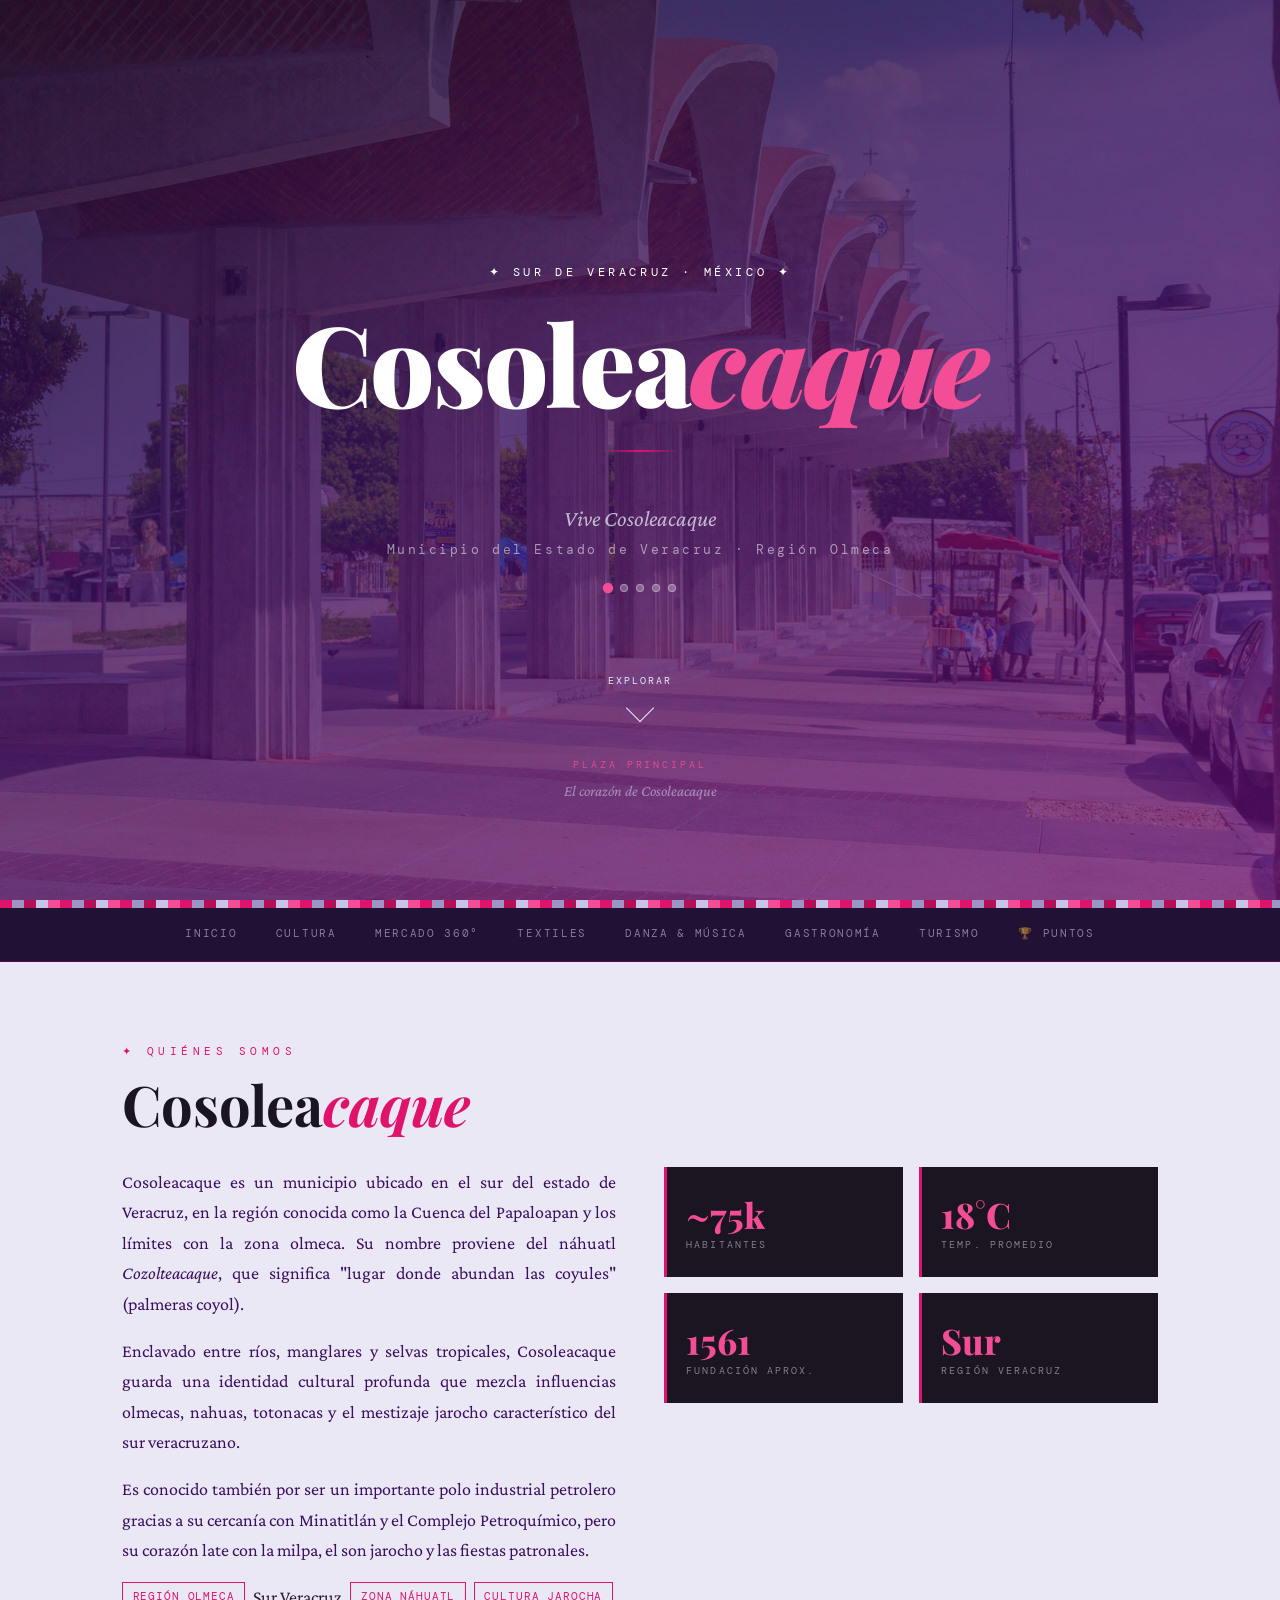
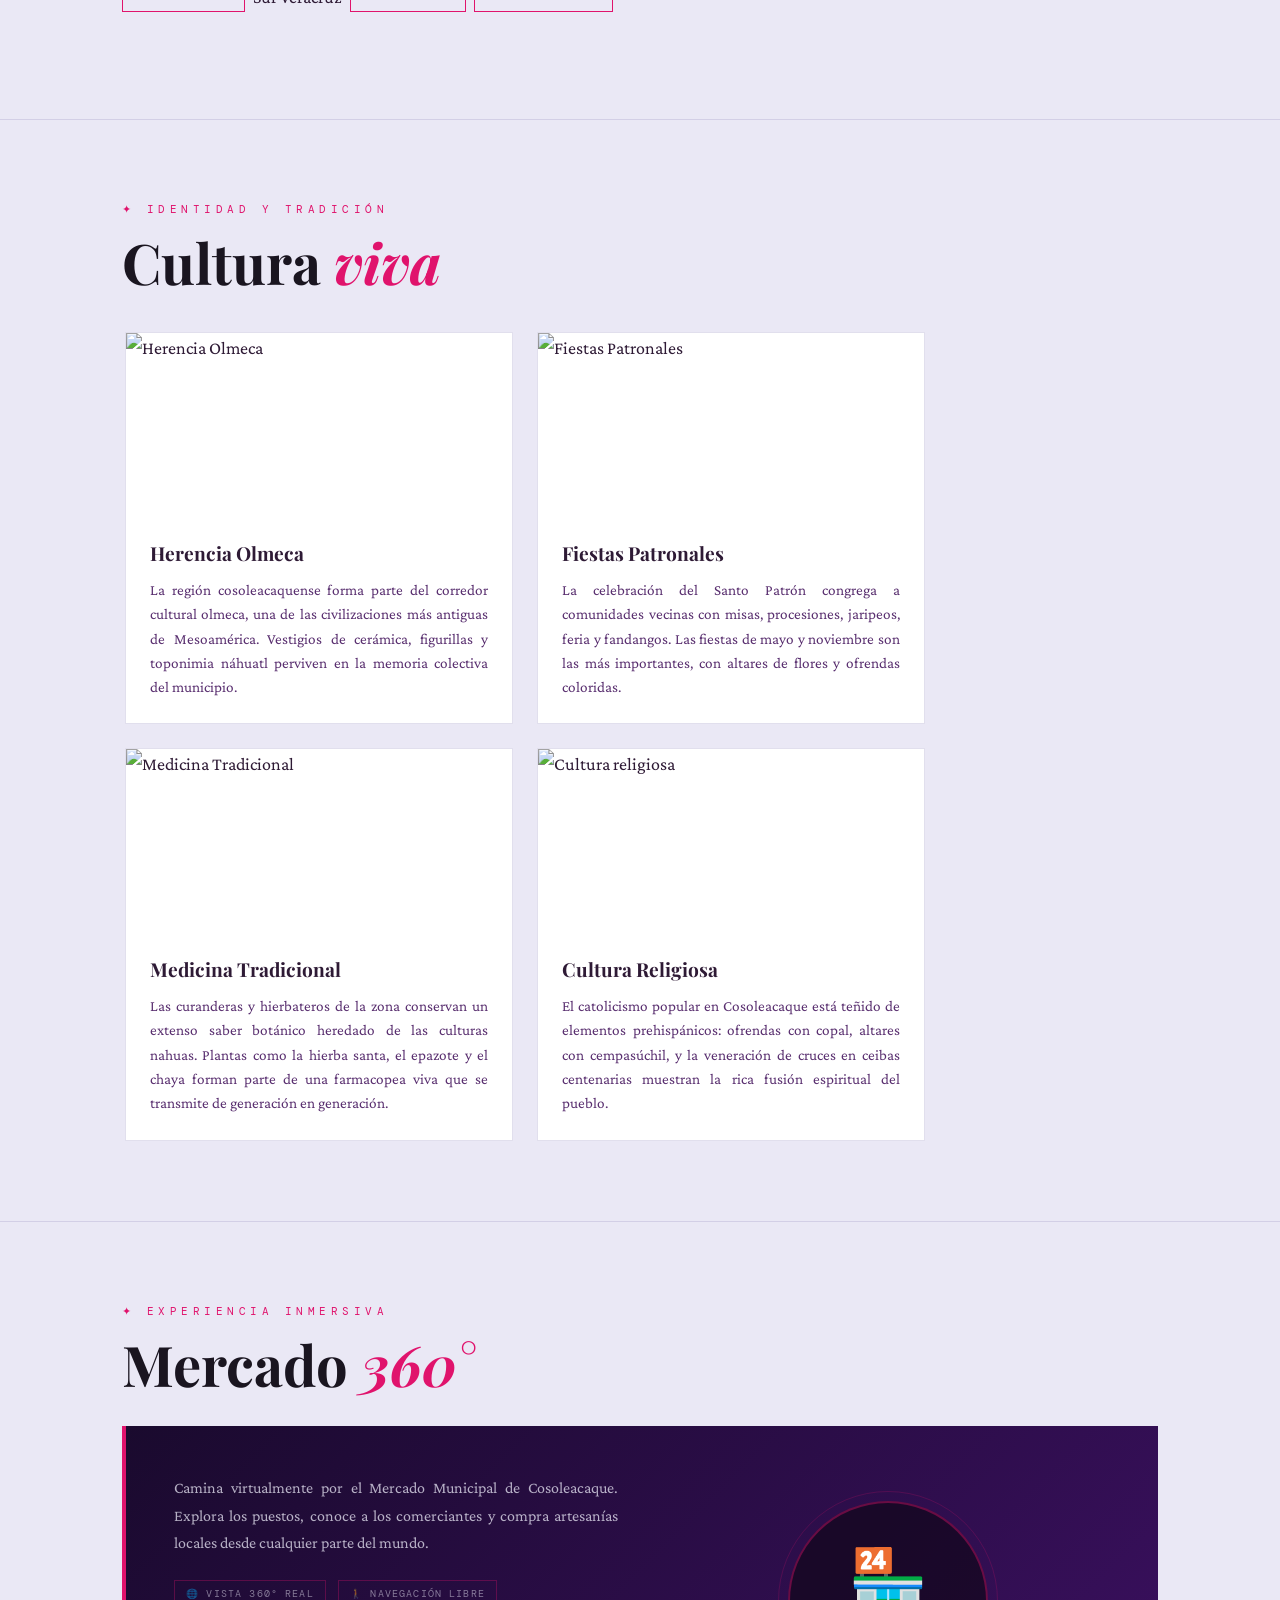
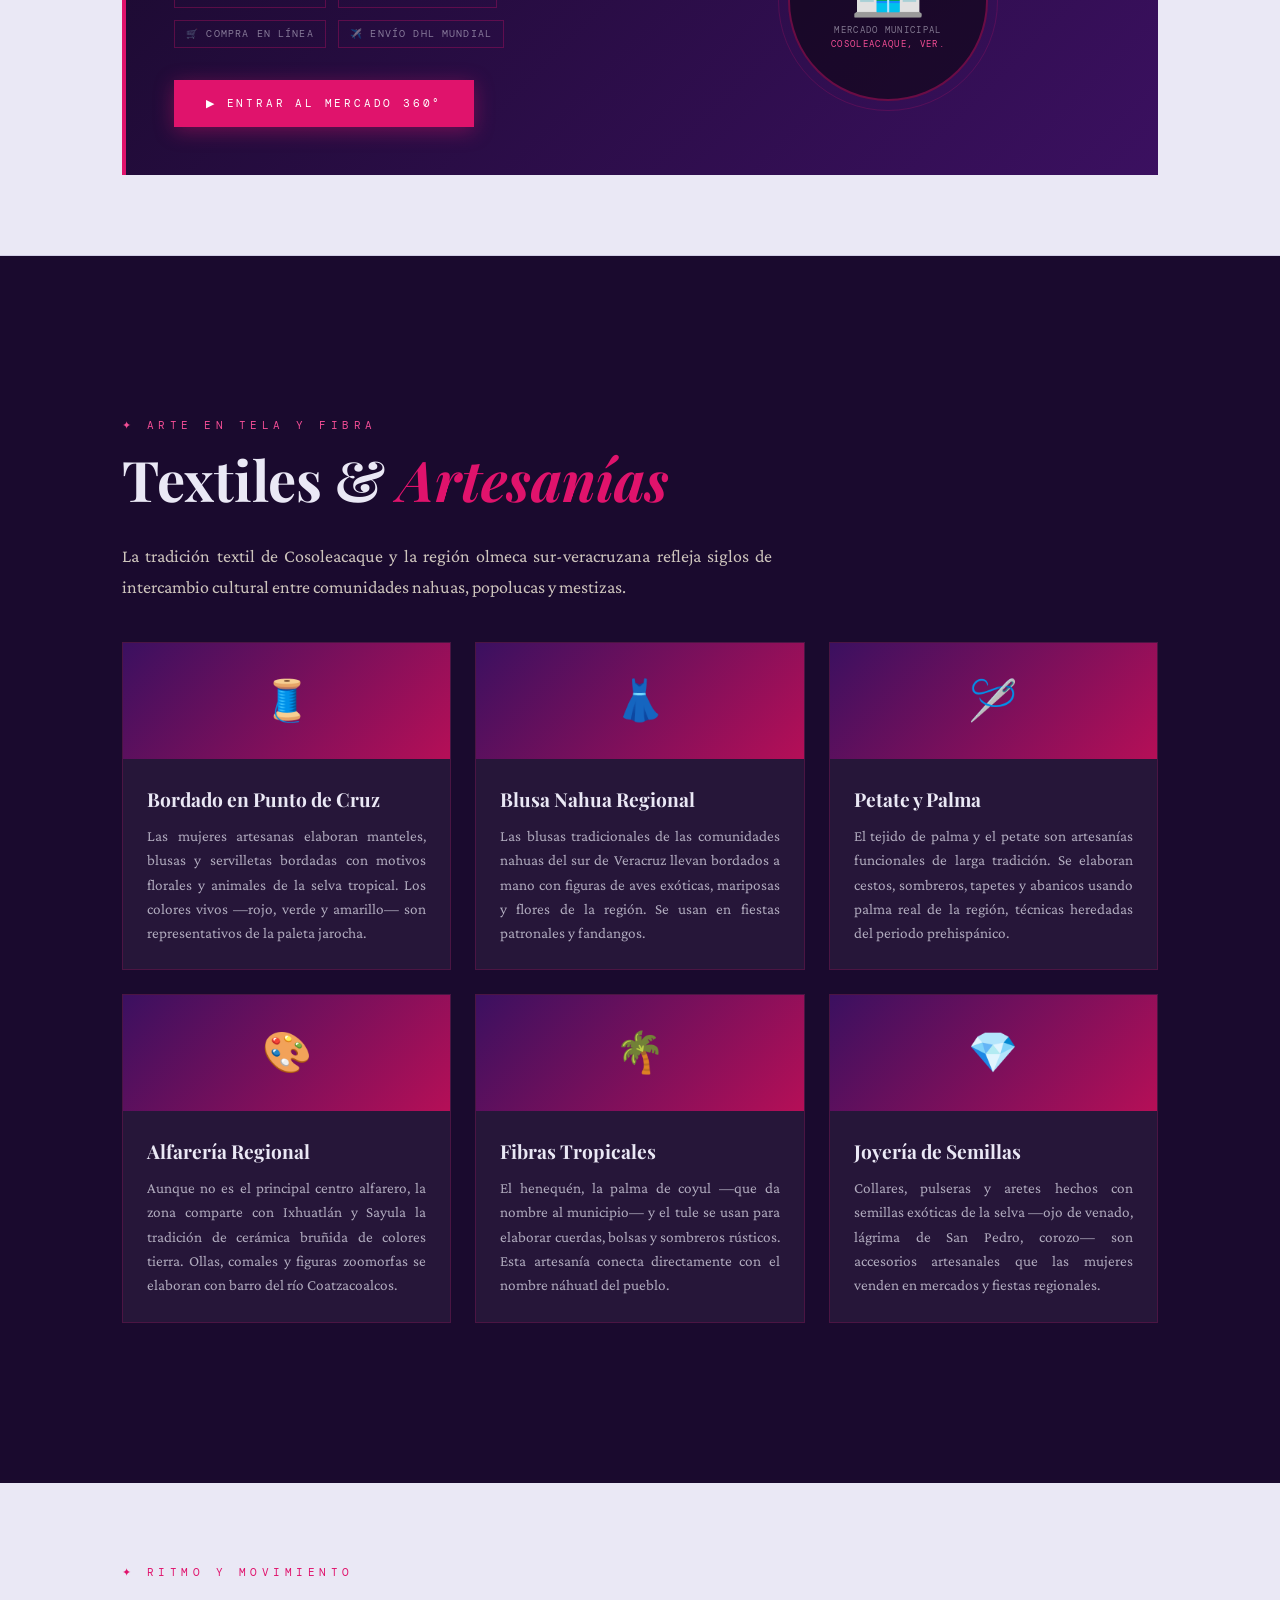
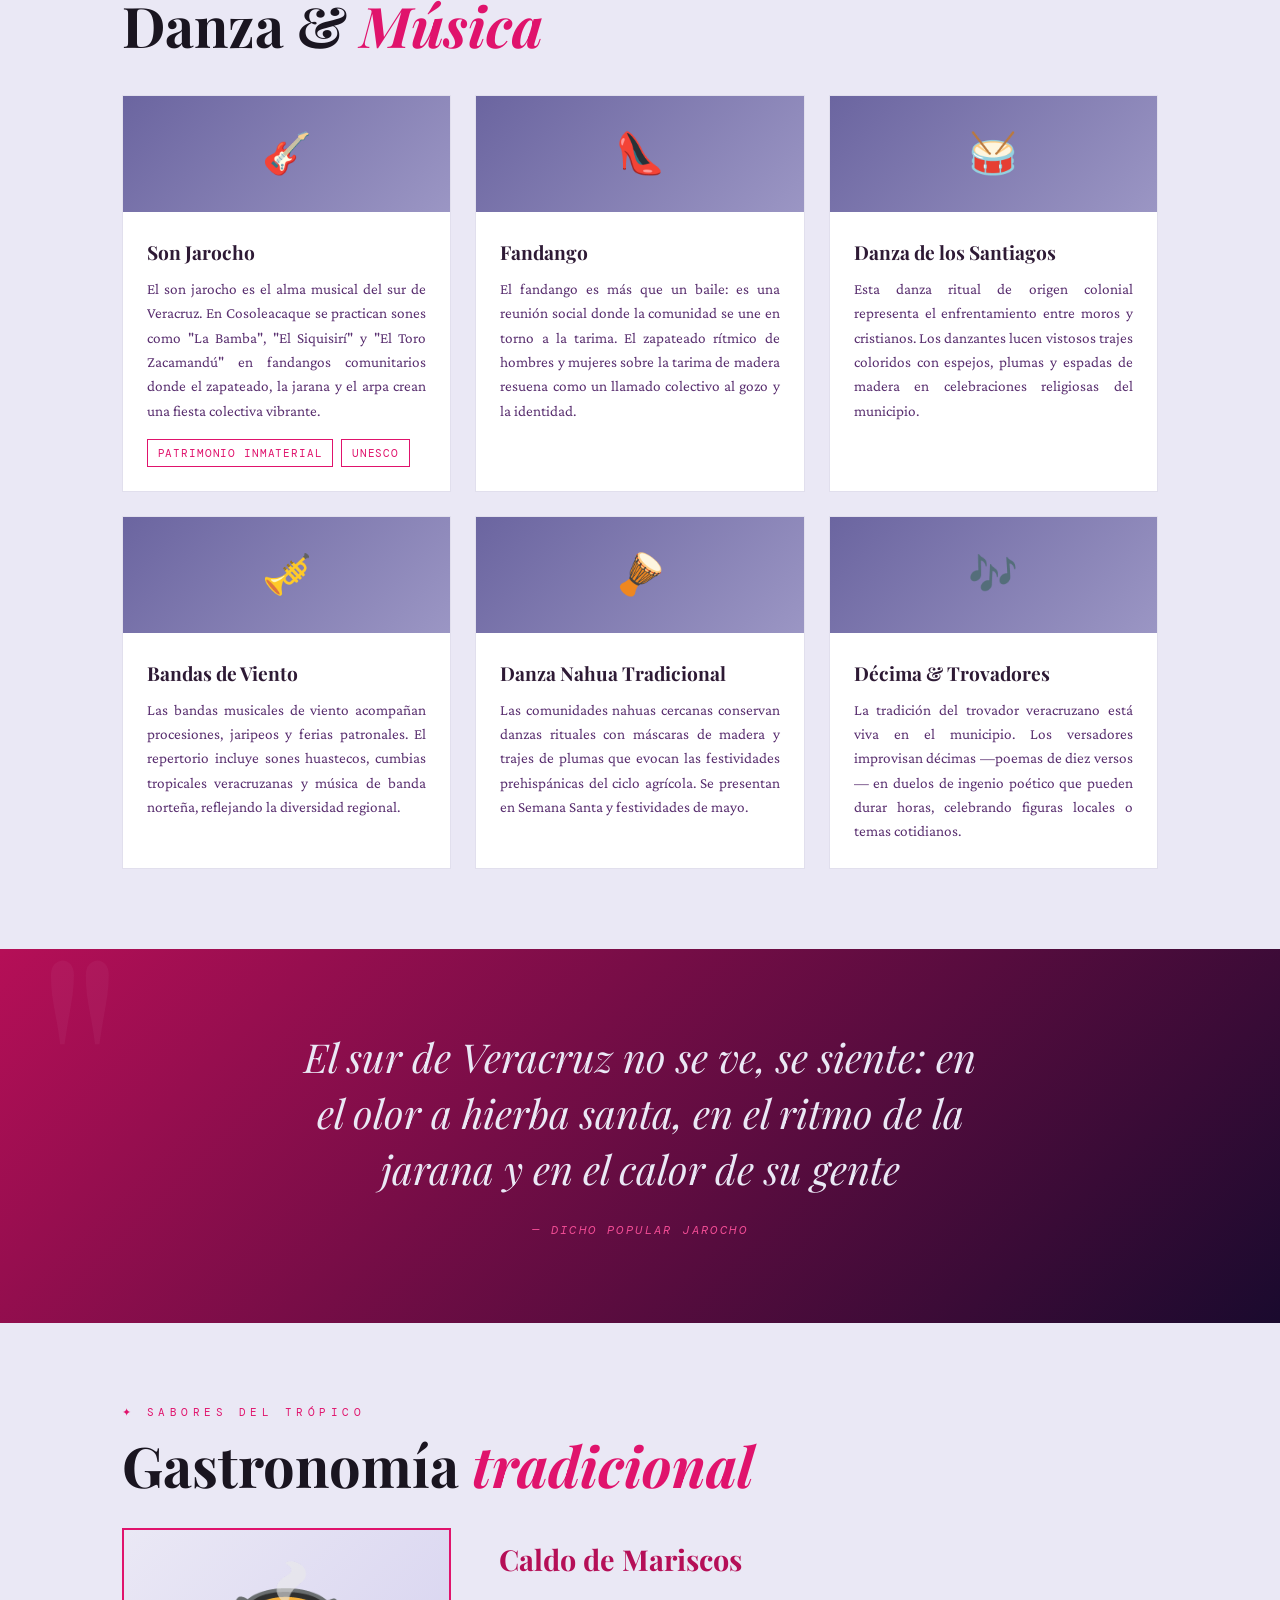
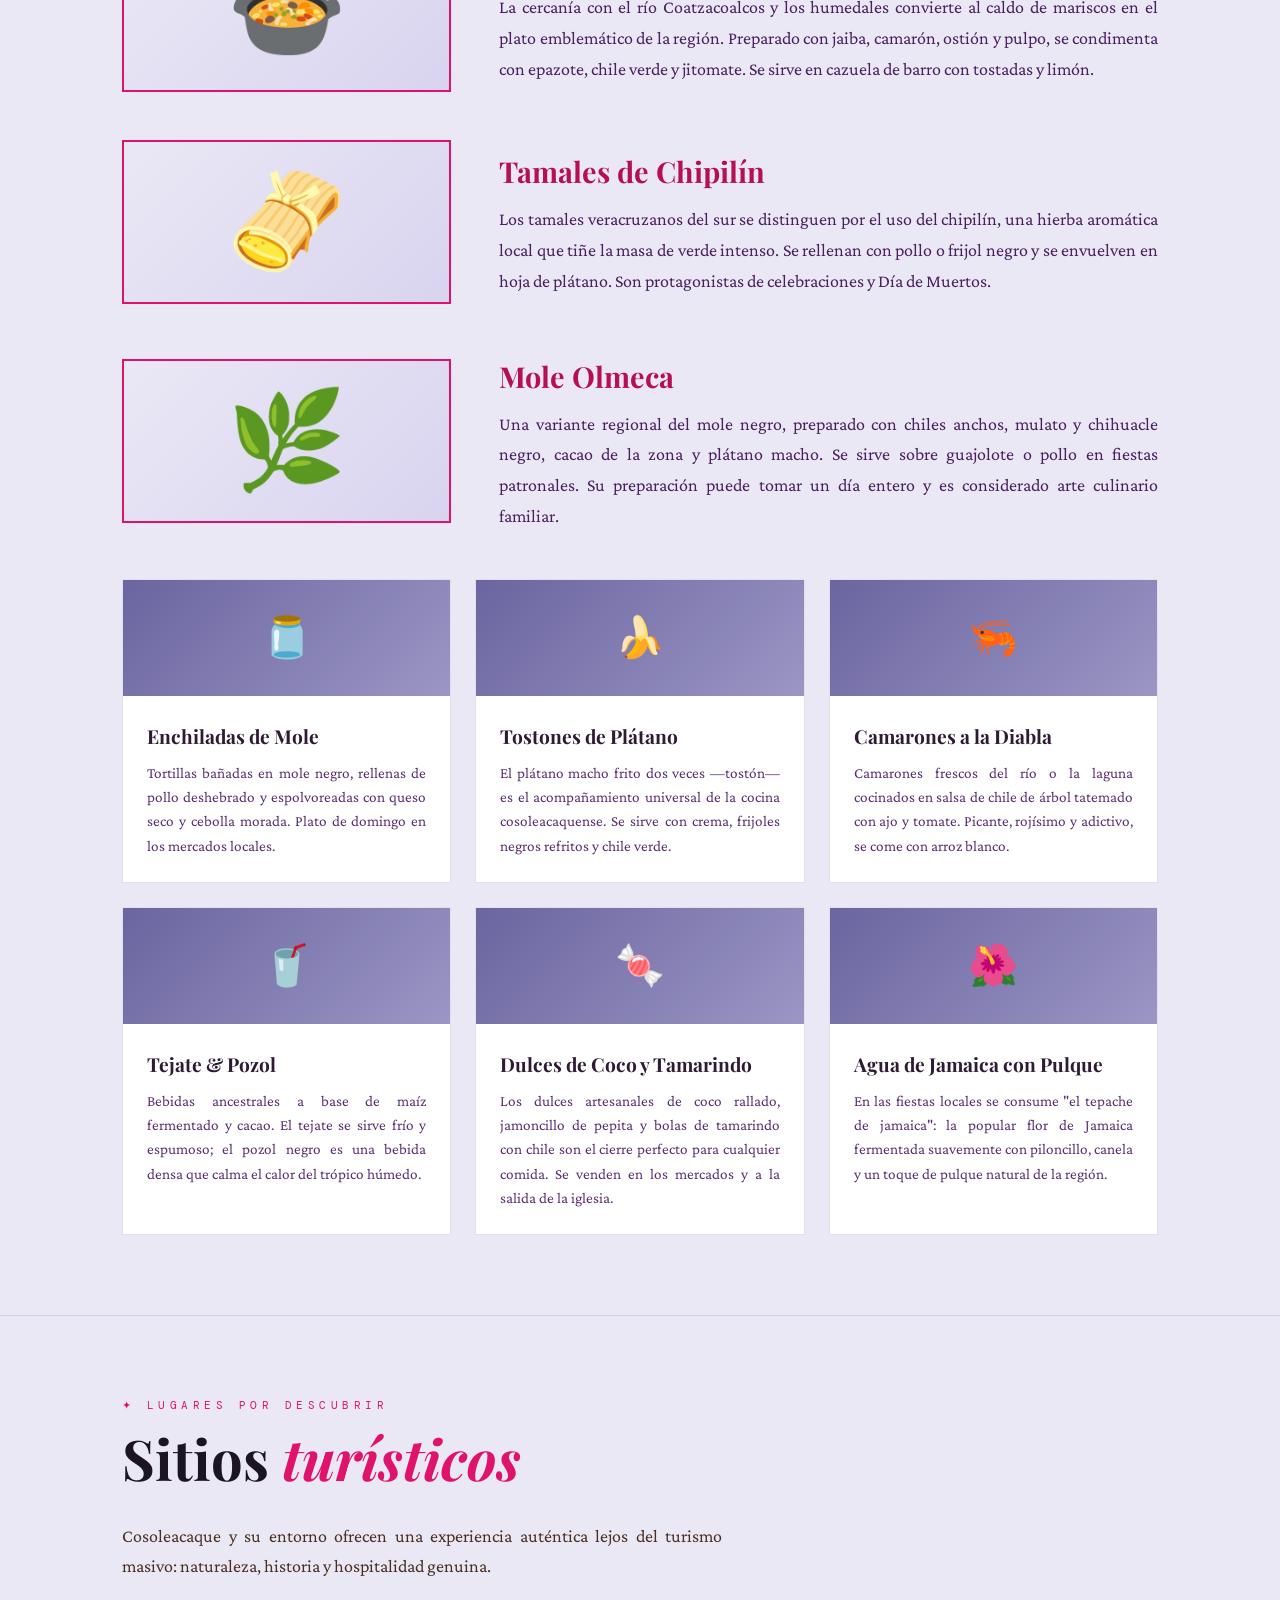
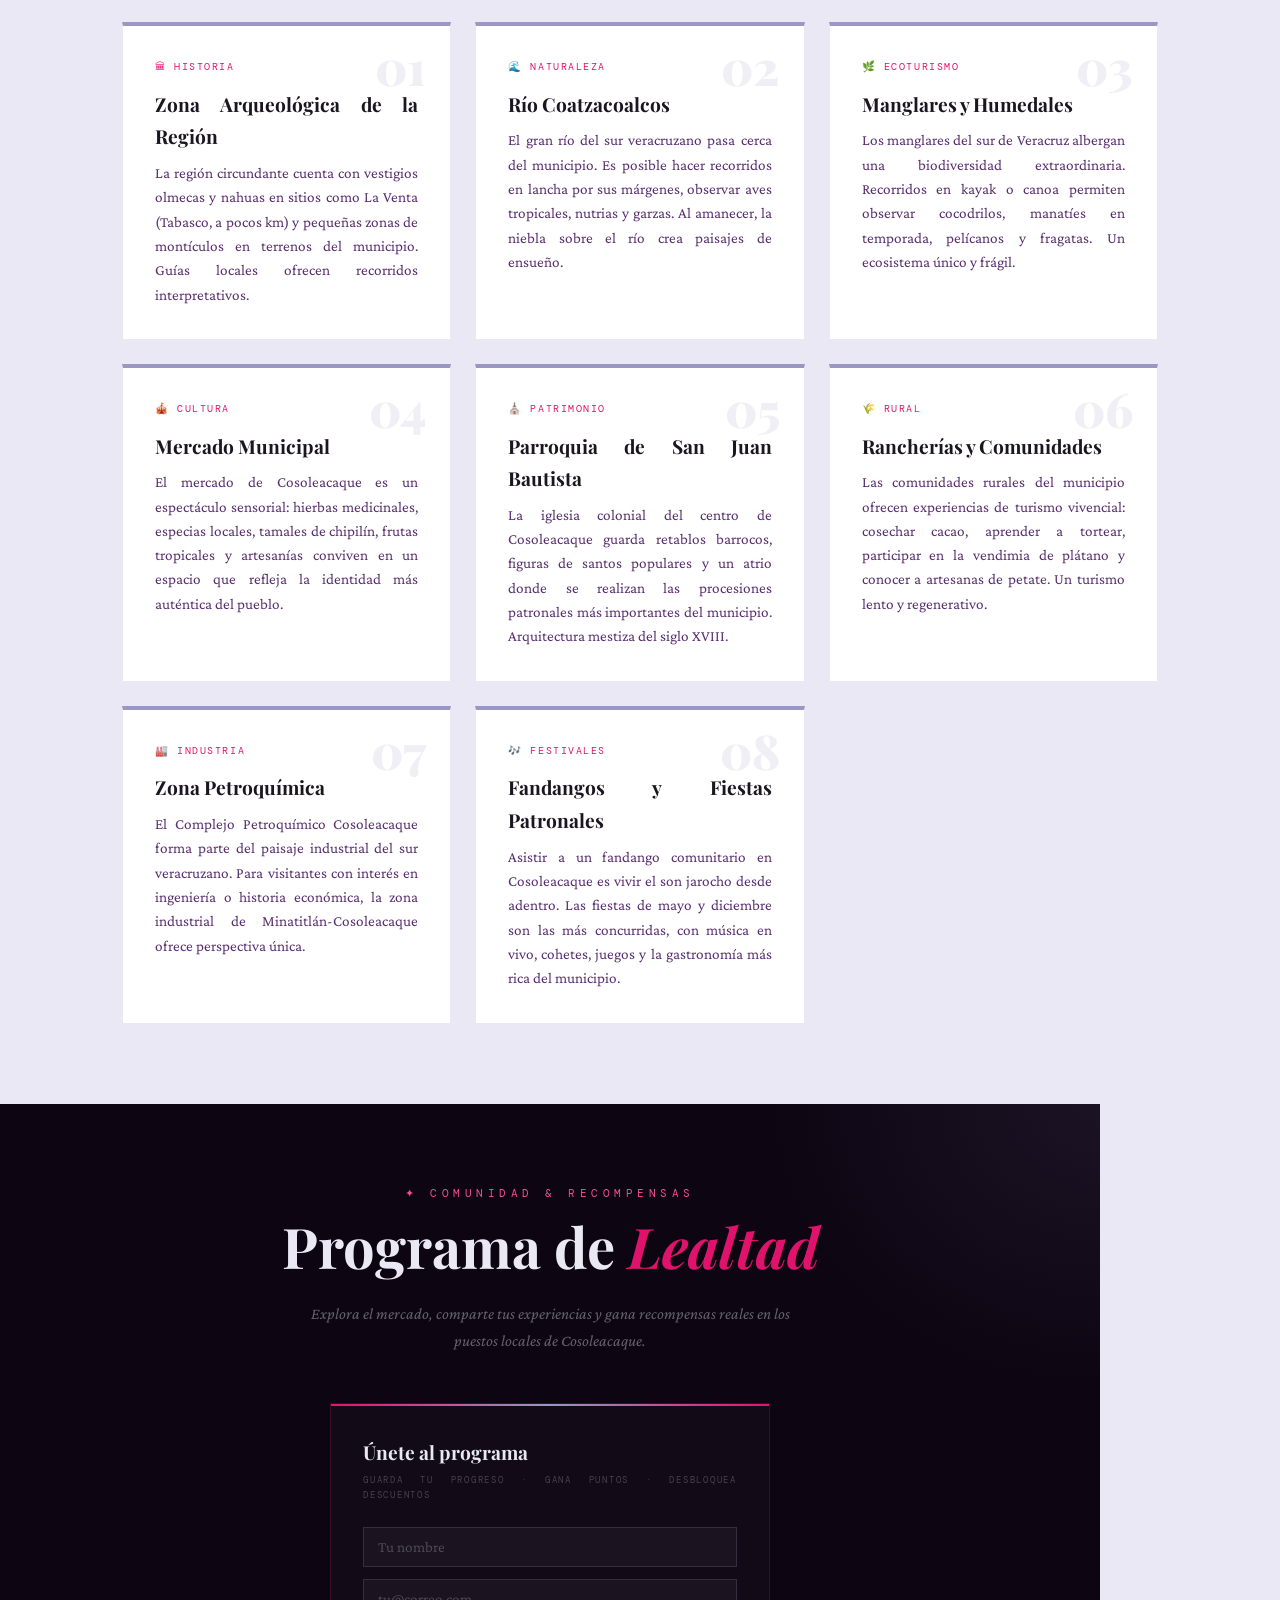
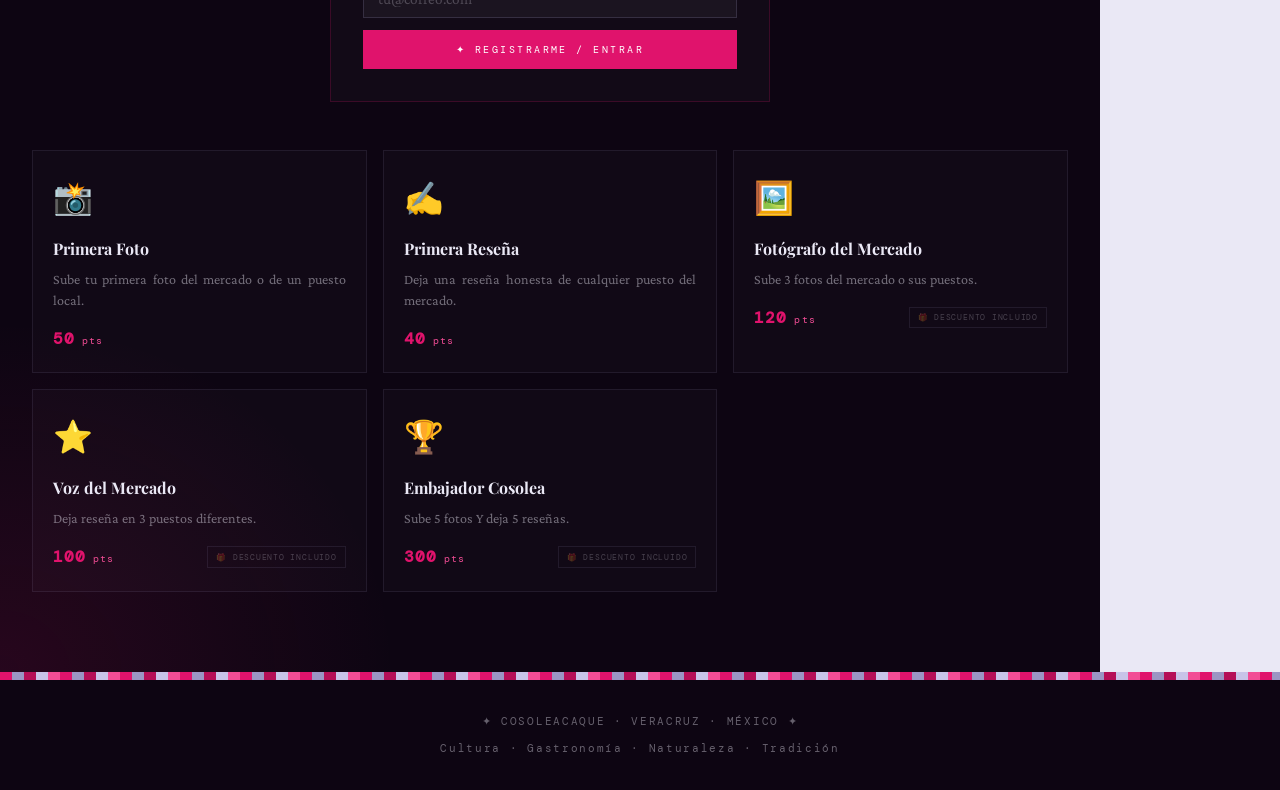
==== index.html @ 0e60b424 "Add files via upload" ====
<!DOCTYPE html>
<html lang="es">

<head>
  <meta charset="UTF-8">
  <meta name="viewport" content="width=device-width, initial-scale=1.0">
  <title>Cosoleacaque — Alma del Sur de Veracruz</title>
  <link
    href="https://fonts.googleapis.com/css2?family=Playfair+Display:ital,wght@0,400;0,700;0,900;1,400&family=Crimson+Pro:ital,wght@0,300;0,400;0,600;1,300&family=DM+Mono:wght@300;400&display=swap"
    rel="stylesheet">
  <link rel="stylesheet" href="styles2.css">
  <link rel="stylesheet" href="incentivos.css">
</head>

<body>

  <!-- ── HERO ── -->
  <div class="hero">
    <div class="hero-slides">
      <!-- Slide 1: Plaza principal Cosoleacaque -->
      <div class="hero-slide active"
        style="background-image:url('Parque.jpg')">   
      </div>
      <!-- Slide 2: Iglesia Cosoleacaque -->
      <div class="hero-slide"
        style="background-image:url('iglesia.jpg')">
      </div>
      <!-- Slide 3: choca -->
      <div class="hero-slide"
        style="background-image:url('choca.jpg')">
      </div>
      <!-- Slide 4: Mercado  -->
      <div class="hero-slide"
        style="background-image:url('mercado.webp')">
      </div>
      <!-- Slide 5: Gente del sur de Veracruz -->
      <div class="hero-slide"
        style="background-image:url('parque2.webp')">
      </div>
    </div>
    <div class="hero-overlay"></div>
    <div class="hero-pattern"></div>
    <p class="hero-badge">✦ Sur de Veracruz · México ✦</p>
    <h1><span class="hero-white">Cosolea</span><span>caque</span></h1>
    <div class="hero-divider"></div>
    <p class="hero-sub">Vive Cosoleacaque</p>
    <p class="hero-state">Municipio del Estado de Veracruz · Región Olmeca</p>
    <div class="hero-dots" id="heroDots"></div>
    <div class="scroll-hint">
      <span>Explorar</span>
      <div class="scroll-arrow"></div>
    </div>
  </div>

  <div class="textile-band"></div>

<!-- ── NAV ── -->
  <nav>
    <a href="#intro">Inicio</a>
    <a href="#cultura">Cultura</a>
    <a href="#mercado">Mercado 360°</a>
    <a href="#textiles">Textiles</a>
    <a href="#danza">Danza & Música</a>
    <a href="#gastronomia">Gastronomía</a>
    <a href="#turismo">Turismo</a>
    <a href="#incentivos">🏆 Puntos</a>
  </nav>

  <!-- ── INTRO ── -->
  <section id="intro" class="reveal">
    <p class="section-label">✦ Quiénes somos</p>
    <h2 class="section-title">Cosolea<em>caque</em></h2>
    <div class="intro-grid">
      <div class="intro-text">
        <p>Cosoleacaque es un municipio ubicado en el sur del estado de Veracruz, en la región conocida como la Cuenca
          del Papaloapan y los límites con la zona olmeca. Su nombre proviene del náhuatl <em>Cozolteacaque</em>, que
          significa "lugar donde abundan las coyules" (palmeras coyol).</p>
        <p>Enclavado entre ríos, manglares y selvas tropicales, Cosoleacaque guarda una identidad cultural profunda que
          mezcla influencias olmecas, nahuas, totonacas y el mestizaje jarocho característico del sur veracruzano.</p>
        <p>Es conocido también por ser un importante polo industrial petrolero gracias a su cercanía con Minatitlán y el
          Complejo Petroquímico, pero su corazón late con la milpa, el son jarocho y las fiestas patronales.</p>
        <div class="tags">
          <span class="tag">Región Olmeca</span
          <span class="tag">Sur Veracruz</span>
          <span class="tag">Zona Náhuatl</span>
          <span class="tag">Cultura Jarocha</span>
        </div>
      </div>
      <div class="intro-stats">
        <div class="stat-card">
          <div class="stat-num">~75k</div>
          <div class="stat-label">Habitantes</div>
        </div>
        <div class="stat-card">
          <div class="stat-num">18°C</div>
          <div class="stat-label">Temp. promedio</div>
        </div>
        <div class="stat-card">
          <div class="stat-num">1561</div>
          <div class="stat-label">Fundación aprox.</div>
        </div>
        <div class="stat-card">
          <div class="stat-num">Sur</div>
          <div class="stat-label">Región Veracruz</div>
        </div>

        <iframe
          src="https://www.google.com/maps/embed?pb=!1m18!1m12!1m3!1d8843.464022228904!2d-94.64121613400017!3d17.998934557706633!2m3!1f0!2f0!3f0!3m2!1i1024!2i768!4f13.1!3m3!1m2!1s0x85e989e426551ea7%3A0xa264266bfbd87c74!2sCosoleacaque%2C%20Ver.!5e0!3m2!1ses-419!2smx!4v1772652484831!5m2!1ses-419!2smx"
          width="400" height="250" style="border:0;" allowfullscreen="" loading="lazy"
          referrerpolicy="no-referrer-when-downgrade"></iframe>

      </div>
    </div>
  </section>

  <hr class="sec-divider">
  <!-- ── CULTURA ── -->
  <section id="cultura" class="reveal">
    <p class="section-label">✦ Identidad y tradición</p>
    <h2 class="section-title">Cultura <em>viva</em></h2>

    <div class="cards-grid cards-2col">

      <div class="card">
        <img src="https://cdn.milenio.com/uploads/media/2020/01/26/cabezas-olmecas-shutterstock_0_26_798_497.jpg"
          alt="Herencia Olmeca" class="card-img">
        <div class="card-body">
          <div class="card-title">Herencia Olmeca</div>
          <div class="card-text">La región cosoleacaquense forma parte del corredor cultural olmeca, una de las
            civilizaciones más antiguas de Mesoamérica. Vestigios de cerámica, figurillas y toponimia náhuatl perviven
            en la memoria colectiva del municipio.</div>
        </div>
      </div>

      <div class="card">
        <img
          src="https://www.dondehayferia.com/sites/default/files/styles/600xywebp/public/imagenes_eventos/feria-cosoleacaque-2025-19052025191144-dondehayferia.webp?itok=FDzv2ZOa"
          alt="Fiestas Patronales" class="card-img">
        <div class="card-body">
          <div class="card-title">Fiestas Patronales</div>
          <div class="card-text">La celebración del Santo Patrón congrega a comunidades vecinas con misas, procesiones,
            jaripeos, feria y fandangos. Las fiestas de mayo y noviembre son las más importantes, con altares de flores
            y ofrendas coloridas.</div>
        </div>
      </div>

      <div class="card">
        <img src="https://www.gaceta.unam.mx/wp-content/uploads/2020/07/medicin002.jpg" alt="Medicina Tradicional"
          class="card-img">
        <div class="card-body">
          <div class="card-title">Medicina Tradicional</div>
          <div class="card-text">Las curanderas y hierbateros de la zona conservan un extenso saber botánico heredado de
            las culturas nahuas. Plantas como la hierba santa, el epazote y el chaya forman parte de una farmacopea viva
            que se transmite de generación en generación.</div>
        </div>
      </div>
      <div class="card">
        <img src="https://encrypted-tbn0.gstatic.com/images?q=tbn:ANd9GcQcQrhcL7EMraaYEOxRBNPL1jScOVsIfn1C9g&s"
          alt="Cultura religiosa" class="card-img">
        <div class="card-body">
          <div class="card-title">Cultura Religiosa</div>
          <div class="card-text">El catolicismo popular en Cosoleacaque está teñido de elementos prehispánicos: ofrendas
            con copal, altares con cempasúchil, y la veneración de cruces en ceibas centenarias muestran la rica fusión
            espiritual del pueblo.</div>
        </div>
      </div>
    </div>
    </div>
  </section>

  <hr class="sec-divider">

  <!-- ── MERCADO 360° ── -->
  <section id="mercado" class="reveal">
    <p class="section-label">✦ Experiencia inmersiva</p>
    <h2 class="section-title">Mercado <em>360°</em></h2>
    <div class="mercado-banner">
      <div class="mercado-banner-text">
        <p>Camina virtualmente por el Mercado Municipal de Cosoleacaque. Explora los puestos, conoce a los comerciantes
          y compra artesanías locales desde cualquier parte del mundo.</p>
        <div class="mercado-feats">
          <span>🌐 Vista 360° real</span>
          <span>🚶 Navegación libre</span>
          <span>🛒 Compra en línea</span>
          <span>✈️ Envío DHL mundial</span>
        </div>
        <a href="mercado360.html" class="mercado-btn">▶ Entrar al Mercado 360°</a>
      </div>
      <div class="mercado-preview">
        <div class="mercado-preview-inner">
          <div class="mp-icon">🏪</div>
          <div class="mp-label">Mercado Municipal<br><em>Cosoleacaque, Ver.</em></div>
          <div class="mp-pulse"></div>
        </div>
      </div>
    </div>
  </section>

  <hr class="sec-divider">

  <!-- ── TEXTILES ── -->
  <div class="dark-section" id="textiles">
    <section class="reveal">
      <p class="section-label">✦ Arte en tela y fibra</p>
      <h2 class="section-title">Textiles & <em>Artesanías</em></h2>
      <p style="color:rgba(250,243,224,0.8); max-width:650px; margin-bottom:2rem;">La tradición textil de Cosoleacaque y
        la región olmeca sur-veracruzana refleja siglos de intercambio cultural entre comunidades nahuas, popolucas y
        mestizas.</p>
      <div class="cards-grid">
        <div class="card">
          <span class="card-icon">🧵</span>
          <div class="card-body">
            <div class="card-title">Bordado en Punto de Cruz</div>
            <div class="card-text">Las mujeres artesanas elaboran manteles, blusas y servilletas bordadas con motivos
              florales y animales de la selva tropical. Los colores vivos —rojo, verde y amarillo— son representativos
              de la paleta jarocha.</div>
          </div>
        </div>
        <div class="card">
          <span class="card-icon">👗</span>
          <div class="card-body">
            <div class="card-title">Blusa Nahua Regional</div>
            <div class="card-text">Las blusas tradicionales de las comunidades nahuas del sur de Veracruz llevan
              bordados a mano con figuras de aves exóticas, mariposas y flores de la región. Se usan en fiestas
              patronales y fandangos.</div>
          </div>
        </div>
        <div class="card">
          <span class="card-icon">🪡</span>
          <div class="card-body">
            <div class="card-title">Petate y Palma</div>
            <div class="card-text">El tejido de palma y el petate son artesanías funcionales de larga tradición. Se
              elaboran cestos, sombreros, tapetes y abanicos usando palma real de la región, técnicas heredadas del
              periodo prehispánico.</div>
          </div>
        </div>
        <div class="card">
          <span class="card-icon">🎨</span>
          <div class="card-body">
            <div class="card-title">Alfarería Regional</div>
            <div class="card-text">Aunque no es el principal centro alfarero, la zona comparte con Ixhuatlán y Sayula la
              tradición de cerámica bruñida de colores tierra. Ollas, comales y figuras zoomorfas se elaboran con barro
              del río Coatzacoalcos.</div>
          </div>
        </div>
        <div class="card">
          <span class="card-icon">🌴</span>
          <div class="card-body">
            <div class="card-title">Fibras Tropicales</div>
            <div class="card-text">El henequén, la palma de coyul —que da nombre al municipio— y el tule se usan para
              elaborar cuerdas, bolsas y sombreros rústicos. Esta artesanía conecta directamente con el nombre náhuatl
              del pueblo.</div>
          </div>
        </div>
        <div class="card">
          <span class="card-icon">💎</span>
          <div class="card-body">
            <div class="card-title">Joyería de Semillas</div>
            <div class="card-text">Collares, pulseras y aretes hechos con semillas exóticas de la selva —ojo de venado,
              lágrima de San Pedro, corozo— son accesorios artesanales que las mujeres venden en mercados y fiestas
              regionales.</div>
          </div>
        </div>
      </div>
    </section>
  </div>

  <!-- ── DANZA Y MÚSICA ── -->
  <section id="danza" class="reveal">
    <p class="section-label">✦ Ritmo y movimiento</p>
    <h2 class="section-title">Danza & <em>Música</em></h2>
    <div class="cards-grid">
      <div class="card">
        <span class="card-icon">🎸</span>
        <div class="card-body">
          <div class="card-title">Son Jarocho</div>
          <div class="card-text">El son jarocho es el alma musical del sur de Veracruz. En Cosoleacaque se practican
            sones como "La Bamba", "El Siquisirí" y "El Toro Zacamandú" en fandangos comunitarios donde el zapateado, la
            jarana y el arpa crean una fiesta colectiva vibrante.</div>
          <div class="tags">
            <span class="tag">Patrimonio Inmaterial</span>
            <span class="tag">UNESCO</span>
          </div>
        </div>
      </div>
      <div class="card">
        <span class="card-icon">👠</span>
        <div class="card-body">
          <div class="card-title">Fandango</div>
          <div class="card-text">El fandango es más que un baile: es una reunión social donde la comunidad se une en
            torno a la tarima. El zapateado rítmico de hombres y mujeres sobre la tarima de madera resuena como un
            llamado colectivo al gozo y la identidad.</div>
        </div>
      </div>
      <div class="card">
        <span class="card-icon">🥁</span>
        <div class="card-body">
          <div class="card-title">Danza de los Santiagos</div>
          <div class="card-text">Esta danza ritual de origen colonial representa el enfrentamiento entre moros y
            cristianos. Los danzantes lucen vistosos trajes coloridos con espejos, plumas y espadas de madera en
            celebraciones religiosas del municipio.</div>
        </div>
      </div>
      <div class="card">
        <span class="card-icon">🎺</span>
        <div class="card-body">
          <div class="card-title">Bandas de Viento</div>
          <div class="card-text">Las bandas musicales de viento acompañan procesiones, jaripeos y ferias patronales. El
            repertorio incluye sones huastecos, cumbias tropicales veracruzanas y música de banda norteña, reflejando la
            diversidad regional.</div>
        </div>
      </div>
      <div class="card">
        <span class="card-icon">🪘</span>
        <div class="card-body">
          <div class="card-title">Danza Nahua Tradicional</div>
          <div class="card-text">Las comunidades nahuas cercanas conservan danzas rituales con máscaras de madera y
            trajes de plumas que evocan las festividades prehispánicas del ciclo agrícola. Se presentan en Semana Santa
            y festividades de mayo.</div>
        </div>
      </div>
      <div class="card">
        <span class="card-icon">🎶</span>
        <div class="card-body">
          <div class="card-title">Décima & Trovadores</div>
          <div class="card-text">La tradición del trovador veracruzano está viva en el municipio. Los versadores
            improvisan décimas —poemas de diez versos— en duelos de ingenio poético que pueden durar horas, celebrando
            figuras locales o temas cotidianos.</div>
        </div>
      </div>
    </div>
  </section>

  <!-- ── QUOTE ── -->
  <div class="big-quote">
    <blockquote>El sur de Veracruz no se ve, se siente: en el olor a hierba santa, en el ritmo de la jarana y en el
      calor de su gente</blockquote>
    <cite>— Dicho popular jarocho</cite>
  </div>

  <!-- ── GASTRONOMÍA ── -->
  <section id="gastronomia" class="reveal">
    <p class="section-label">✦ Sabores del trópico</p>
    <h2 class="section-title">Gastronomía <em>tradicional</em></h2>

    <div class="gastro-feature">
      <div class="gastro-emoji">🍲</div>
      <div>
        <div class="gastro-name">Caldo de Mariscos</div>
        <p class="gastro-desc">La cercanía con el río Coatzacoalcos y los humedales convierte al caldo de mariscos en el
          plato emblemático de la región. Preparado con jaiba, camarón, ostión y pulpo, se condimenta con epazote, chile
          verde y jitomate. Se sirve en cazuela de barro con tostadas y limón.</p>
      </div>
    </div>

    <div class="gastro-feature">
      <div class="gastro-emoji">🫔</div>
      <div>
        <div class="gastro-name">Tamales de Chipilín</div>
        <p class="gastro-desc">Los tamales veracruzanos del sur se distinguen por el uso del chipilín, una hierba
          aromática local que tiñe la masa de verde intenso. Se rellenan con pollo o frijol negro y se envuelven en hoja
          de plátano. Son protagonistas de celebraciones y Día de Muertos.</p>
      </div>
    </div>

    <div class="gastro-feature">
      <div class="gastro-emoji">🌿</div>
      <div>
        <div class="gastro-name">Mole Olmeca</div>
        <p class="gastro-desc">Una variante regional del mole negro, preparado con chiles anchos, mulato y chihuacle
          negro, cacao de la zona y plátano macho. Se sirve sobre guajolote o pollo en fiestas patronales. Su
          preparación puede tomar un día entero y es considerado arte culinario familiar.</p>
      </div>
    </div>

    <div class="cards-grid" style="margin-top:1rem;">
      <div class="card">
        <span class="card-icon">🫙</span>
        <div class="card-body">
          <div class="card-title">Enchiladas de Mole</div>
          <div class="card-text">Tortillas bañadas en mole negro, rellenas de pollo deshebrado y espolvoreadas con queso
            seco y cebolla morada. Plato de domingo en los mercados locales.</div>
        </div>
      </div>
      <div class="card">
        <span class="card-icon">🍌</span>
        <div class="card-body">
          <div class="card-title">Tostones de Plátano</div>
          <div class="card-text">El plátano macho frito dos veces —tostón— es el acompañamiento universal de la cocina
            cosoleacaquense. Se sirve con crema, frijoles negros refritos y chile verde.</div>
        </div>
      </div>
      <div class="card">
        <span class="card-icon">🦐</span>
        <div class="card-body">
          <div class="card-title">Camarones a la Diabla</div>
          <div class="card-text">Camarones frescos del río o la laguna cocinados en salsa de chile de árbol tatemado con
            ajo y tomate. Picante, rojísimo y adictivo, se come con arroz blanco.</div>
        </div>
      </div>
      <div class="card">
        <span class="card-icon">🥤</span>
        <div class="card-body">
          <div class="card-title">Tejate & Pozol</div>
          <div class="card-text">Bebidas ancestrales a base de maíz fermentado y cacao. El tejate se sirve frío y
            espumoso; el pozol negro es una bebida densa que calma el calor del trópico húmedo.</div>
        </div>
      </div>
      <div class="card">
        <span class="card-icon">🍬</span>
        <div class="card-body">
          <div class="card-title">Dulces de Coco y Tamarindo</div>
          <div class="card-text">Los dulces artesanales de coco rallado, jamoncillo de pepita y bolas de tamarindo con
            chile son el cierre perfecto para cualquier comida. Se venden en los mercados y a la salida de la iglesia.
          </div>
        </div>
      </div>
      <div class="card">
        <span class="card-icon">🌺</span>
        <div class="card-body">
          <div class="card-title">Agua de Jamaica con Pulque</div>
          <div class="card-text">En las fiestas locales se consume "el tepache de jamaica": la popular flor de Jamaica
            fermentada suavemente con piloncillo, canela y un toque de pulque natural de la región.</div>
        </div>
      </div>
    </div>
  </section>

  <hr class="sec-divider">

  <!-- ── TURISMO ── -->
  <section id="turismo" class="reveal">
    <p class="section-label">✦ Lugares por descubrir</p>
    <h2 class="section-title">Sitios <em>turísticos</em></h2>
    <p style="max-width:600px; color:#4a3020; margin-bottom:0.5rem;">Cosoleacaque y su entorno ofrecen una experiencia
      auténtica lejos del turismo masivo: naturaleza, historia y hospitalidad genuina.</p>

    <div class="turismo-list">
      <div class="lugar">
        <div class="lugar-num">01</div>
        <span class="lugar-tag">🏛 Historia</span>
        <div class="lugar-title">Zona Arqueológica de la Región</div>
        <p class="lugar-desc">La región circundante cuenta con vestigios olmecas y nahuas en sitios como La Venta
          (Tabasco, a pocos km) y pequeñas zonas de montículos en terrenos del municipio. Guías locales ofrecen
          recorridos interpretativos.</p>
      </div>
      <div class="lugar">
        <div class="lugar-num">02</div>
        <span class="lugar-tag">🌊 Naturaleza</span>
        <div class="lugar-title">Río Coatzacoalcos</div>
        <p class="lugar-desc">El gran río del sur veracruzano pasa cerca del municipio. Es posible hacer recorridos en
          lancha por sus márgenes, observar aves tropicales, nutrias y garzas. Al amanecer, la niebla sobre el río crea
          paisajes de ensueño.</p>
      </div>
      <div class="lugar">
        <div class="lugar-num">03</div>
        <span class="lugar-tag">🌿 Ecoturismo</span>
        <div class="lugar-title">Manglares y Humedales</div>
        <p class="lugar-desc">Los manglares del sur de Veracruz albergan una biodiversidad extraordinaria. Recorridos en
          kayak o canoa permiten observar cocodrilos, manatíes en temporada, pelícanos y fragatas. Un ecosistema único y
          frágil.</p>
      </div>
      <div class="lugar">
        <div class="lugar-num">04</div>
        <span class="lugar-tag">🎪 Cultura</span>
        <div class="lugar-title">Mercado Municipal</div>
        <p class="lugar-desc">El mercado de Cosoleacaque es un espectáculo sensorial: hierbas medicinales, especias
          locales, tamales de chipilín, frutas tropicales y artesanías conviven en un espacio que refleja la identidad
          más auténtica del pueblo.</p>
      </div>
      <div class="lugar">
        <div class="lugar-num">05</div>
        <span class="lugar-tag">⛪ Patrimonio</span>
        <div class="lugar-title">Parroquia de San Juan Bautista</div>
        <p class="lugar-desc">La iglesia colonial del centro de Cosoleacaque guarda retablos barrocos, figuras de santos
          populares y un atrio donde se realizan las procesiones patronales más importantes del municipio. Arquitectura
          mestiza del siglo XVIII.</p>
      </div>
      <div class="lugar">
        <div class="lugar-num">06</div>
        <span class="lugar-tag">🌾 Rural</span>
        <div class="lugar-title">Rancherías y Comunidades</div>
        <p class="lugar-desc">Las comunidades rurales del municipio ofrecen experiencias de turismo vivencial: cosechar
          cacao, aprender a tortear, participar en la vendimia de plátano y conocer a artesanas de petate. Un turismo
          lento y regenerativo.</p>
      </div>
      <div class="lugar">
        <div class="lugar-num">07</div>
        <span class="lugar-tag">🏭 Industria</span>
        <div class="lugar-title">Zona Petroquímica</div>
        <p class="lugar-desc">El Complejo Petroquímico Cosoleacaque forma parte del paisaje industrial del sur
          veracruzano. Para visitantes con interés en ingeniería o historia económica, la zona industrial de
          Minatitlán-Cosoleacaque ofrece perspectiva única.</p>
      </div>
      <div class="lugar">
        <div class="lugar-num">08</div>
        <span class="lugar-tag">🎶 Festivales</span>
        <div class="lugar-title">Fandangos y Fiestas Patronales</div>
        <p class="lugar-desc">Asistir a un fandango comunitario en Cosoleacaque es vivir el son jarocho desde adentro.
          Las fiestas de mayo y diciembre son las más concurridas, con música en vivo, cohetes, juegos y la gastronomía
          más rica del municipio.</p>
      </div>
    </div>
  </section>

  <div class="textile-band"></div>

  <!-- ── FOOTER ── -->
  <footer>
    <p>✦ COSOLEACAQUE · VERACRUZ · MÉXICO ✦</p>
    <p style="margin-top:0.5rem;">Cultura · Gastronomía · Naturaleza · Tradición</p>
  </footer>

  <script src="main.js"></script>
  <script src="incentivos.js"></script>
</body>

</html>
---- styles2.css ----
/* ── VARIABLES — Paleta Ayuntamiento Cosoleacaque 2026/2029 ── */
:root {
  --magenta: #E0136C;
  /* Rosa principal del escudo */
  --magenta-dark: #B50F57;
  /* Rosa oscuro para hovers */
  --magenta-light: #F24D95;
  /* Rosa claro para acentos */
  --lavanda: #EAE8F5;
  /* Fondo lila claro */
  --lavanda-mid: #C8C4E8;
  /* Lavanda media */
  --lila: #9B96C4;
  /* Morado decorativo */
  --lila-dark: #6B65A0;
  /* Morado oscuro */
  --blanco: #FFFFFF;
  --humo: #1A1520;
  /* Negro con tono violeta */
  --text: #2E1A35;
  /* Texto principal oscuro morado */

  /* Aliases para compatibilidad con el HTML existente */
  --tierra: #B50F57;
  --jade: #6B65A0;
  --jade-light: #9B96C4;
  --oro: #E0136C;
  --oro-light: #F24D95;
  --crema: #EAE8F5;
  --arcilla: #B50F57;
  --turquesa: #7B75B8;
  --rojo-mex: #E0136C;
}

*,
*::before,
*::after {
  box-sizing: border-box;
  margin: 0;
  padding: 0;
}

html {
  scroll-behavior: smooth;
  overflow-x: hidden;
}

body {
  background-color: var(--lavanda);
  color: var(--text);
  font-family: 'Crimson Pro', Georgia, serif;
  font-size: 18px;
  line-height: 1.7;
  overflow-x: hidden;
  text-align: justify;
}

/* ── HERO ── */
.hero {
  min-height: 100vh;
  background: linear-gradient(160deg, #1A0A2E 0%, #3B1060 40%, #6B1080 100%);
  display: flex;
  flex-direction: column;
  justify-content: center;
  align-items: center;
  text-align: center;
  position: relative;
  overflow: hidden;
  padding: 2rem;
}

.hero::before {
  content: '';
  position: absolute;
  inset: 0;
  background:
    radial-gradient(ellipse 60% 40% at 20% 80%, rgba(224, 19, 108, 0.2) 0%, transparent 60%),
    radial-gradient(ellipse 50% 60% at 80% 20%, rgba(155, 150, 196, 0.25) 0%, transparent 60%);
}

.hero-pattern {
  position: absolute;
  inset: 0;
  opacity: 0.05;
  background-image: repeating-linear-gradient(45deg,
      var(--magenta) 0px, var(--magenta) 1px,
      transparent 1px, transparent 20px),
    repeating-linear-gradient(-45deg,
      var(--magenta) 0px, var(--magenta) 1px,
      transparent 1px, transparent 20px);
}

.hero-badge {
  font-family: 'DM Mono', monospace;
  font-size: 0.75rem;
  letter-spacing: 0.3em;
  color: var(--blanco);
  text-transform: uppercase;
  margin-bottom: 1.5rem;
  opacity: 0;
  animation: fadeUp 0.8s ease 0.3s forwards;
}

.hero h1 {
  font-family: 'Playfair Display', serif;
  font-size: clamp(3rem, 10vw, 7rem);
  font-weight: 900;
  color: #FFFFFF;
  line-height: 1;
  letter-spacing: -0.02em;
  opacity: 0;
  animation: fadeUp 0.9s ease 0.5s forwards;
}

.hero h1 span {
  color: var(--magenta-light);
  font-style: italic;
}

.hero-white {
  color: #FFFFFF !important;
  font-style: normal !important;
}

.hero-sub {
  font-family: 'Crimson Pro', serif;
  font-size: clamp(1rem, 3vw, 1.4rem);
  font-style: italic;
  color: rgba(234, 232, 245, 0.75);
  margin-top: 1rem;
  max-width: 500px;
  opacity: 0;
  animation: fadeUp 1s ease 0.7s forwards;
}

.hero-divider {
  width: 80px;
  height: 2px;
  background: linear-gradient(90deg, transparent, var(--magenta), transparent);
  margin: 2rem auto;
  opacity: 0;
  animation: fadeUp 1s ease 0.9s forwards;
}

.hero-state {
  font-family: 'DM Mono', monospace;
  font-size: 0.8rem;
  letter-spacing: 0.2em;
  color: rgba(234, 232, 245, 0.60);
  opacity: 0;
  animation: fadeUp 1s ease 1.1s forwards;
}

.scroll-hint {
  position: absolute;
  bottom: -5rem;
  left: 0;
  right: 0;
  margin: 0 auto;
  width: fit-content;
  display: flex;
  flex-direction: column;
  align-items: center;
  gap: 0.5rem;
  opacity: 0;
  animation: fadeUp 1s ease 1.5s forwards;
  z-index: 3;
  text-align: center;
}

.scroll-hint span {
  font-family: 'DM Mono', monospace;
  font-size: 0.65rem;
  letter-spacing: 0.2em;
  color: rgba(234, 232, 245, 1);
  text-transform: uppercase;
}

.scroll-arrow {
  width: 20px;
  height: 20px;
  border-right: 1px solid rgba(234, 232, 245, 1);
  border-bottom: 1px solid rgba(234, 232, 245, 1);
  transform: rotate(45deg);
  animation: bounce 1.5s ease infinite;
}

/* ── NAV ── */
nav {
  position: sticky;
  top: 0;
  z-index: 100;
  background: rgba(26, 10, 46, 0.97);
  backdrop-filter: blur(10px);
  border-bottom: 1px solid rgba(224, 19, 108, 0.25);
  padding: 0 2rem;
  display: flex;
  justify-content: center;
  gap: 0;
  overflow-x: auto;
}

nav a {
  font-family: 'DM Mono', monospace;
  font-size: 0.7rem;
  letter-spacing: 0.15em;
  text-transform: uppercase;
  color: rgba(234, 232, 245, 0.5);
  text-decoration: none;
  padding: 1rem 1.2rem;
  border-bottom: 2px solid transparent;
  white-space: nowrap;
  transition: all 0.3s ease;
}

nav a:hover {
  color: var(--magenta-light);
  border-bottom-color: var(--magenta);
}

/* ── SECTIONS ── */
section {
  padding: 5rem 2rem;
  max-width: 1100px;
  margin: 0 auto;
}

.section-label {
  font-family: 'DM Mono', monospace;
  font-size: 0.7rem;
  letter-spacing: 0.4em;
  text-transform: uppercase;
  color: var(--magenta);
  margin-bottom: 0.75rem;
}

.section-title {
  font-family: 'Playfair Display', serif;
  font-size: clamp(2rem, 5vw, 3.5rem);
  font-weight: 700;
  line-height: 1.1;
  color: var(--humo);
  margin-bottom: 2rem;
}

.section-title em {
  font-style: italic;
  color: var(--magenta);
}

/* ── DIVIDER ── */
.sec-divider {
  border: none;
  border-top: 1px solid rgba(155, 150, 196, 0.3);
  margin: 0;
}

/* ── INTRO ── */
.intro-grid {
  display: grid;
  grid-template-columns: 1fr 1fr;
  gap: 3rem;
  align-items: start;
}

@media(max-width:600px) {
  .intro-grid {
    grid-template-columns: 1fr;
  }
}

.intro-text p {
  margin-bottom: 1rem;
  color: #3B1060;
}

.intro-stats {
  display: grid;
  grid-template-columns: 1fr 1fr;
  grid-template-rows: auto auto auto;
  gap: 1rem;
  align-items: stretch;
}

.intro-stats .stat-card {
  width: 100%;
}

.intro-stats iframe {
  grid-column: 1 / -1;
  width: 100%;
  height: 220px;
  display: block;
  border: 0;
}

.stat-card {
  background: var(--humo);
  color: var(--lavanda);
  padding: 1.5rem 1.5rem 1.5rem 1.2rem;
  border-left: 3px solid var(--magenta);
  display: flex;
  flex-direction: column;
  justify-content: flex-end;
  min-height: 110px;
  text-align: left;
}

.stat-num {
  font-family: 'Playfair Display', serif;
  font-size: 2.2rem;
  font-weight: 800;
  color: var(--magenta-light);
  line-height: 1;
  text-align: left;
}

.stat-label {
  font-family: 'DM Mono', monospace;
  font-size: 0.65rem;
  letter-spacing: 0.2em;
  text-transform: uppercase;
  color: rgba(234, 232, 245, 0.5);
  margin-top: 0.4rem;
  text-align: left;
  word-break: break-word;
  line-height: 1.4;
}

/* ── DARK SECTION ── */
.dark-section {
  background: #1A0A2E;
  padding: 5rem 0;
}

.dark-section section {
  color: var(--lavanda);
}

.dark-section .section-title {
  color: var(--lavanda);
}

.dark-section .section-label {
  color: var(--magenta-light);
}

/* ── CARDS ── */
.cards-grid {
  display: grid;
  grid-template-columns: repeat(auto-fill, minmax(280px, 1fr));
  gap: 1.5rem;
  margin-top: 2.5rem;
}

.card {
  border: 1px solid rgba(155, 150, 196, 0.3);
  background: white;
  transition: transform 0.3s ease, box-shadow 0.3s ease;
  overflow: hidden;
}

.cards-2col {
  grid-template-columns: repeat(2, minmax(0, 1fr));
  max-width: 800px;
  margin-left: 3px;
  margin-right: auto;
}

.card:hover {
  transform: translateY(-4px);
  box-shadow: 0 12px 40px rgba(224, 19, 108, 0.12);
}

.card-icon {
  font-size: 2.5rem;
  background: linear-gradient(135deg, var(--lila-dark), var(--lila));
  padding: 1.5rem;
  display: block;
  text-align: center;
}

.card-img {
  width: 100%;
  height: 180px;
  object-fit: cover;
  display: block;
}

.dark-section .card {
  background: rgba(255, 255, 255, 0.05);
  border-color: rgba(224, 19, 108, 0.2);
}

.dark-section .card-icon {
  background: linear-gradient(135deg, #3B1060, var(--magenta-dark));
}

.card-body {
  padding: 1.5rem;
}

.card-title {
  font-family: 'Playfair Display', serif;
  font-size: 1.2rem;
  font-weight: 700;
  margin-bottom: 0.5rem;
  color: var(--text);
}

.card-text {
  font-size: 0.95rem;
  line-height: 1.6;
  color: #5a3070;
}

.dark-section .card-text {
  color: rgba(234, 232, 245, 0.7);
}

.dark-section .card-title {
  color: var(--lavanda);
}

/* ── GASTRONOMÍA ── */
.gastro-feature {
  display: grid;
  grid-template-columns: 1fr 2fr;
  gap: 3rem;
  margin-bottom: 3rem;
  align-items: center;
}

@media(max-width:700px) {
  .gastro-feature {
    grid-template-columns: 1fr;
  }
}

.gastro-emoji {
  font-size: 6rem;
  text-align: center;
  background: linear-gradient(135deg, #EAE8F5, #D8D4F0);
  border: 2px solid var(--magenta);
  padding: 2rem;
  line-height: 1;
}

.gastro-name {
  font-family: 'Playfair Display', serif;
  font-size: 1.8rem;
  font-weight: 700;
  color: var(--magenta-dark);
  margin-bottom: 0.5rem;
}

.gastro-desc {
  color: #4a2060;
}

/* ── TURISMO ── */
.turismo-list {
  display: grid;
  grid-template-columns: repeat(auto-fill, minmax(300px, 1fr));
  gap: 1.5rem;
  margin-top: 2.5rem;
}

.lugar {
  position: relative;
  padding: 2rem;
  border: 1px solid rgba(155, 150, 196, 0.2);
  background: white;
  border-top: 4px solid var(--lila);
  transition: all 0.3s ease;
}

.lugar:hover {
  border-top-color: var(--magenta);
  box-shadow: 0 8px 30px rgba(224, 19, 108, 0.1);
}

.lugar-num {
  font-family: 'Playfair Display', serif;
  font-size: 3rem;
  font-weight: 900;
  color: rgba(155, 150, 196, 0.15);
  position: absolute;
  top: 1rem;
  right: 1.5rem;
  line-height: 1;
}

.lugar-title {
  font-family: 'Playfair Display', serif;
  font-size: 1.2rem;
  font-weight: 700;
  color: var(--humo);
  margin-bottom: 0.5rem;
}

.lugar-tag {
  font-family: 'DM Mono', monospace;
  font-size: 0.65rem;
  letter-spacing: 0.15em;
  text-transform: uppercase;
  color: var(--magenta);
  margin-bottom: 0.75rem;
  display: block;
}

.lugar-desc {
  font-size: 0.95rem;
  color: #5a3070;
  line-height: 1.6;
}

/* ── QUOTE ── */
.big-quote {
  text-align: center;
  padding: 5rem 2rem;
  background: linear-gradient(135deg, var(--magenta-dark) 0%, #1A0A2E 100%);
  position: relative;
  overflow: hidden;
}

.big-quote::before {
  content: '"';
  font-family: 'Playfair Display', serif;
  font-size: 20rem;
  color: rgba(255, 255, 255, 0.04);
  position: absolute;
  top: -3rem;
  left: 2rem;
  line-height: 1;
}

.big-quote blockquote {
  font-family: 'Playfair Display', serif;
  font-size: clamp(1.5rem, 4vw, 2.5rem);
  font-style: italic;
  color: var(--lavanda);
  max-width: 700px;
  margin: 0 auto 1rem;
  line-height: 1.4;
  position: relative;
  z-index: 1;
}

.big-quote cite {
  font-family: 'DM Mono', monospace;
  font-size: 0.75rem;
  letter-spacing: 0.2em;
  text-transform: uppercase;
  color: var(--magenta-light);
}

/* ── FOOTER ── */
footer {
  background: #0D0512;
  color: rgba(234, 232, 245, 0.4);
  text-align: center;
  padding: 2rem;
  font-family: 'DM Mono', monospace;
  font-size: 0.7rem;
  letter-spacing: 0.15em;
}

/* ── ANIMATIONS ── */
@keyframes fadeUp {
  from {
    opacity: 0;
    transform: translateY(20px);
  }

  to {
    opacity: 1;
    transform: translateY(0);
  }
}

@keyframes bounce {

  0%,
  100% {
    transform: rotate(45deg) translateY(0);
  }

  50% {
    transform: rotate(45deg) translateY(5px);
  }
}

.reveal {
  opacity: 0;
  transform: translateY(30px);
  transition: opacity 0.7s ease, transform 0.7s ease;
}

.reveal.visible {
  opacity: 1;
  transform: translateY(0);
}

/* ── TAGS ── */
.tags {
  display: flex;
  flex-wrap: wrap;
  gap: 0.5rem;
  margin-top: 1rem;
}

.tag {
  font-family: 'DM Mono', monospace;
  font-size: 0.67rem;
  letter-spacing: 0.08em;
  text-transform: uppercase;
  padding: 0.25rem 0.6rem;
  border: 1px solid var(--magenta);
  color: var(--magenta);
  background: transparent;
}

.dark-section .tag {
  border-color: var(--magenta-light);
  color: var(--magenta-light);
}

/* ── TEXTILE BAND ── */
.textile-band {
  height: 8px;
  background: repeating-linear-gradient(90deg,
      var(--magenta) 0px, var(--magenta) 12px,
      var(--lila) 12px, var(--lila) 24px,
      var(--magenta-dark) 24px, var(--magenta-dark) 36px,
      var(--lavanda-mid) 36px, var(--lavanda-mid) 48px,
      var(--magenta-light) 48px, var(--magenta-light) 60px);
}

/* ── MERCADO 360° BANNER ── */
.mercado-banner {
  display: grid;
  grid-template-columns: 1fr 1fr;
  gap: 3rem;
  align-items: center;
  margin-top: 2rem;
  background: linear-gradient(135deg, #1A0A2E, #3B1060);
  padding: 3rem;
  border-left: 4px solid var(--magenta);
}

@media(max-width: 700px) {
  .mercado-banner {
    grid-template-columns: 1fr;
  }
}

.mercado-banner-text p {
  color: rgba(234, 232, 245, 0.75);
  margin-bottom: 1.5rem;
  font-size: 1rem;
  text-align: justify;
}

.mercado-feats {
  display: flex;
  flex-wrap: wrap;
  gap: 0.75rem;
  margin-bottom: 2rem;
}

.mercado-feats span {
  font-family: 'DM Mono', monospace;
  font-size: 0.6rem;
  letter-spacing: 0.12em;
  text-transform: uppercase;
  color: rgba(234, 232, 245, 0.5);
  border: 1px solid rgba(224, 19, 108, 0.3);
  padding: 0.3rem 0.7rem;
}

.mercado-btn {
  display: inline-block;
  font-family: 'DM Mono', monospace;
  font-size: 0.7rem;
  letter-spacing: 0.25em;
  text-transform: uppercase;
  background: var(--magenta);
  color: #fff;
  text-decoration: none;
  padding: 0.9rem 2rem;
  transition: all 0.2s ease;
  box-shadow: 0 4px 20px rgba(224, 19, 108, 0.4);
}

.mercado-btn:hover {
  background: var(--magenta-dark);
  transform: translateY(-2px);
  box-shadow: 0 8px 28px rgba(224, 19, 108, 0.5);
}

.mercado-preview {
  display: flex;
  align-items: center;
  justify-content: center;
}

.mercado-preview-inner {
  position: relative;
  width: 200px;
  height: 200px;
  border-radius: 50%;
  border: 2px solid rgba(224, 19, 108, 0.4);
  display: flex;
  flex-direction: column;
  align-items: center;
  justify-content: center;
  background: rgba(13, 5, 18, 0.6);
  gap: 0.5rem;
}

.mp-icon {
  font-size: 4rem;
  line-height: 1;
}

.mp-label {
  font-family: 'DM Mono', monospace;
  font-size: 0.55rem;
  letter-spacing: 0.15em;
  text-transform: uppercase;
  color: rgba(234, 232, 245, 0.5);
  text-align: center;
  line-height: 1.6;
}

.mp-label em {
  color: var(--magenta-light);
  font-style: normal;
}

.mp-pulse {
  position: absolute;
  inset: -12px;
  border-radius: 50%;
  border: 1px solid rgba(224, 19, 108, 0.2);
  animation: mercadoPulse 2.5s ease infinite;
}

@keyframes mercadoPulse {
  0% {
    transform: scale(1);
    opacity: 0.6;
  }

  50% {
    transform: scale(1.05);
    opacity: 0.2;
  }

  100% {
    transform: scale(1);
    opacity: 0.6;
  }
}

/* ── HERO SLIDESHOW ── */
.hero-slides {
  position: absolute;
  inset: 0;
  z-index: 0;
}

.hero-slide {
  position: absolute;
  inset: 0;
  background-size: cover;
  background-position: center;
  opacity: 0;
  transition: opacity 1.2s ease;
}

.hero-slide.active {
  opacity: 1;
}

.hero-overlay {
  position: absolute;
  inset: 0;
  z-index: 1;
  background: linear-gradient(160deg, rgba(26, 10, 46, 0.82) 0%, rgba(59, 16, 96, 0.75) 40%, rgba(107, 16, 128, 0.7) 100%);
}

.hero-pattern {
  z-index: 2;
}

.hero-badge,
.hero h1,
.hero-divider,
.hero-sub,
.hero-state,
.scroll-hint {
  position: relative;
  z-index: 3;
}

.hero-white {
  color: #FFFFFF;
  font-style: normal;
}

.hero-dots {
  position: relative;
  z-index: 3;
  display: flex;
  gap: 0.5rem;
  margin-top: 1.5rem;
}

.hero-dot {
  width: 8px;
  height: 8px;
  border-radius: 50%;
  background: rgba(234, 232, 245, 0.3);
  border: 1px solid rgba(234, 232, 245, 0.4);
  cursor: pointer;
  transition: all 0.3s ease;
}

.hero-dot.active {
  background: var(--magenta-light);
  border-color: var(--magenta-light);
  transform: scale(1.3);
}
---- incentivos.css ----
/* ════ SECCIÓN INCENTIVOS ════ */
#incentivos {
  background: #0D0512;
  padding: 5rem 0;
  position: relative;
  overflow-x: auto;
  width: 100vw;
  position: relative;
  left: 50%;
  right: 50%;
  margin-left: -50vw;
  margin-right: -50vw;
}
#incentivos::before {
  content: '';
  position: absolute;
  inset: 0;
  background:
    radial-gradient(ellipse 60% 50% at 0% 100%, rgba(224,19,108,0.12) 0%, transparent 60%),
    radial-gradient(ellipse 50% 40% at 100% 0%, rgba(155,150,196,0.1) 0%, transparent 60%);
  pointer-events: none;
}

.inc-inner {
  max-width: 1100px;
  margin: 0 auto;
  padding: 0 2rem;
}

.inc-header {
  text-align: center;
  margin-bottom: 3rem;
}
.inc-header .section-label { color: #F24D95; }
.inc-header .section-title { color: #EAE8F5; }
.inc-header .section-title em { color: #E0136C; }
.inc-sub {
  font-family: 'Crimson Pro', serif;
  font-style: italic;
  font-size: 1rem;
  color: rgba(234,232,245,0.4);
  max-width: 500px;
  margin: -0.5rem auto 0;
}

/* ── LOGIN / PERFIL ── */
.inc-login-box {
  max-width: 440px;
  margin: 0 auto 3rem;
  border: 1px solid rgba(224,19,108,0.2);
  background: rgba(255,255,255,0.02);
  padding: 2rem;
  position: relative;
}
.inc-login-box::before {
  content: '';
  position: absolute;
  top: 0; left: 0; right: 0;
  height: 2px;
  background: linear-gradient(90deg, var(--mg,#E0136C), var(--lila,#9B96C4), var(--mg,#E0136C));
}
.inc-login-title {
  font-family: 'Playfair Display', serif;
  font-size: 1.2rem;
  font-weight: 700;
  color: #EAE8F5;
  margin-bottom: 0.3rem;
}
.inc-login-sub {
  font-family: 'DM Mono', monospace;
  font-size: 0.55rem;
  letter-spacing: 0.2em;
  text-transform: uppercase;
  color: rgba(234,232,245,0.25);
  margin-bottom: 1.5rem;
}
.inc-field {
  width: 100%;
  background: rgba(255,255,255,0.04);
  border: 1px solid rgba(155,150,196,0.2);
  color: #EAE8F5;
  font-family: 'Crimson Pro', serif;
  font-size: 0.95rem;
  padding: 0.65rem 0.9rem;
  margin-bottom: 0.75rem;
  outline: none;
  transition: border-color 0.2s;
}
.inc-field::placeholder { color: rgba(234,232,245,0.25); }
.inc-field:focus { border-color: rgba(224,19,108,0.5); }
.inc-btn {
  width: 100%;
  background: #E0136C;
  color: #fff;
  border: none;
  padding: 0.8rem;
  font-family: 'DM Mono', monospace;
  font-size: 0.62rem;
  letter-spacing: 0.25em;
  text-transform: uppercase;
  cursor: pointer;
  transition: background 0.2s;
}
.inc-btn:hover { background: #B50F57; }
.inc-btn-ghost {
  width: 100%;
  background: none;
  color: rgba(234,232,245,0.3);
  border: 1px solid rgba(234,232,245,0.1);
  padding: 0.55rem;
  font-family: 'DM Mono', monospace;
  font-size: 0.55rem;
  letter-spacing: 0.2em;
  text-transform: uppercase;
  cursor: pointer;
  margin-top: 0.5rem;
  transition: all 0.2s;
}
.inc-btn-ghost:hover { border-color: #E0136C; color: #F24D95; }

/* ── PERFIL CARD ── */
.inc-perfil {
  display: none;
  gap: 1.5rem;
  margin-bottom: 3rem;
}
.inc-perfil.visible { display: grid; grid-template-columns: 1fr 1fr; }
@media(max-width:640px) { .inc-perfil.visible { grid-template-columns: 1fr; } }

.perfil-card {
  background: rgba(255,255,255,0.02);
  border: 1px solid rgba(224,19,108,0.15);
  padding: 1.5rem;
  position: relative;
  overflow: hidden;
}
.perfil-card::after {
  content: '';
  position: absolute;
  bottom: 0; left: 0; right: 0;
  height: 1px;
  background: linear-gradient(90deg, transparent, rgba(224,19,108,0.3), transparent);
}
.perfil-nivel-icon {
  font-size: 2.5rem;
  line-height: 1;
  margin-bottom: 0.5rem;
}
.perfil-nombre {
  font-family: 'Playfair Display', serif;
  font-size: 1.3rem;
  font-weight: 700;
  color: #EAE8F5;
  margin-bottom: 0.15rem;
}
.perfil-nivel-label {
  font-family: 'DM Mono', monospace;
  font-size: 0.55rem;
  letter-spacing: 0.25em;
  text-transform: uppercase;
  color: #F24D95;
  margin-bottom: 1rem;
}
.perfil-pts {
  font-family: 'Playfair Display', serif;
  font-size: 2.8rem;
  font-weight: 900;
  color: #E0136C;
  line-height: 1;
}
.perfil-pts-label {
  font-family: 'DM Mono', monospace;
  font-size: 0.5rem;
  letter-spacing: 0.2em;
  text-transform: uppercase;
  color: rgba(234,232,245,0.25);
  margin-bottom: 1rem;
}
.perfil-barra-wrap {
  margin-top: 0.5rem;
}
.perfil-barra-label {
  display: flex;
  justify-content: space-between;
  font-family: 'DM Mono', monospace;
  font-size: 0.5rem;
  letter-spacing: 0.1em;
  color: rgba(234,232,245,0.3);
  margin-bottom: 0.4rem;
}
.perfil-barra {
  height: 4px;
  background: rgba(155,150,196,0.15);
  position: relative;
}
.perfil-barra-fill {
  height: 100%;
  background: linear-gradient(90deg, #E0136C, #F24D95);
  transition: width 0.8s cubic-bezier(.16,1,.3,1);
}
.perfil-stats {
  display: grid;
  grid-template-columns: 1fr 1fr;
  gap: 0.75rem;
  margin-top: 1.2rem;
}
.pstat {
  text-align: center;
  padding: 0.75rem;
  border: 1px solid rgba(155,150,196,0.1);
}
.pstat-num {
  font-family: 'Playfair Display', serif;
  font-size: 1.6rem;
  font-weight: 700;
  color: #F24D95;
}
.pstat-label {
  font-family: 'DM Mono', monospace;
  font-size: 0.5rem;
  letter-spacing: 0.1em;
  text-transform: uppercase;
  color: rgba(234,232,245,0.25);
  margin-top: 0.2rem;
}

/* ── TABS ── */
.inc-tabs {
  display: flex;
  border-bottom: 1px solid rgba(155,150,196,0.1);
  margin-bottom: 2rem;
  gap: 0;
  overflow-x: auto;
}
.inc-tab {
  font-family: 'DM Mono', monospace;
  font-size: 0.6rem;
  letter-spacing: 0.2em;
  text-transform: uppercase;
  color: rgba(234,232,245,0.3);
  padding: 0.75rem 1.5rem;
  cursor: pointer;
  border-bottom: 2px solid transparent;
  white-space: nowrap;
  transition: all 0.2s;
  background: none;
  border-top: none;
  border-left: none;
  border-right: none;
}
.inc-tab:hover { color: rgba(234,232,245,0.6); }
.inc-tab.active { color: #F24D95; border-bottom-color: #E0136C; }

.inc-panel { display: none; }
.inc-panel.active { display: block; }

/* ── MISIONES ── */
.misiones-grid {
  display: grid;
  grid-template-columns: repeat(auto-fill, minmax(280px, 1fr));
  gap: 1rem;
}
.mision-card {
  border: 1px solid rgba(155,150,196,0.12);
  background: rgba(255,255,255,0.015);
  padding: 1.25rem;
  position: relative;
  transition: border-color 0.2s;
}
.mision-card:hover { border-color: rgba(224,19,108,0.3); }
.mision-card.completada {
  border-color: rgba(224,19,108,0.25);
  background: rgba(224,19,108,0.04);
}
.mision-card.completada::before {
  content: '✓ Completada';
  position: absolute;
  top: 0.75rem; right: 0.75rem;
  font-family: 'DM Mono', monospace;
  font-size: 0.48rem;
  letter-spacing: 0.15em;
  text-transform: uppercase;
  color: #F24D95;
  background: rgba(224,19,108,0.1);
  padding: 0.2rem 0.5rem;
  border: 1px solid rgba(224,19,108,0.2);
}
.mision-icon { font-size: 2rem; margin-bottom: 0.6rem; }
.mision-titulo {
  font-family: 'Playfair Display', serif;
  font-size: 1rem;
  font-weight: 700;
  color: #EAE8F5;
  margin-bottom: 0.4rem;
}
.mision-desc {
  font-family: 'Crimson Pro', serif;
  font-size: 0.88rem;
  color: rgba(234,232,245,0.45);
  line-height: 1.5;
  margin-bottom: 0.9rem;
}
.mision-footer {
  display: flex;
  align-items: center;
  justify-content: space-between;
  gap: 0.5rem;
}
.mision-pts {
  font-family: 'DM Mono', monospace;
  font-size: 0.65rem;
  letter-spacing: 0.1em;
  color: #F24D95;
}
.mision-pts span { font-size: 1rem; font-weight: 700; color: #E0136C; }
.mision-recompensa {
  font-family: 'DM Mono', monospace;
  font-size: 0.48rem;
  letter-spacing: 0.1em;
  text-transform: uppercase;
  color: rgba(234,232,245,0.25);
  border: 1px solid rgba(155,150,196,0.12);
  padding: 0.2rem 0.5rem;
}
.mision-accion {
  font-family: 'DM Mono', monospace;
  font-size: 0.55rem;
  letter-spacing: 0.15em;
  text-transform: uppercase;
  background: none;
  border: 1px solid rgba(224,19,108,0.35);
  color: #F24D95;
  padding: 0.4rem 0.8rem;
  cursor: pointer;
  transition: all 0.2s;
}
.mision-accion:hover { background: rgba(224,19,108,0.12); border-color: #E0136C; }
.mision-accion:disabled { opacity: 0.3; cursor: not-allowed; }
.mision-progress {
  height: 2px;
  background: rgba(155,150,196,0.12);
  margin-top: 0.75rem;
}
.mision-progress-fill {
  height: 100%;
  background: linear-gradient(90deg, #E0136C, #F24D95);
  transition: width 0.6s ease;
}

/* ── SUBIR FOTO / RESEÑA ── */
.accion-modal {
  display: none;
  position: fixed;
  inset: 0;
  z-index: 200;
  background: rgba(13,5,18,0.92);
  backdrop-filter: blur(8px);
  align-items: center;
  justify-content: center;
}
.accion-modal.open { display: flex; }
.accion-box {
  background: #0f0618;
  border: 1px solid rgba(224,19,108,0.2);
  width: 100%;
  max-width: 460px;
  margin: 1rem;
  padding: 2rem;
  position: relative;
  animation: suUp 0.3s ease;
}
@keyframes suUp { from { transform: translateY(16px); opacity: 0; } to { transform: translateY(0); opacity: 1; } }
.accion-box::before {
  content: '';
  position: absolute;
  top: 0; left: 0; right: 0;
  height: 2px;
  background: linear-gradient(90deg, #E0136C, #9B96C4);
}
.accion-close {
  position: absolute;
  top: 0.75rem; right: 0.75rem;
  background: none;
  border: none;
  color: rgba(234,232,245,0.25);
  font-size: 1rem;
  cursor: pointer;
  transition: color 0.2s;
}
.accion-close:hover { color: #F24D95; }
.accion-titulo {
  font-family: 'Playfair Display', serif;
  font-size: 1.2rem;
  font-weight: 700;
  color: #EAE8F5;
  margin-bottom: 0.25rem;
}
.accion-sub {
  font-family: 'DM Mono', monospace;
  font-size: 0.52rem;
  letter-spacing: 0.18em;
  text-transform: uppercase;
  color: rgba(234,232,245,0.25);
  margin-bottom: 1.5rem;
}
.accion-select, .accion-textarea {
  width: 100%;
  background: rgba(255,255,255,0.03);
  border: 1px solid rgba(155,150,196,0.2);
  color: #EAE8F5;
  font-family: 'Crimson Pro', serif;
  font-size: 0.95rem;
  padding: 0.65rem 0.9rem;
  margin-bottom: 0.75rem;
  outline: none;
  transition: border-color 0.2s;
}
.accion-select { cursor: pointer; }
.accion-select option { background: #0f0618; }
.accion-textarea { resize: vertical; min-height: 100px; }
.accion-select:focus, .accion-textarea:focus { border-color: rgba(224,19,108,0.5); }
.accion-stars {
  display: flex;
  gap: 0.4rem;
  margin-bottom: 0.75rem;
}
.star-btn {
  font-size: 1.5rem;
  cursor: pointer;
  background: none;
  border: none;
  opacity: 0.25;
  transition: opacity 0.15s, transform 0.15s;
}
.star-btn.active, .star-btn:hover { opacity: 1; transform: scale(1.15); }
.accion-upload-area {
  border: 1px dashed rgba(224,19,108,0.3);
  padding: 2rem;
  text-align: center;
  cursor: pointer;
  margin-bottom: 0.75rem;
  transition: border-color 0.2s, background 0.2s;
}
.accion-upload-area:hover { border-color: #E0136C; background: rgba(224,19,108,0.04); }
.accion-upload-icon { font-size: 2rem; margin-bottom: 0.5rem; }
.accion-upload-txt {
  font-family: 'DM Mono', monospace;
  font-size: 0.55rem;
  letter-spacing: 0.15em;
  text-transform: uppercase;
  color: rgba(234,232,245,0.3);
}
.accion-upload-input { display: none; }
.accion-preview {
  width: 100%;
  max-height: 160px;
  object-fit: cover;
  display: none;
  margin-bottom: 0.75rem;
  border: 1px solid rgba(224,19,108,0.2);
}

/* ── DESCUENTOS ── */
.descuentos-lista {
  display: grid;
  grid-template-columns: repeat(auto-fill, minmax(260px, 1fr));
  gap: 1rem;
}
.descuento-card {
  border: 1px solid rgba(224,19,108,0.2);
  background: rgba(224,19,108,0.04);
  padding: 1.25rem;
  position: relative;
}
.descuento-emoji { font-size: 2rem; margin-bottom: 0.6rem; }
.descuento-desc {
  font-family: 'Crimson Pro', serif;
  font-size: 0.95rem;
  color: rgba(234,232,245,0.7);
  margin-bottom: 0.75rem;
  line-height: 1.5;
}
.descuento-codigo {
  font-family: 'DM Mono', monospace;
  font-size: 0.85rem;
  letter-spacing: 0.2em;
  color: #F24D95;
  background: rgba(224,19,108,0.08);
  border: 1px solid rgba(224,19,108,0.2);
  padding: 0.4rem 0.8rem;
  display: inline-block;
  cursor: pointer;
  transition: background 0.2s;
}
.descuento-codigo:hover { background: rgba(224,19,108,0.18); }
.descuento-copy-hint {
  font-family: 'DM Mono', monospace;
  font-size: 0.45rem;
  letter-spacing: 0.1em;
  color: rgba(234,232,245,0.2);
  margin-top: 0.4rem;
}
.sin-descuentos {
  text-align: center;
  padding: 3rem 1rem;
  font-family: 'Crimson Pro', serif;
  font-style: italic;
  color: rgba(234,232,245,0.2);
  font-size: 0.95rem;
  border: 1px dashed rgba(155,150,196,0.1);
}

/* ── RANKING ── */
.ranking-lista { display: flex; flex-direction: column; gap: 0.5rem; }
.ranking-row {
  display: flex;
  align-items: center;
  gap: 1rem;
  padding: 0.85rem 1rem;
  border: 1px solid rgba(155,150,196,0.08);
  transition: border-color 0.2s;
}
.ranking-row:hover { border-color: rgba(224,19,108,0.2); }
.ranking-row.yo { border-color: rgba(224,19,108,0.35); background: rgba(224,19,108,0.04); }
.ranking-pos {
  font-family: 'Playfair Display', serif;
  font-size: 1.2rem;
  font-weight: 700;
  color: rgba(234,232,245,0.15);
  width: 2rem;
  text-align: center;
  flex-shrink: 0;
}
.ranking-pos.top { color: #FFD700; }
.ranking-nombre {
  flex: 1;
  font-family: 'Crimson Pro', serif;
  font-size: 0.95rem;
  color: #EAE8F5;
}
.ranking-nivel {
  font-family: 'DM Mono', monospace;
  font-size: 0.48rem;
  letter-spacing: 0.12em;
  text-transform: uppercase;
  color: rgba(234,232,245,0.25);
}
.ranking-pts {
  font-family: 'DM Mono', monospace;
  font-size: 0.68rem;
  letter-spacing: 0.1em;
  color: #F24D95;
  flex-shrink: 0;
}
.ranking-vacio {
  text-align: center;
  padding: 2rem;
  font-family: 'Crimson Pro', serif;
  font-style: italic;
  color: rgba(234,232,245,0.2);
}

/* ── TOAST ── */
.inc-toast {
  position: fixed;
  bottom: 5rem;
  left: 50%;
  transform: translateX(-50%) translateY(10px);
  z-index: 300;
  background: rgba(13,5,18,0.97);
  border: 1px solid #E0136C;
  border-left: 3px solid #E0136C;
  padding: 0.6rem 1.2rem;
  font-family: 'DM Mono', monospace;
  font-size: 0.6rem;
  letter-spacing: 0.1em;
  color: #EAE8F5;
  white-space: nowrap;
  opacity: 0;
  pointer-events: none;
  transition: all 0.25s;
}
.inc-toast.show { opacity: 1; transform: translateX(-50%) translateY(0); }

@media(max-width:600px) {
  .inc-inner { padding: 0 1rem; }
  .misiones-grid { grid-template-columns: 1fr; }
}
body:has(#incentivos) {
  overflow-x: hidden;
}
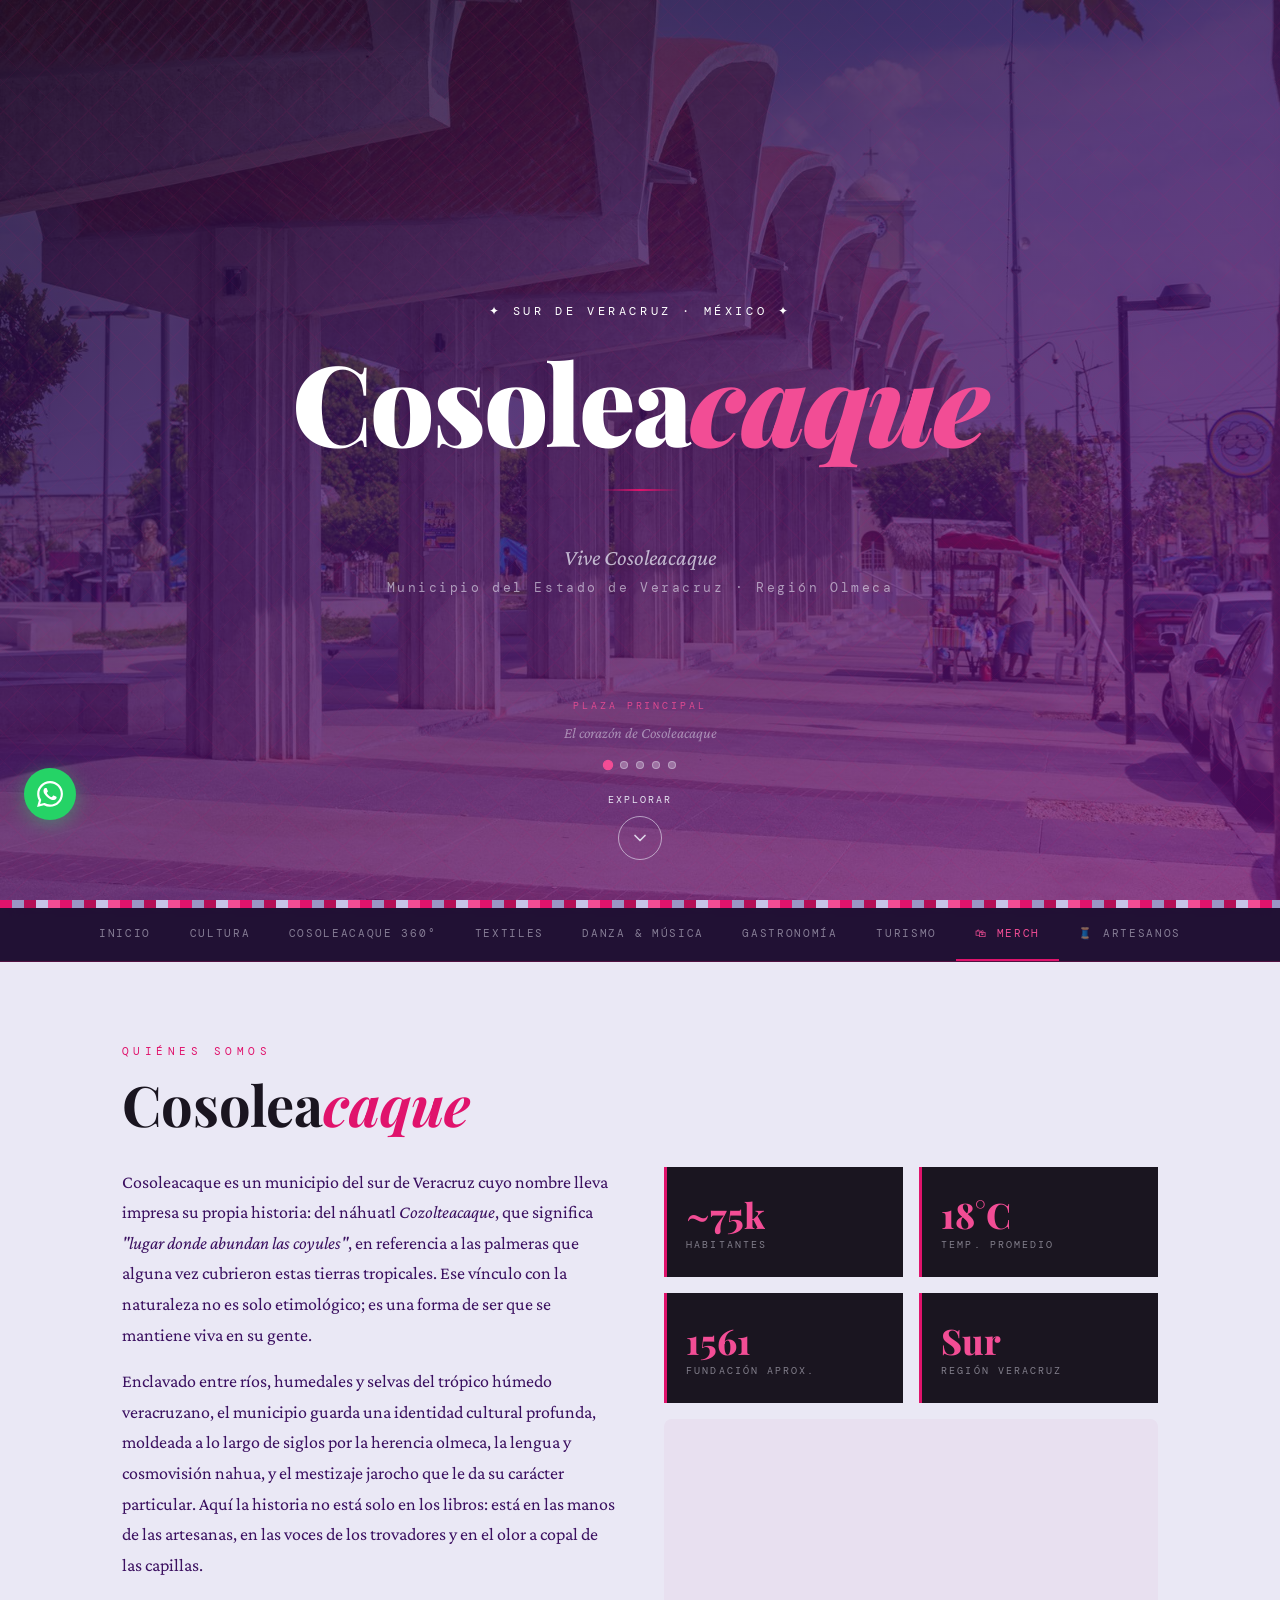
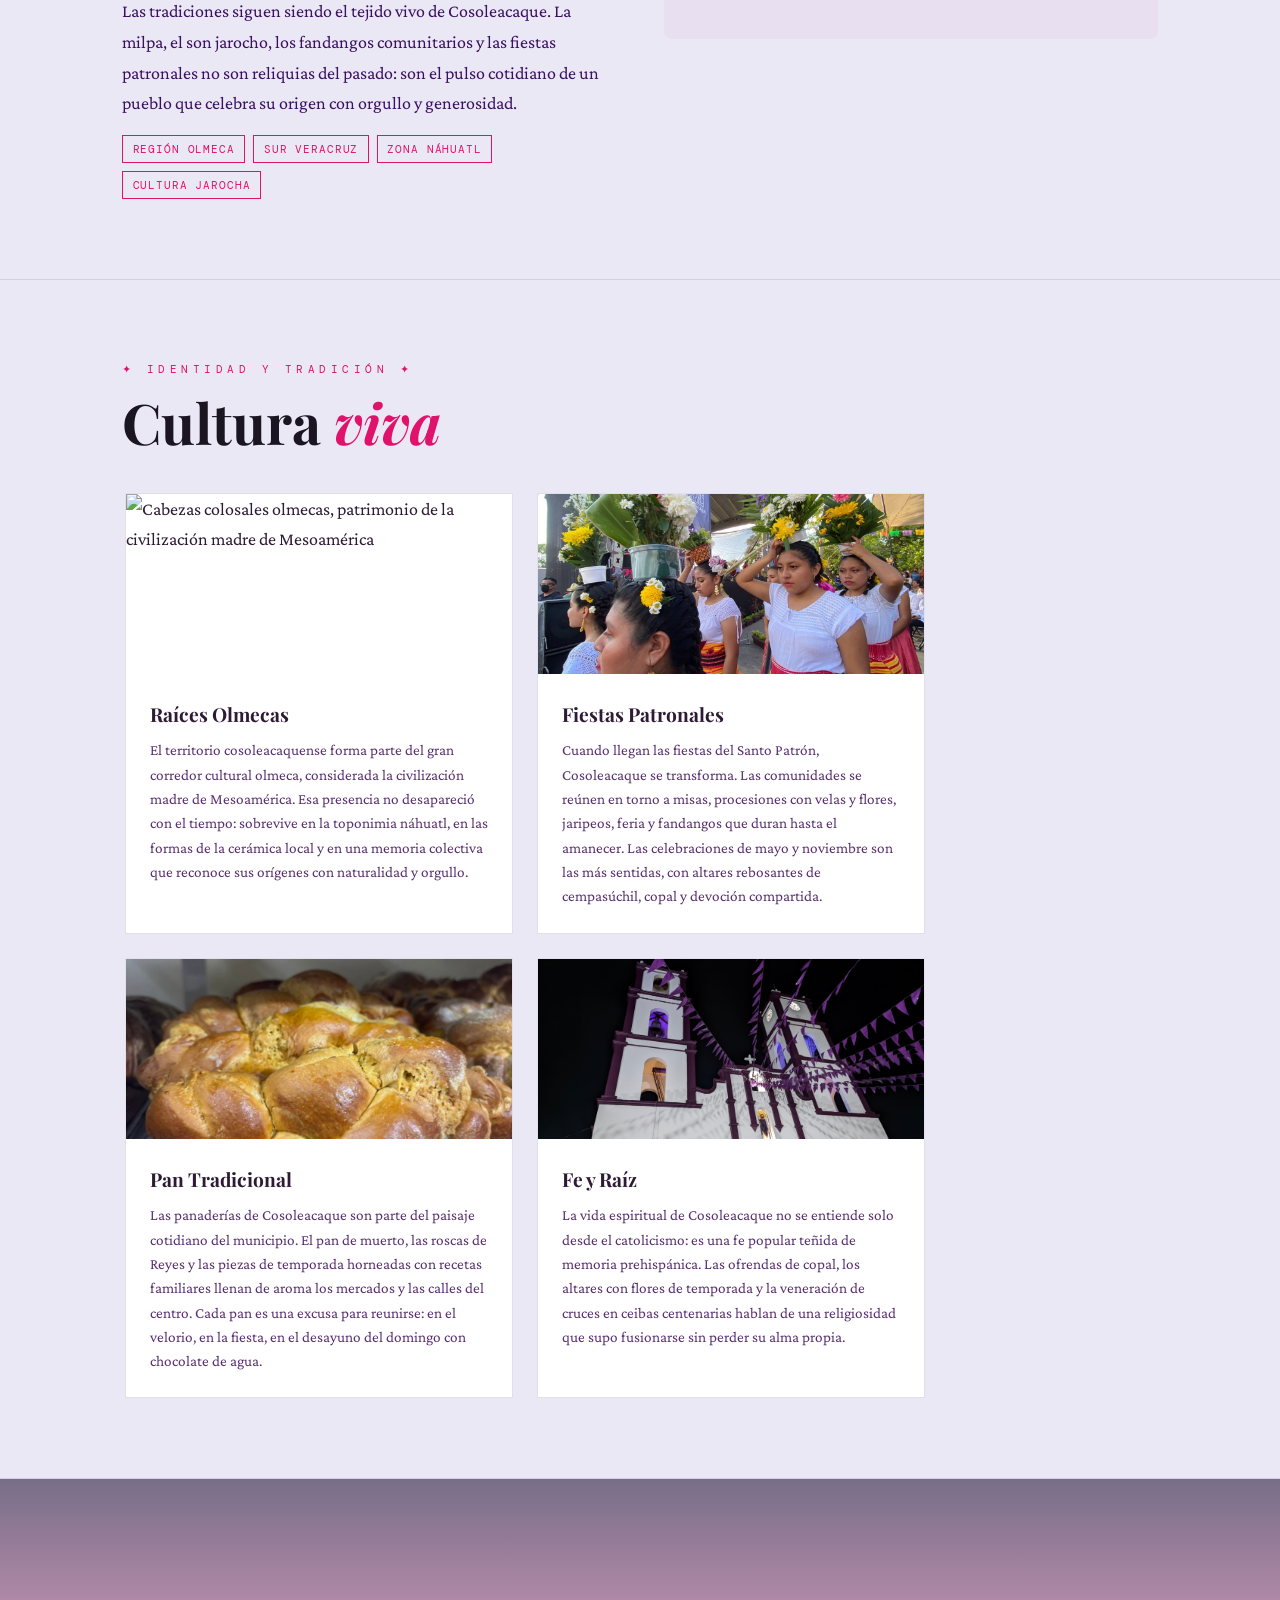
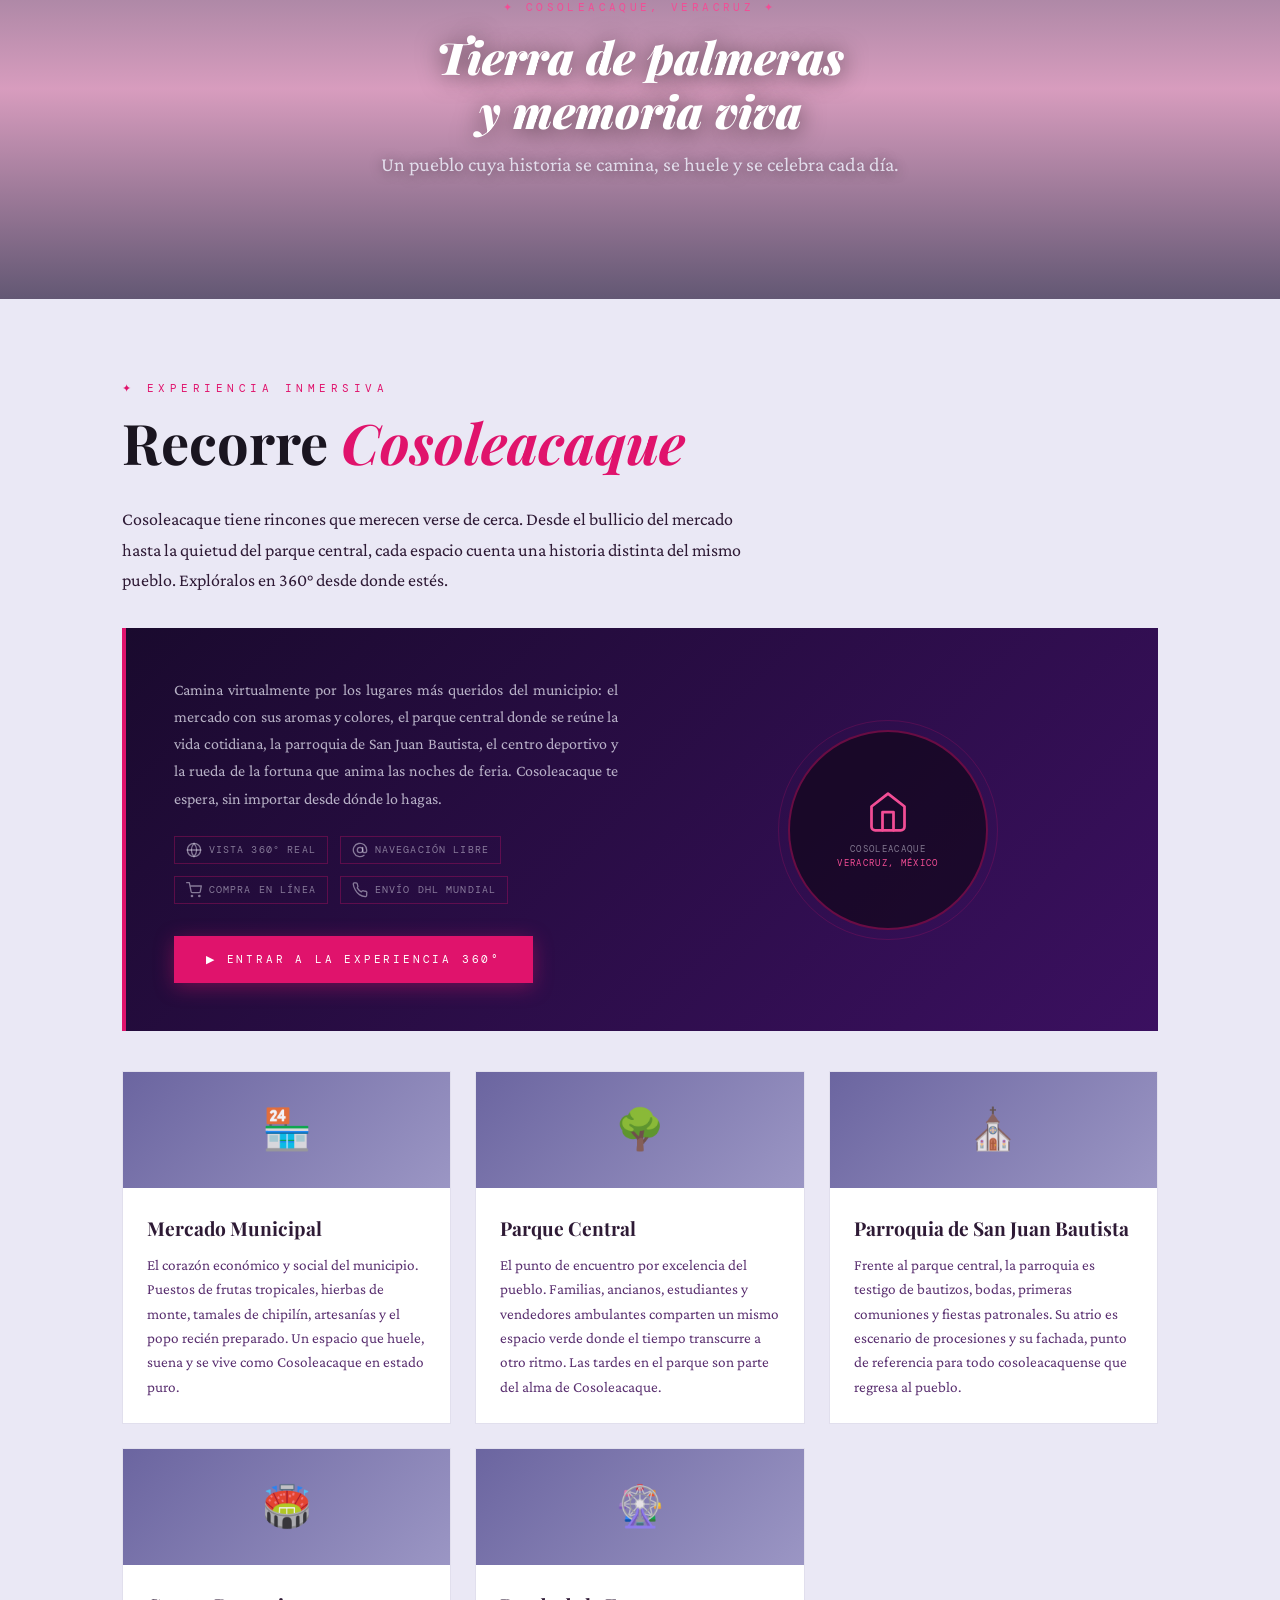
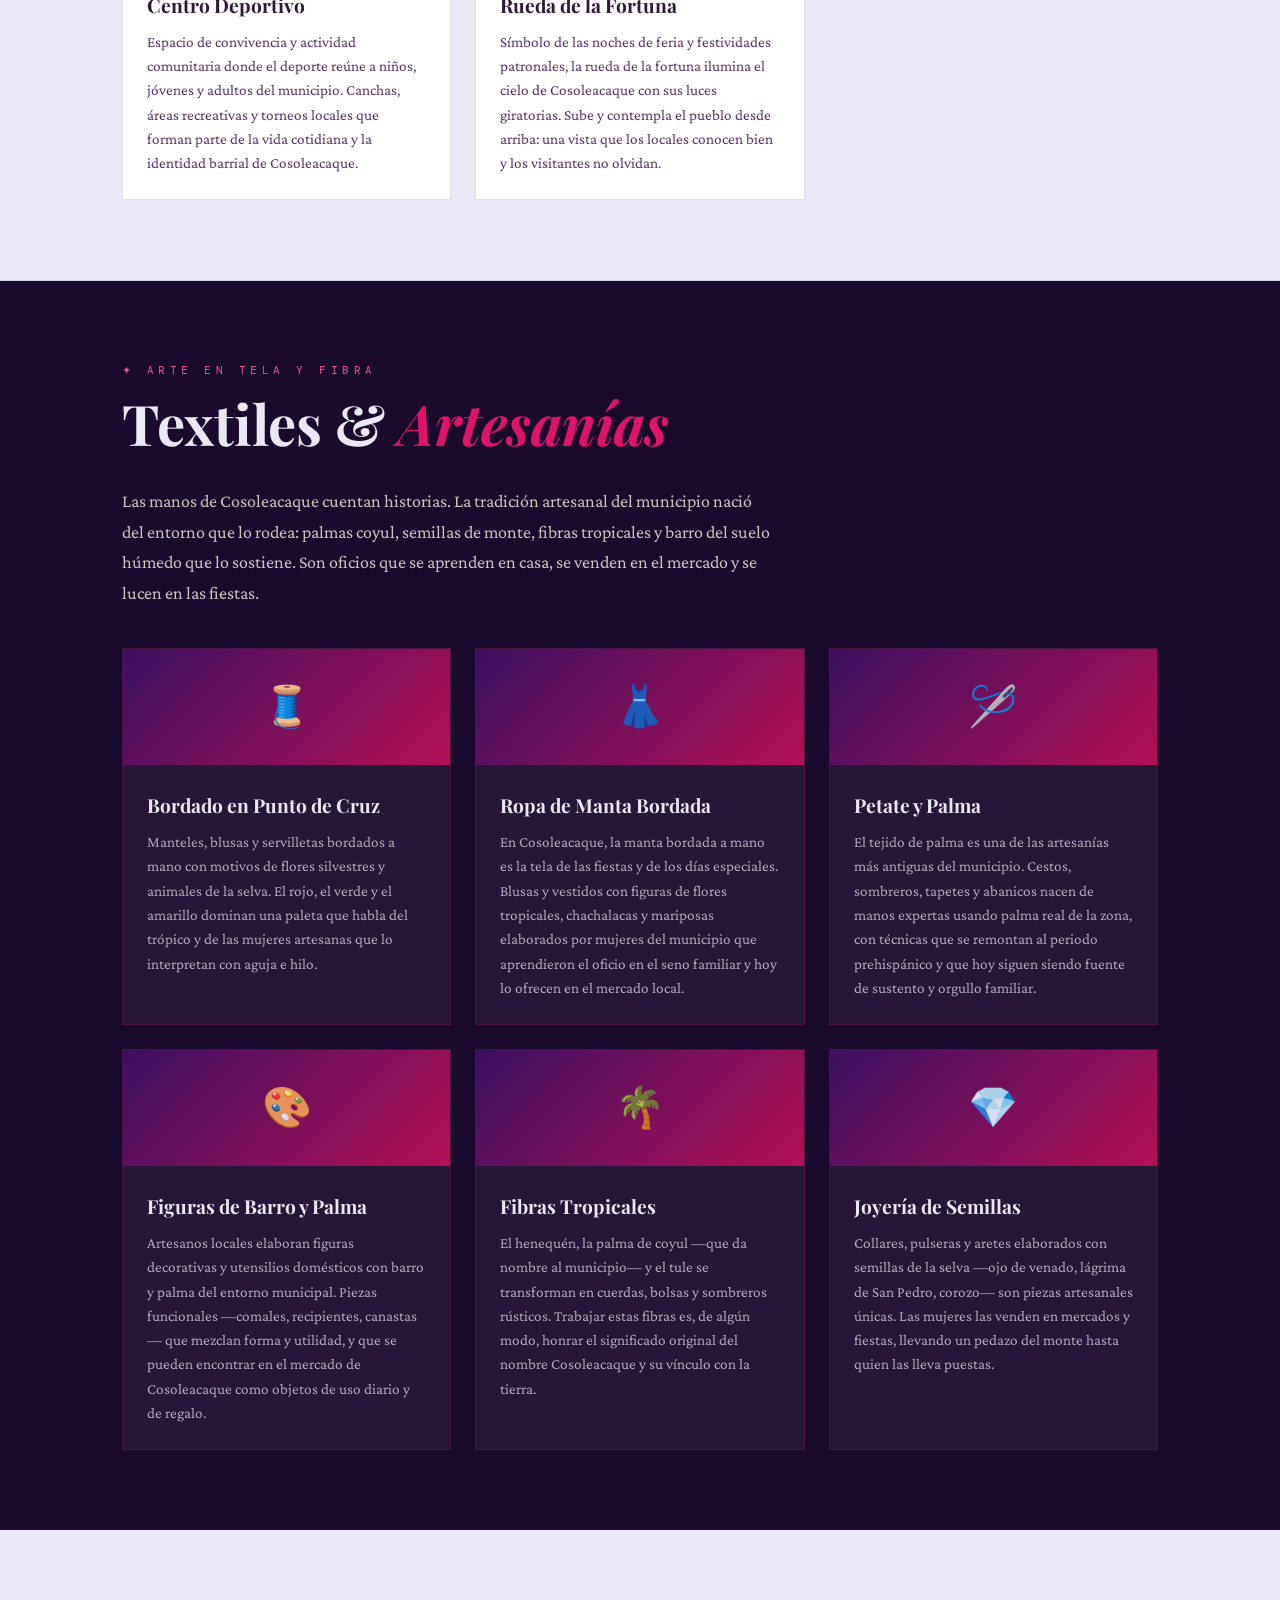
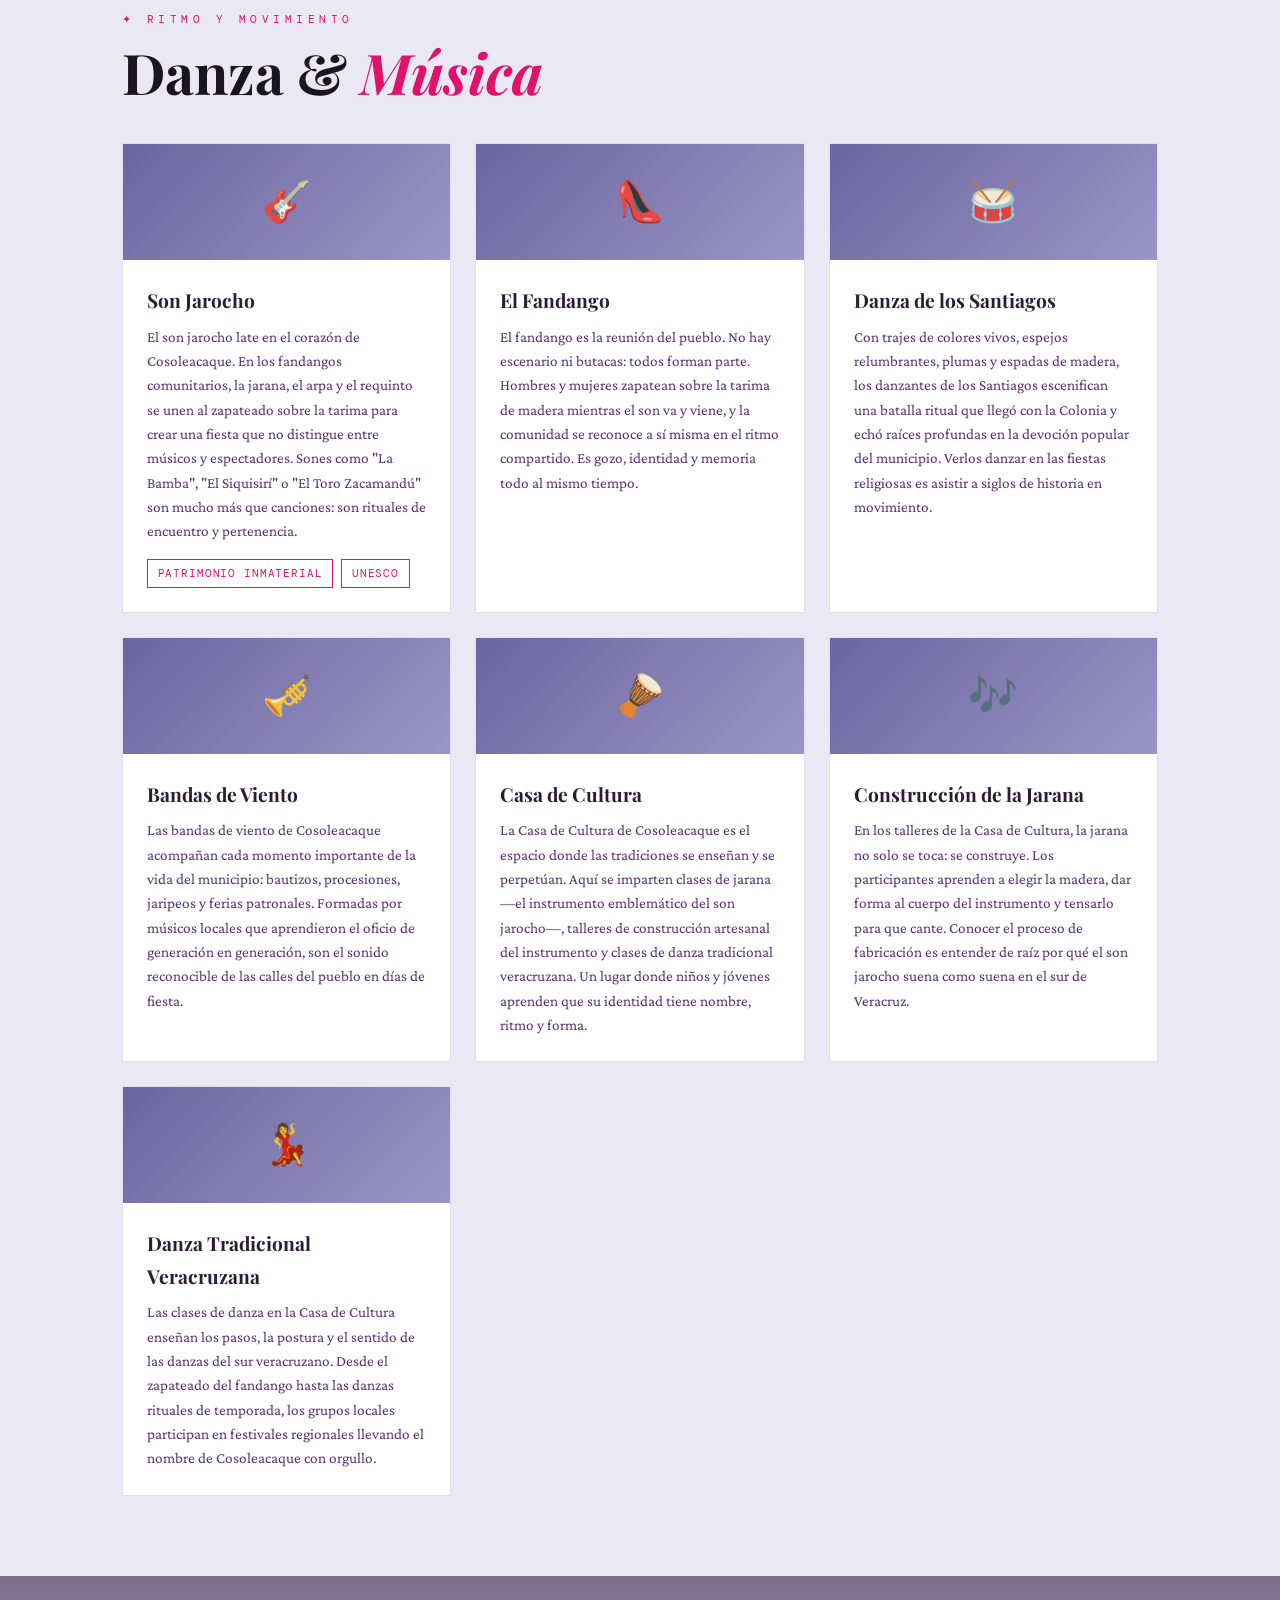
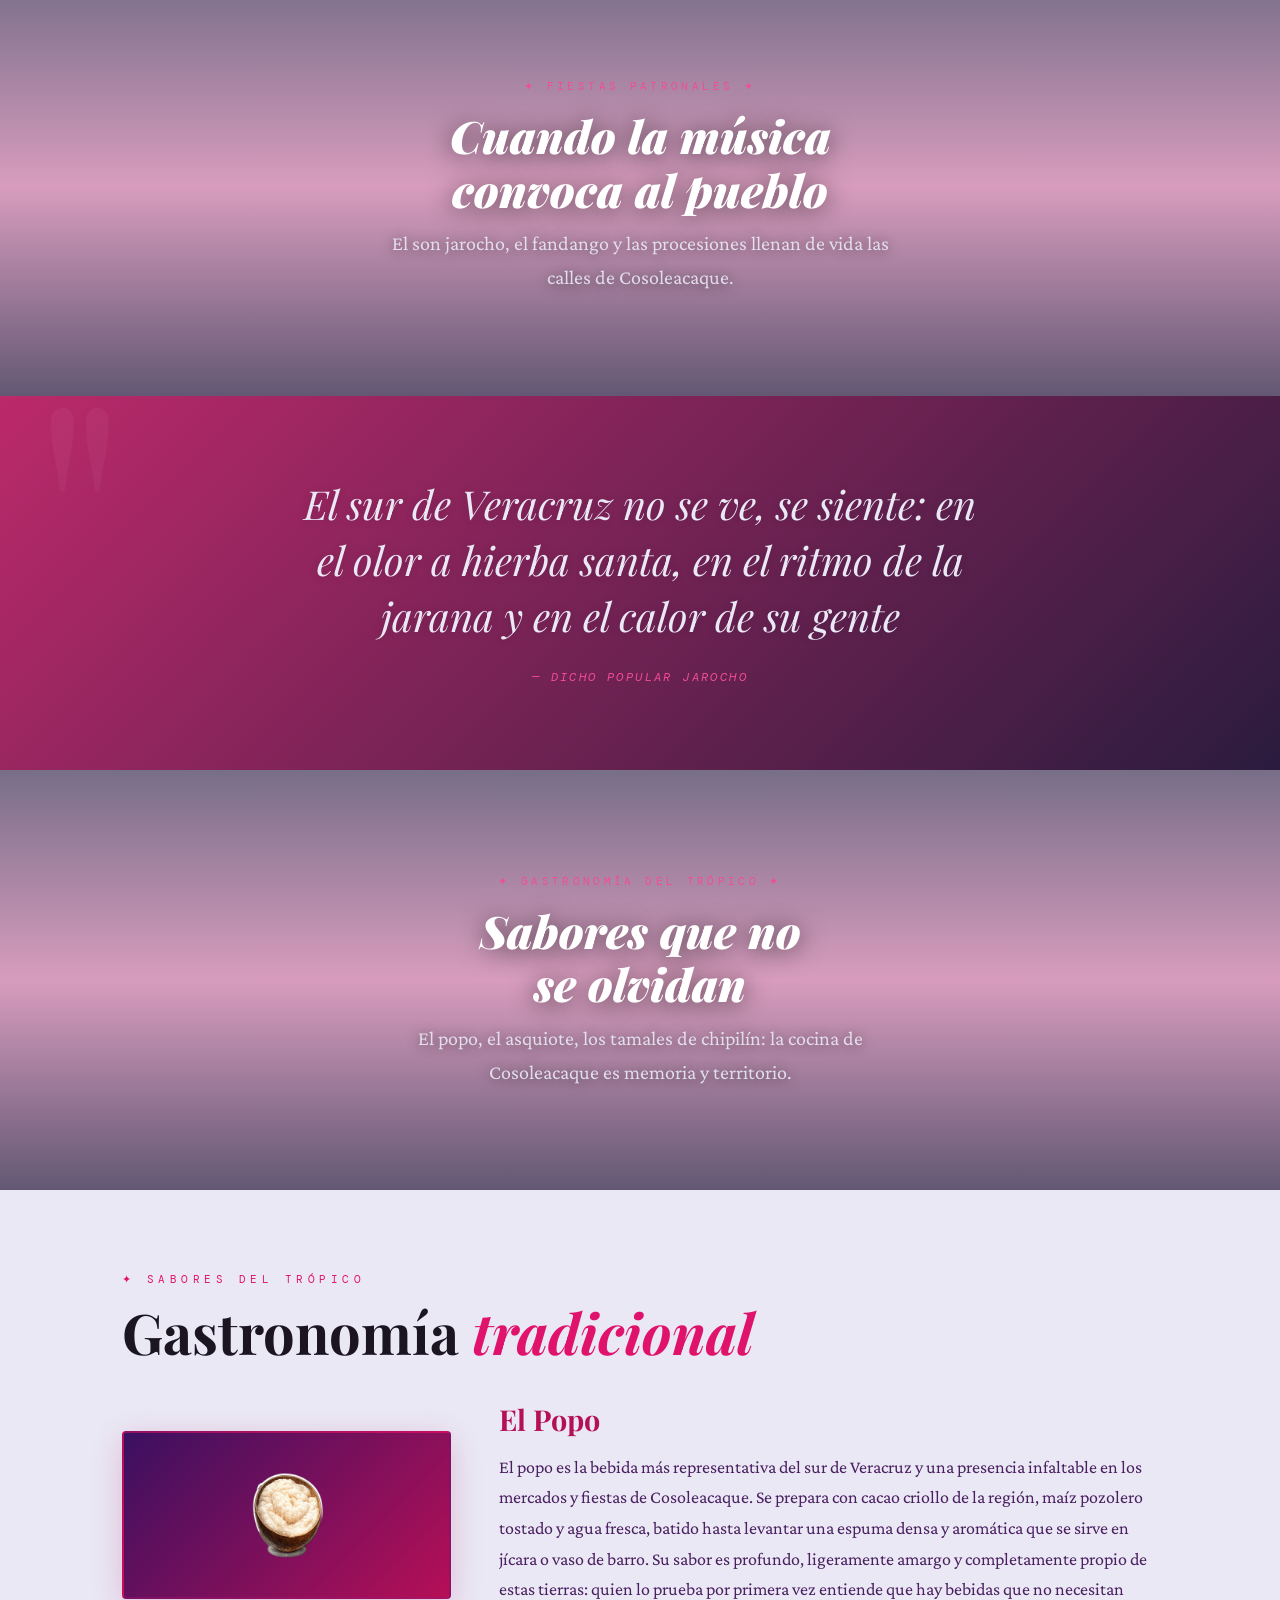
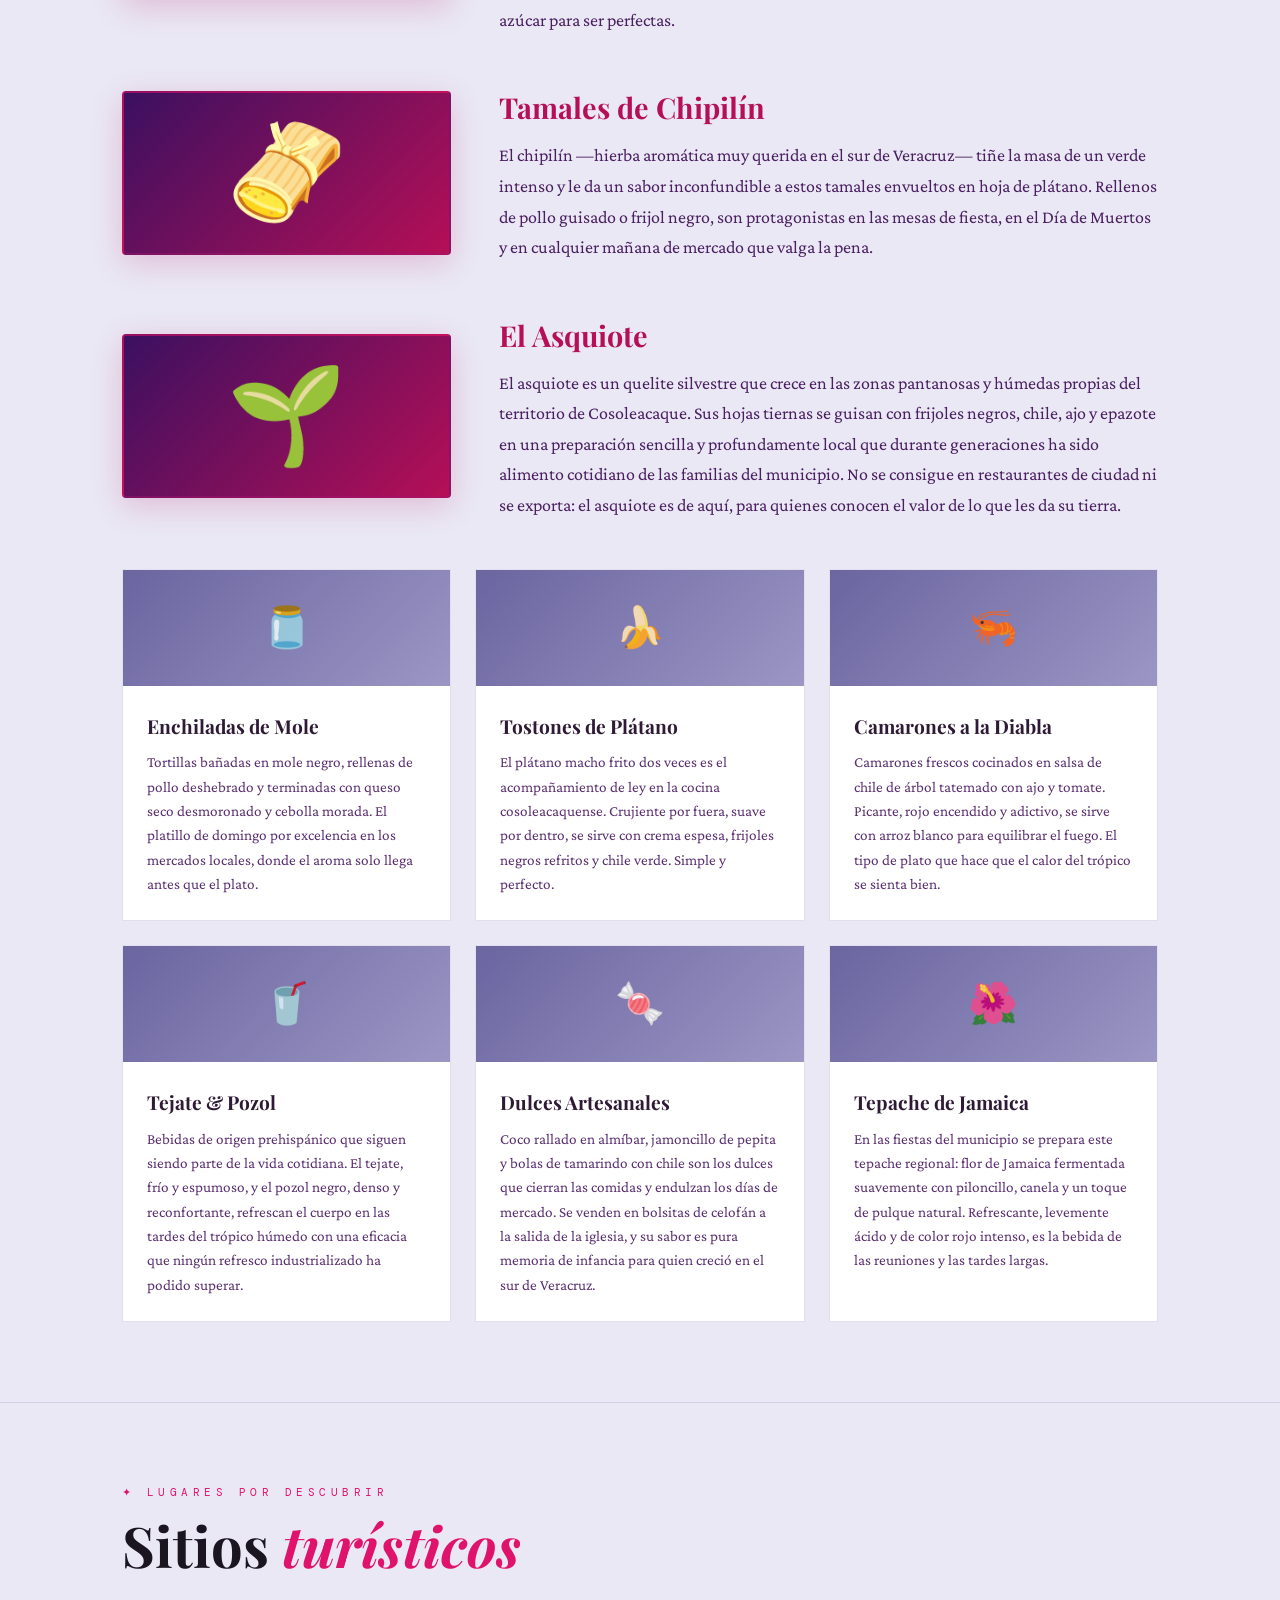
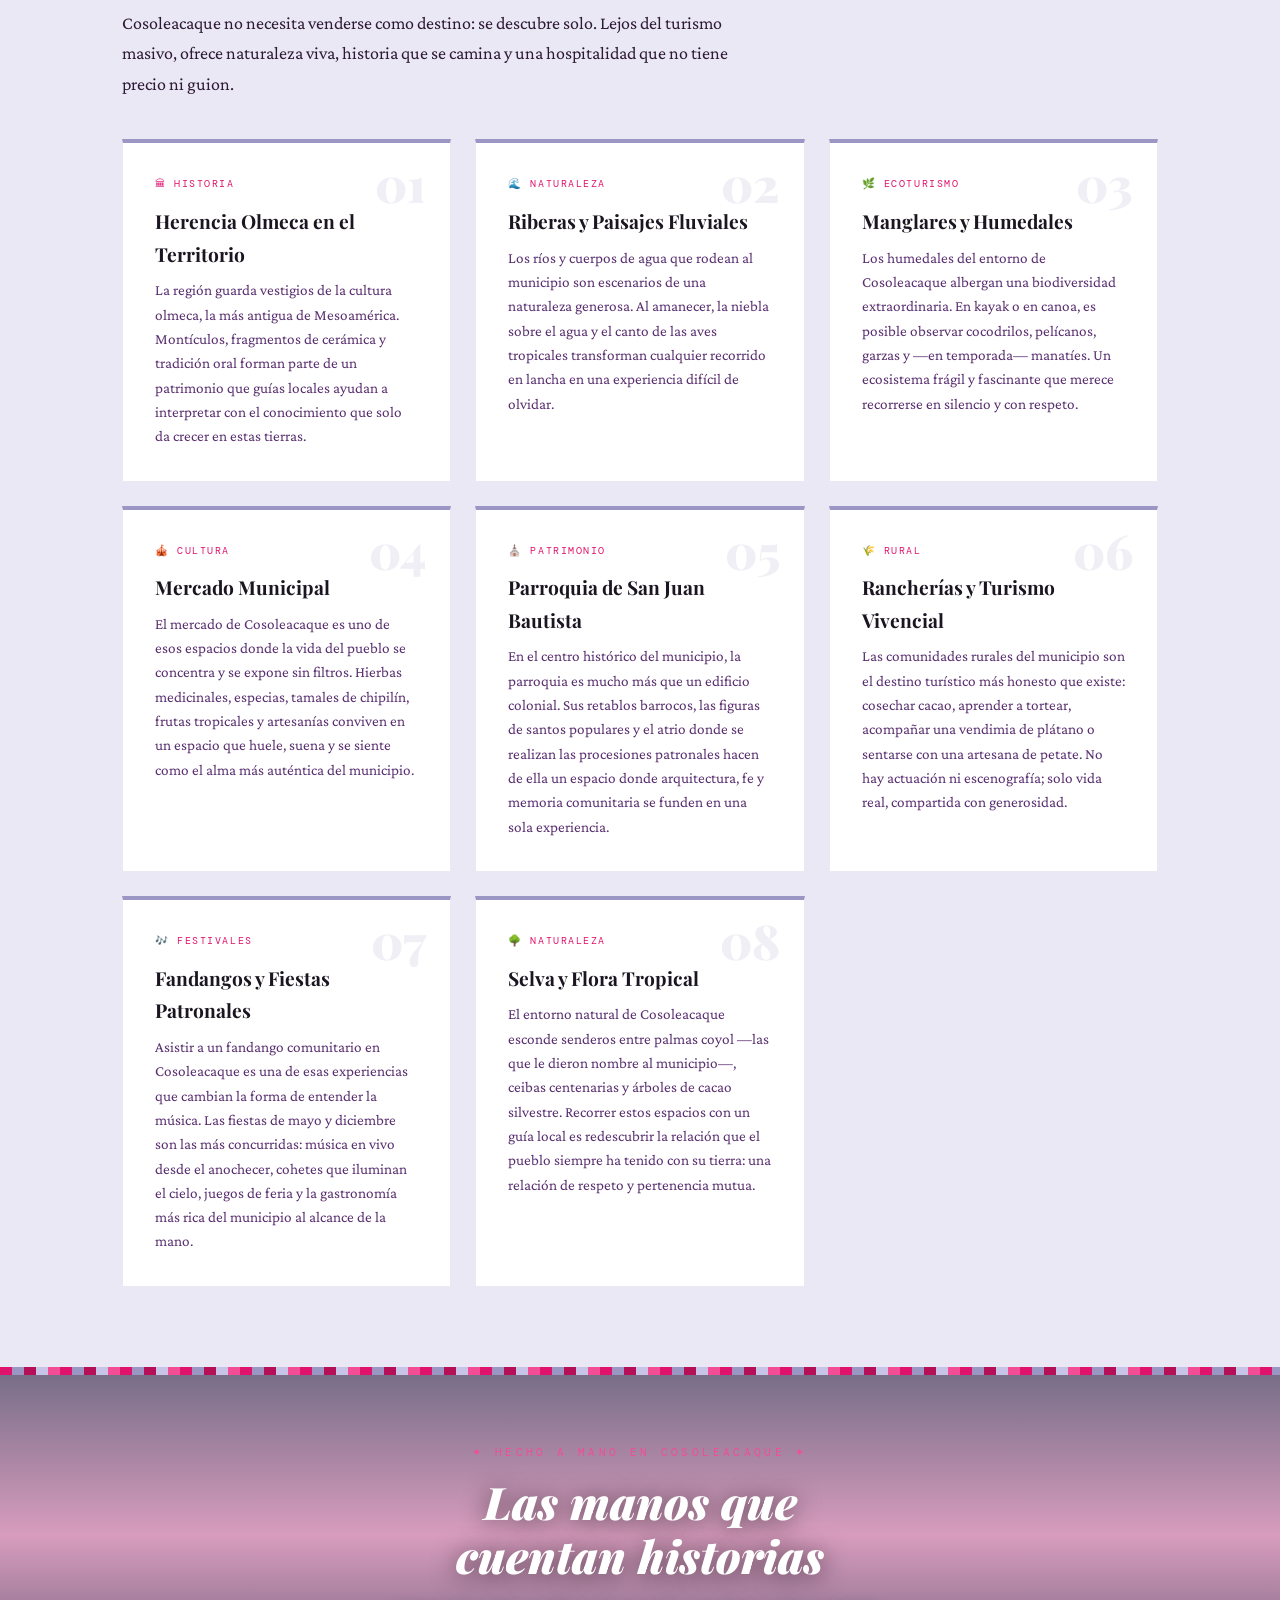
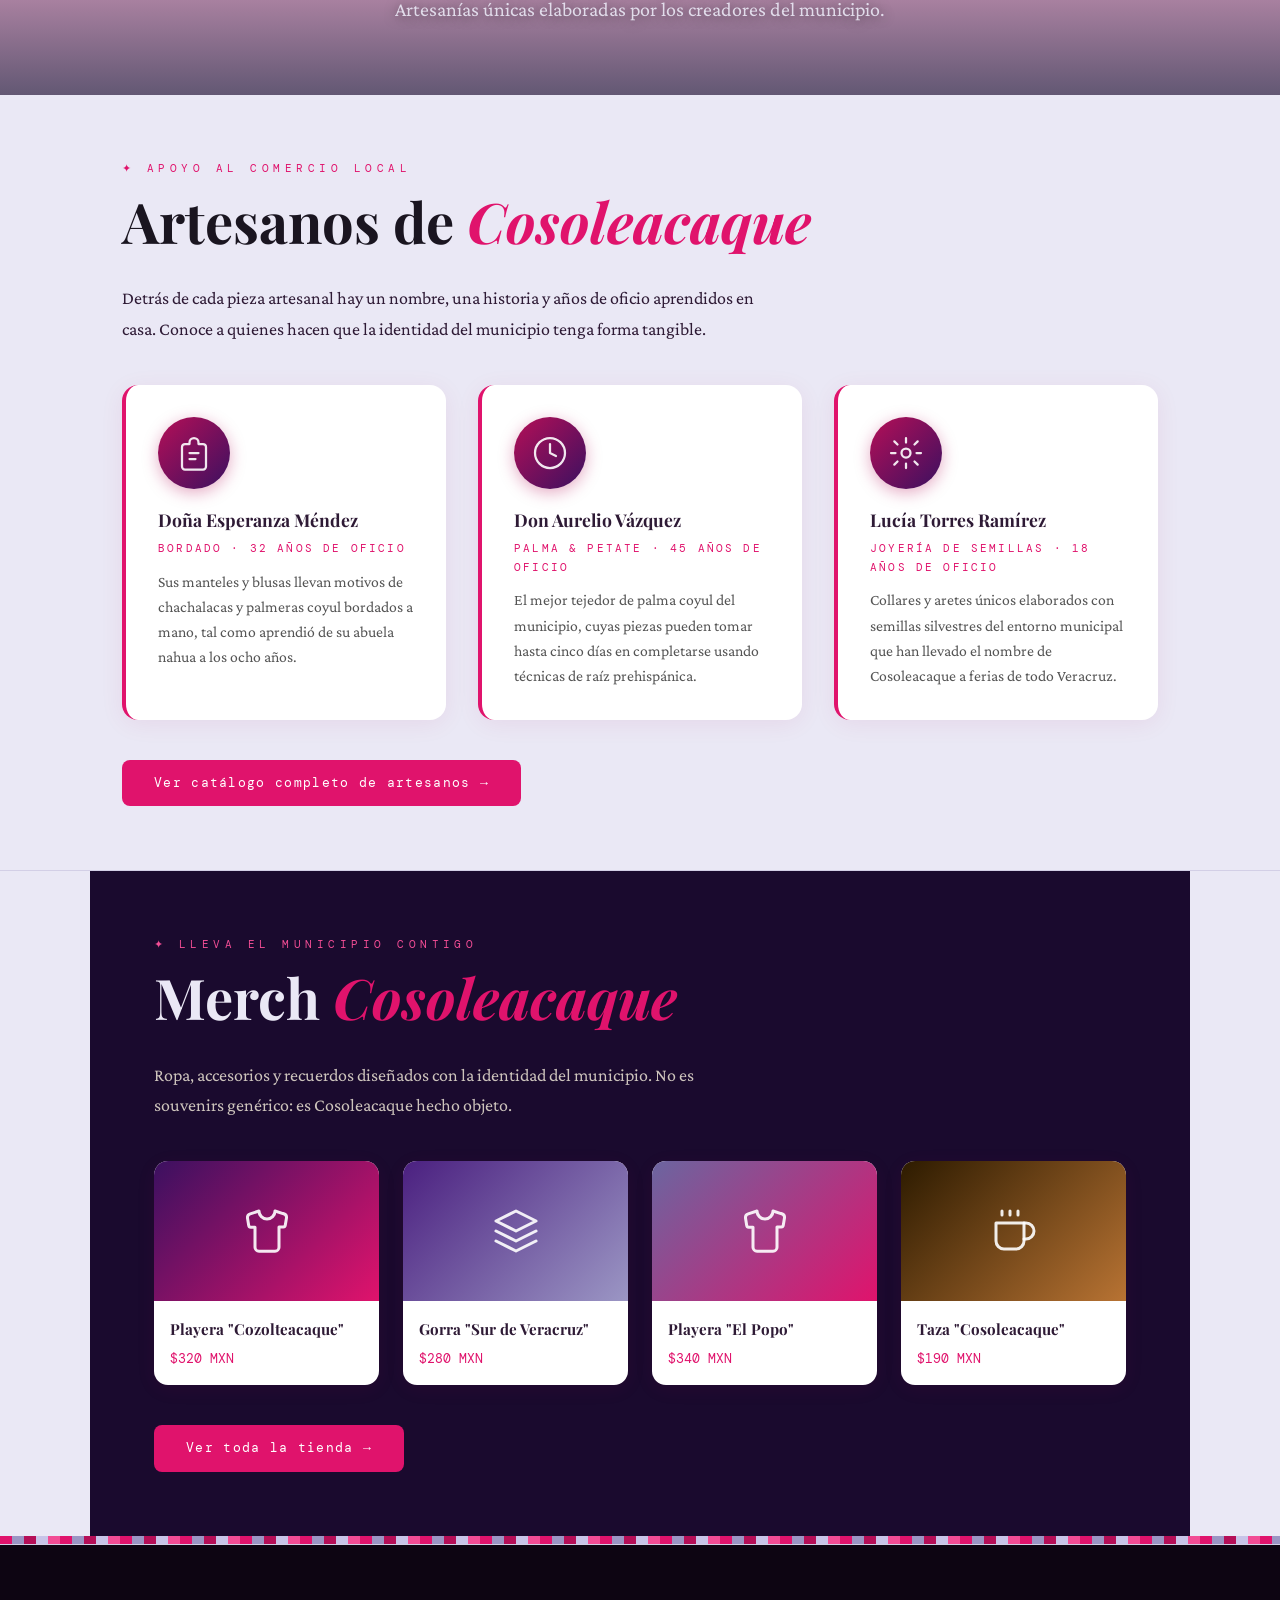
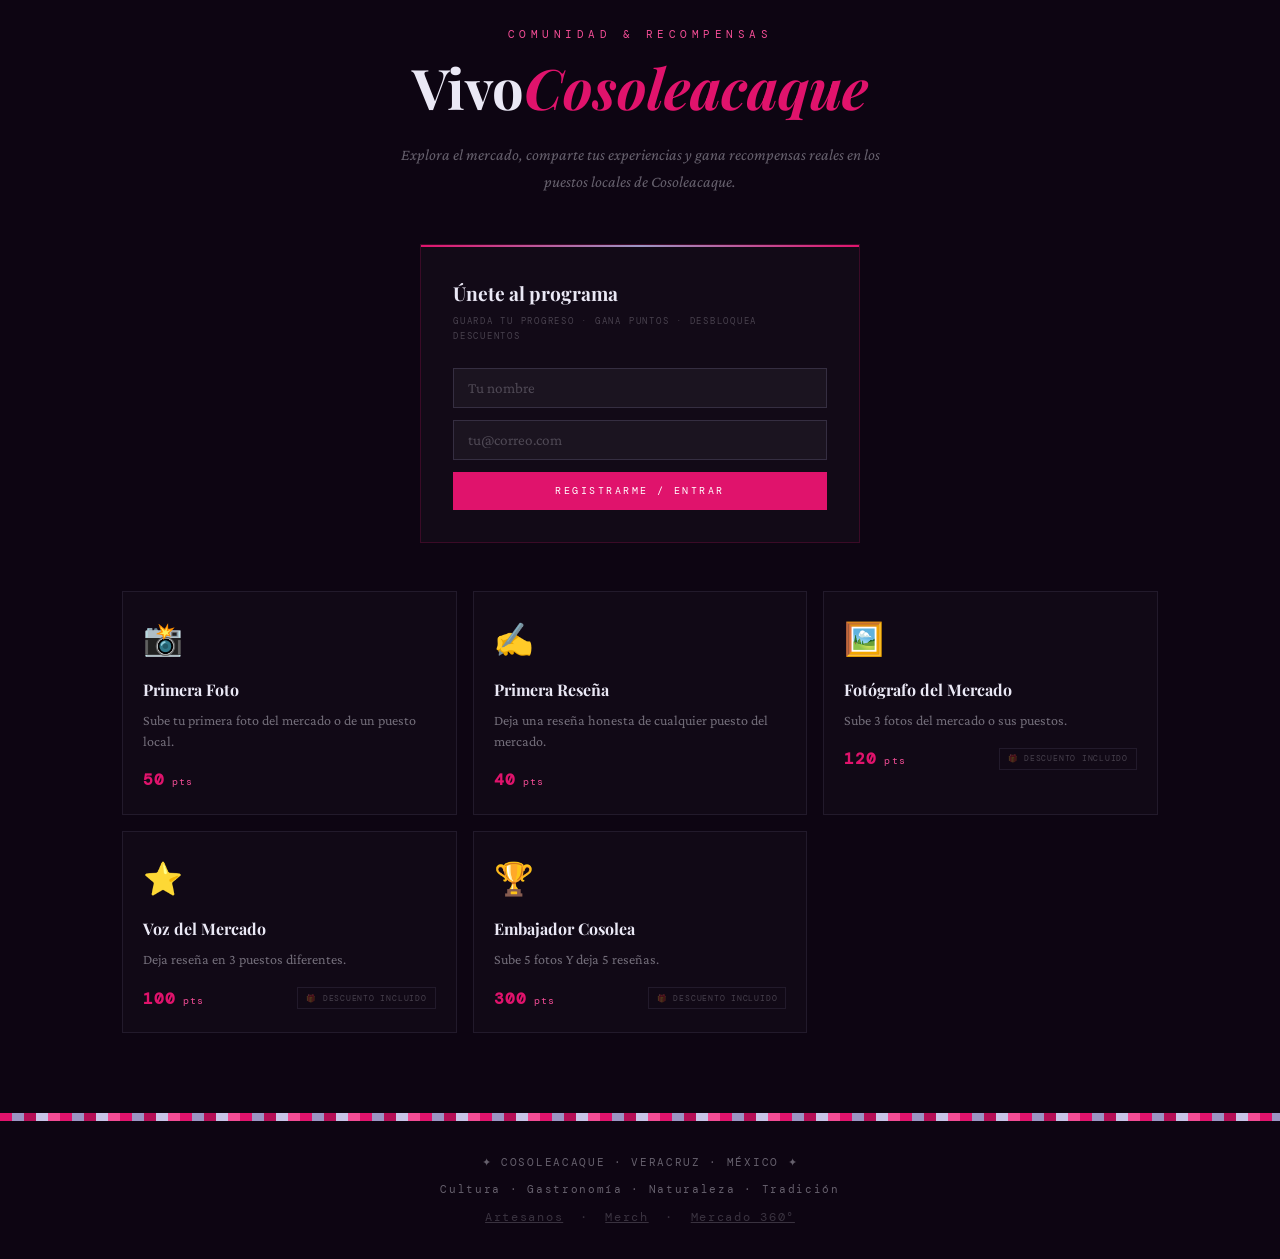
==== commit ac426b18: "Add files via upload" ====
--- a/index.html
+++ b/index.html
@@ -3,16 +3,29 @@
 
 <head>
   <meta charset="UTF-8">
-  <meta name="viewport" content="width=device-width, initial-scale=1.0">
+  <meta name="viewport" content="width=device-width, initial-scale=1.0, viewport-fit=cover">
   <title>Cosoleacaque — Alma del Sur de Veracruz</title>
-  <link
-    href="https://fonts.googleapis.com/css2?family=Playfair+Display:ital,wght@0,400;0,700;0,900;1,400&family=Crimson+Pro:ital,wght@0,300;0,400;0,600;1,300&family=DM+Mono:wght@300;400&display=swap"
-    rel="stylesheet">
+
+  <!-- ── Open Graph / Social Sharing ── -->
+  <meta name="description" content="Descubre Cosoleacaque, municipio del sur de Veracruz: su cultura olmeca, gastronomía tradicional, artesanías, son jarocho y paisajes naturales.">
+  <meta property="og:title"       content="Cosoleacaque — Alma del Sur de Veracruz">
+  <meta property="og:description" content="Descubre la cultura, gastronomía, artesanías y tradiciones de Cosoleacaque, Veracruz.">
+  <meta property="og:image"       content="../Imagenes/Parque.jpg">
+  <meta property="og:type"        content="website">
+  <meta property="og:locale"      content="es_MX">
+  <meta name="twitter:card"       content="summary_large_image">
+  <meta name="twitter:title"      content="Cosoleacaque — Alma del Sur de Veracruz">
+  <meta name="twitter:description" content="Descubre la cultura, gastronomía y tradiciones de Cosoleacaque, Veracruz.">
+  <meta name="twitter:image"      content="../Imagenes/Parque.jpg">
+
+  <link href="https://fonts.googleapis.com/css2?family=Playfair+Display:ital,wght@0,400;0,700;0,900;1,400&family=Crimson+Pro:ital,wght@0,300;0,400;0,600;1,300&family=DM+Mono:wght@300;400&display=swap" rel="stylesheet">
   <link rel="stylesheet" href="styles2.css">
   <link rel="stylesheet" href="incentivos.css">
+  <link rel="stylesheet" href="extras.css">
+  <link rel="stylesheet" href="mejoras.css">
 </head>
 
-<body>
+<body>  
 
   <!-- ── HERO ── -->
   <div class="hero">
@@ -23,7 +36,7 @@
       </div>
       <!-- Slide 2: Iglesia Cosoleacaque -->
       <div class="hero-slide"
-        style="background-image:url('iglesia.jpg')">
+        style="background-image:url('Iglesia.jpg')">
       </div>
       <!-- Slide 3: choca -->
       <div class="hero-slide"
@@ -35,7 +48,7 @@
       </div>
       <!-- Slide 5: Gente del sur de Veracruz -->
       <div class="hero-slide"
-        style="background-image:url('parque2.webp')">
+        style="background-image:url('Rueda.png')">
       </div>
     </div>
     <div class="hero-overlay"></div>
@@ -45,42 +58,64 @@
     <div class="hero-divider"></div>
     <p class="hero-sub">Vive Cosoleacaque</p>
     <p class="hero-state">Municipio del Estado de Veracruz · Región Olmeca</p>
-    <div class="hero-dots" id="heroDots"></div>
-    <div class="scroll-hint">
-      <span>Explorar</span>
-      <div class="scroll-arrow"></div>
+
+    <!-- Bloque inferior fijo: caption dinámica + dots + botón Explorar -->
+    <div class="hero-bottom">
+      <!-- El caption dinámico de main.js se inyecta aquí -->
+      <div id="hero-caption-slot" class="hero-caption-slot"></div>
+      <div class="hero-dots" id="heroDots"></div>
+      <button class="scroll-hint" id="scroll-hint-btn" aria-label="Desplazarse a la siguiente sección">
+        <span>Explorar</span>
+        <div class="scroll-arrow-circle">
+          <svg class="scroll-arrow-icon" viewBox="0 0 24 24" fill="none" stroke="currentColor" stroke-width="2" stroke-linecap="round" stroke-linejoin="round">
+            <polyline points="6 9 12 15 18 9"></polyline>
+          </svg>
+        </div>
+      </button>
     </div>
   </div>
 
   <div class="textile-band"></div>
 
 <!-- ── NAV ── -->
-  <nav>
-    <a href="#intro">Inicio</a>
-    <a href="#cultura">Cultura</a>
-    <a href="#mercado">Mercado 360°</a>
-    <a href="#textiles">Textiles</a>
-    <a href="#danza">Danza & Música</a>
-    <a href="#gastronomia">Gastronomía</a>
-    <a href="#turismo">Turismo</a>
-    <a href="#incentivos">🏆 Puntos</a>
+  <nav id="main-nav">
+    <button class="nav-hamburger" id="nav-hamburger" aria-label="Abrir menú" aria-expanded="false">
+      <span></span><span></span><span></span>
+    </button>
+    <div class="nav-links" id="nav-links">
+      <a href="#intro">Inicio</a>
+      <a href="#cultura">Cultura</a>
+      <a href="#mercado">Cosoleacaque 360°</a>
+      <a href="#textiles">Textiles</a>
+      <a href="#danza">Danza & Música</a>
+      <a href="#gastronomia">Gastronomía</a>
+      <a href="#turismo">Turismo</a>
+      <a href="#merch-preview">🛍 Merch</a>
+      <a href="#artesanos-preview">🧵 Artesanos</a>
+    </div>
   </nav>
 
   <!-- ── INTRO ── -->
   <section id="intro" class="reveal">
-    <p class="section-label">✦ Quiénes somos</p>
+    <p class="section-label"> Quiénes somos</p>
     <h2 class="section-title">Cosolea<em>caque</em></h2>
     <div class="intro-grid">
       <div class="intro-text">
-        <p>Cosoleacaque es un municipio ubicado en el sur del estado de Veracruz, en la región conocida como la Cuenca
-          del Papaloapan y los límites con la zona olmeca. Su nombre proviene del náhuatl <em>Cozolteacaque</em>, que
-          significa "lugar donde abundan las coyules" (palmeras coyol).</p>
-        <p>Enclavado entre ríos, manglares y selvas tropicales, Cosoleacaque guarda una identidad cultural profunda que
-          mezcla influencias olmecas, nahuas, totonacas y el mestizaje jarocho característico del sur veracruzano.</p>
-        <p>Es conocido también por ser un importante polo industrial petrolero gracias a su cercanía con Minatitlán y el
-          Complejo Petroquímico, pero su corazón late con la milpa, el son jarocho y las fiestas patronales.</p>
+        <p>Cosoleacaque es un municipio del sur de Veracruz cuyo nombre lleva impresa su propia historia: del náhuatl
+          <em>Cozolteacaque</em>, que significa <em>"lugar donde abundan las coyules"</em>, en referencia a las palmeras
+          que alguna vez cubrieron estas tierras tropicales. Ese vínculo con la naturaleza no es solo etimológico;
+          es una forma de ser que se mantiene viva en su gente.</p>
+
+        <p>Enclavado entre ríos, humedales y selvas del trópico húmedo veracruzano, el municipio guarda una identidad
+          cultural profunda, moldeada a lo largo de siglos por la herencia olmeca, la lengua y cosmovisión nahua,
+          y el mestizaje jarocho que le da su carácter particular. Aquí la historia no está solo en los libros:
+          está en las manos de las artesanas, en las voces de los trovadores y en el olor a copal de las capillas.</p>
+
+        <p>Las tradiciones siguen siendo el tejido vivo de Cosoleacaque. La milpa, el son jarocho, los fandangos
+          comunitarios y las fiestas patronales no son reliquias del pasado: son el pulso cotidiano de un pueblo que
+          celebra su origen con orgullo y generosidad.</p>
         <div class="tags">
-          <span class="tag">Región Olmeca</span
+          <span class="tag">Región Olmeca</span>
           <span class="tag">Sur Veracruz</span>
           <span class="tag">Zona Náhuatl</span>
           <span class="tag">Cultura Jarocha</span>
@@ -105,8 +140,11 @@
         </div>
 
         <iframe
-          src="https://www.google.com/maps/embed?pb=!1m18!1m12!1m3!1d8843.464022228904!2d-94.64121613400017!3d17.998934557706633!2m3!1f0!2f0!3f0!3m2!1i1024!2i768!4f13.1!3m3!1m2!1s0x85e989e426551ea7%3A0xa264266bfbd87c74!2sCosoleacaque%2C%20Ver.!5e0!3m2!1ses-419!2smx!4v1772652484831!5m2!1ses-419!2smx"
-          width="400" height="250" style="border:0;" allowfullscreen="" loading="lazy"
+          data-src="https://www.google.com/maps/embed?pb=!1m18!1m12!1m3!1d8843.464022228904!2d-94.64121613400017!3d17.998934557706633!2m3!1f0!2f0!3f0!3m2!1i1024!2i768!4f13.1!3m3!1m2!1s0x85e989e426551ea7%3A0xa264266bfbd87c74!2sCosoleacaque%2C%20Ver.!5e0!3m2!1ses-419!2smx!4v1772652484831!5m2!1ses-419!2smx"
+          src="about:blank"
+          width="400" height="250" style="border:0;" allowfullscreen
+          loading="lazy" title="Mapa de Cosoleacaque, Veracruz"
+          class="lazy-iframe"
           referrerpolicy="no-referrer-when-downgrade"></iframe>
 
       </div>
@@ -116,81 +154,150 @@
   <hr class="sec-divider">
   <!-- ── CULTURA ── -->
   <section id="cultura" class="reveal">
-    <p class="section-label">✦ Identidad y tradición</p>
+    <p class="section-label">✦ Identidad y tradición ✦</p>
     <h2 class="section-title">Cultura <em>viva</em></h2>
 
     <div class="cards-grid cards-2col">
 
       <div class="card">
         <img src="https://cdn.milenio.com/uploads/media/2020/01/26/cabezas-olmecas-shutterstock_0_26_798_497.jpg"
-          alt="Herencia Olmeca" class="card-img">
-        <div class="card-body">
-          <div class="card-title">Herencia Olmeca</div>
-          <div class="card-text">La región cosoleacaquense forma parte del corredor cultural olmeca, una de las
-            civilizaciones más antiguas de Mesoamérica. Vestigios de cerámica, figurillas y toponimia náhuatl perviven
-            en la memoria colectiva del municipio.</div>
+          alt="Cabezas colosales olmecas, patrimonio de la civilización madre de Mesoamérica" class="card-img">
+        <div class="card-body">
+          <div class="card-title">Raíces Olmecas</div>
+          <div class="card-text">El territorio cosoleacaquense forma parte del gran corredor cultural olmeca,
+            considerada la civilización madre de Mesoamérica. Esa presencia no desapareció con el tiempo:
+            sobrevive en la toponimia náhuatl, en las formas de la cerámica local y en una memoria colectiva
+            que reconoce sus orígenes con naturalidad y orgullo.</div>
         </div>
       </div>
 
       <div class="card">
         <img
-          src="https://www.dondehayferia.com/sites/default/files/styles/600xywebp/public/imagenes_eventos/feria-cosoleacaque-2025-19052025191144-dondehayferia.webp?itok=FDzv2ZOa"
+          src="Fiesta patronales.png"
           alt="Fiestas Patronales" class="card-img">
         <div class="card-body">
           <div class="card-title">Fiestas Patronales</div>
-          <div class="card-text">La celebración del Santo Patrón congrega a comunidades vecinas con misas, procesiones,
-            jaripeos, feria y fandangos. Las fiestas de mayo y noviembre son las más importantes, con altares de flores
-            y ofrendas coloridas.</div>
-        </div>
-      </div>
-
-      <div class="card">
-        <img src="https://www.gaceta.unam.mx/wp-content/uploads/2020/07/medicin002.jpg" alt="Medicina Tradicional"
-          class="card-img">
-        <div class="card-body">
-          <div class="card-title">Medicina Tradicional</div>
-          <div class="card-text">Las curanderas y hierbateros de la zona conservan un extenso saber botánico heredado de
-            las culturas nahuas. Plantas como la hierba santa, el epazote y el chaya forman parte de una farmacopea viva
-            que se transmite de generación en generación.</div>
-        </div>
-      </div>
-      <div class="card">
-        <img src="https://encrypted-tbn0.gstatic.com/images?q=tbn:ANd9GcQcQrhcL7EMraaYEOxRBNPL1jScOVsIfn1C9g&s"
+          <div class="card-text">Cuando llegan las fiestas del Santo Patrón, Cosoleacaque se transforma.
+            Las comunidades se reúnen en torno a misas, procesiones con velas y flores, jaripeos, feria y
+            fandangos que duran hasta el amanecer. Las celebraciones de mayo y noviembre son las más sentidas,
+            con altares rebosantes de cempasúchil, copal y devoción compartida.</div>
+        </div>
+      </div>
+
+      <div class="card">
+        <img src="PAN.png"
+          alt="Pan Tradicional de Cosoleacaque" class="card-img">
+        <div class="card-body">
+          <div class="card-title">Pan Tradicional</div>
+          <div class="card-text">Las panaderías de Cosoleacaque son parte del paisaje cotidiano del municipio.
+            El pan de muerto, las roscas de Reyes y las piezas de temporada horneadas con recetas familiares
+            llenan de aroma los mercados y las calles del centro. Cada pan es una excusa para reunirse:
+            en el velorio, en la fiesta, en el desayuno del domingo con chocolate de agua.</div>
+        </div>
+      </div>
+
+      <div class="card">
+        <img src="Iglesia fuera.jpg"
           alt="Cultura religiosa" class="card-img">
         <div class="card-body">
-          <div class="card-title">Cultura Religiosa</div>
-          <div class="card-text">El catolicismo popular en Cosoleacaque está teñido de elementos prehispánicos: ofrendas
-            con copal, altares con cempasúchil, y la veneración de cruces en ceibas centenarias muestran la rica fusión
-            espiritual del pueblo.</div>
-        </div>
-      </div>
-    </div>
+          <div class="card-title">Fe y Raíz</div>
+          <div class="card-text">La vida espiritual de Cosoleacaque no se entiende solo desde el catolicismo:
+            es una fe popular teñida de memoria prehispánica. Las ofrendas de copal, los altares con flores de
+            temporada y la veneración de cruces en ceibas centenarias hablan de una religiosidad que supo
+            fusionarse sin perder su alma propia.</div>
+        </div>
+      </div>
     </div>
   </section>
 
   <hr class="sec-divider">
 
-  <!-- ── MERCADO 360° ── -->
+  <!-- ── PARALLAX 1: Parque / Iglesia ── -->
+  <div class="parallax-banner" style="background-image: url('Parque.jpg');">
+    <div class="parallax-banner-content">
+      <span class="parallax-label">✦ Cosoleacaque, Veracruz ✦</span>
+      <h3>Tierra de palmeras<br>y memoria viva</h3>
+      <p>Un pueblo cuya historia se camina, se huele y se celebra cada día.</p>
+    </div>
+  </div>
+
+  <!-- ── RECORRE COSOLEACAQUE 360° ── -->
   <section id="mercado" class="reveal">
     <p class="section-label">✦ Experiencia inmersiva</p>
-    <h2 class="section-title">Mercado <em>360°</em></h2>
+    <h2 class="section-title">Recorre <em>Cosoleacaque</em></h2>
+    <p style="max-width:650px; color:#4a3020; margin-bottom:2rem;">Cosoleacaque tiene rincones que merecen
+      verse de cerca. Desde el bullicio del mercado hasta la quietud del parque central, cada espacio
+      cuenta una historia distinta del mismo pueblo. Explóralos en 360° desde donde estés.</p>
+
     <div class="mercado-banner">
       <div class="mercado-banner-text">
-        <p>Camina virtualmente por el Mercado Municipal de Cosoleacaque. Explora los puestos, conoce a los comerciantes
-          y compra artesanías locales desde cualquier parte del mundo.</p>
+        <p>Camina virtualmente por los lugares más queridos del municipio: el mercado con sus aromas y
+          colores, el parque central donde se reúne la vida cotidiana, la parroquia de San Juan Bautista,
+          el centro deportivo y la rueda de la fortuna que anima las noches de feria. Cosoleacaque
+          te espera, sin importar desde dónde lo hagas.</p>
         <div class="mercado-feats">
-          <span>🌐 Vista 360° real</span>
-          <span>🚶 Navegación libre</span>
-          <span>🛒 Compra en línea</span>
-          <span>✈️ Envío DHL mundial</span>
-        </div>
-        <a href="mercado360.html" class="mercado-btn">▶ Entrar al Mercado 360°</a>
+          <span><svg xmlns="http://www.w3.org/2000/svg" width="16" height="16" viewBox="0 0 24 24" fill="none" stroke="currentColor" stroke-width="2" stroke-linecap="round" stroke-linejoin="round"><circle cx="12" cy="12" r="10"/><line x1="2" y1="12" x2="22" y2="12"/><path d="M12 2a15.3 15.3 0 0 1 4 10 15.3 15.3 0 0 1-4 10 15.3 15.3 0 0 1-4-10 15.3 15.3 0 0 1 4-10z"/></svg> Vista 360° real</span>
+          <span><svg xmlns="http://www.w3.org/2000/svg" width="16" height="16" viewBox="0 0 24 24" fill="none" stroke="currentColor" stroke-width="2" stroke-linecap="round" stroke-linejoin="round"><circle cx="12" cy="12" r="4"/><path d="M16 8v5a3 3 0 0 0 6 0v-1a10 10 0 1 0-3.92 7.94"/></svg> Navegación libre</span>
+          <span><svg xmlns="http://www.w3.org/2000/svg" width="16" height="16" viewBox="0 0 24 24" fill="none" stroke="currentColor" stroke-width="2" stroke-linecap="round" stroke-linejoin="round"><circle cx="9" cy="21" r="1"/><circle cx="20" cy="21" r="1"/><path d="M1 1h4l2.68 13.39a2 2 0 0 0 2 1.61h9.72a2 2 0 0 0 2-1.61L23 6H6"/></svg> Compra en línea</span>
+          <span><svg xmlns="http://www.w3.org/2000/svg" width="16" height="16" viewBox="0 0 24 24" fill="none" stroke="currentColor" stroke-width="2" stroke-linecap="round" stroke-linejoin="round"><path d="M22 16.92v3a2 2 0 0 1-2.18 2 19.79 19.79 0 0 1-8.63-3.07A19.5 19.5 0 0 1 4.99 12 19.79 19.79 0 0 1 1.93 3.45a2 2 0 0 1 1.09-2.18h3a2 2 0 0 1 2 1.72c.127.96.361 1.903.7 2.81a2 2 0 0 1-.45 2.11L7.91 8.91a16 16 0 0 0 6 6l1.27-1.27a2 2 0 0 1 2.11-.45c.907.339 1.85.573 2.81.7A2 2 0 0 1 22 16.92z"/></svg> Envío DHL mundial</span>
+        </div>
+        <a href="mercado360.html" class="mercado-btn">▶ Entrar a la experiencia 360°</a>
       </div>
       <div class="mercado-preview">
         <div class="mercado-preview-inner">
-          <div class="mp-icon">🏪</div>
-          <div class="mp-label">Mercado Municipal<br><em>Cosoleacaque, Ver.</em></div>
+          <div class="mp-icon">
+            <svg xmlns="http://www.w3.org/2000/svg" width="44" height="44" viewBox="0 0 24 24" fill="none" stroke="currentColor" stroke-width="1.5" stroke-linecap="round" stroke-linejoin="round"><path d="M3 9l9-7 9 7v11a2 2 0 0 1-2 2H5a2 2 0 0 1-2-2z"/><polyline points="9 22 9 12 15 12 15 22"/></svg>
+          </div>
+          <div class="mp-label">Cosoleacaque<br><em>Veracruz, México</em></div>
           <div class="mp-pulse"></div>
+        </div>
+      </div>
+    </div>
+
+    <div class="cards-grid" style="margin-top:2.5rem;">
+      <div class="card">
+        <span class="card-icon">🏪</span>
+        <div class="card-body">
+          <div class="card-title">Mercado Municipal</div>
+          <div class="card-text">El corazón económico y social del municipio. Puestos de frutas tropicales,
+            hierbas de monte, tamales de chipilín, artesanías y el popo recién preparado. Un espacio que
+            huele, suena y se vive como Cosoleacaque en estado puro.</div>
+        </div>
+      </div>
+      <div class="card">
+        <span class="card-icon">🌳</span>
+        <div class="card-body">
+          <div class="card-title">Parque Central</div>
+          <div class="card-text">El punto de encuentro por excelencia del pueblo. Familias, ancianos,
+            estudiantes y vendedores ambulantes comparten un mismo espacio verde donde el tiempo transcurre
+            a otro ritmo. Las tardes en el parque son parte del alma de Cosoleacaque.</div>
+        </div>
+      </div>
+      <div class="card">
+        <span class="card-icon">⛪</span>
+        <div class="card-body">
+          <div class="card-title">Parroquia de San Juan Bautista</div>
+          <div class="card-text">Frente al parque central, la parroquia es testigo de bautizos, bodas,
+            primeras comuniones y fiestas patronales. Su atrio es escenario de procesiones y su fachada,
+            punto de referencia para todo cosoleacaquense que regresa al pueblo.</div>
+        </div>
+      </div>
+      <div class="card">
+        <span class="card-icon">🏟️</span>
+        <div class="card-body">
+          <div class="card-title">Centro Deportivo</div>
+          <div class="card-text">Espacio de convivencia y actividad comunitaria donde el deporte reúne
+            a niños, jóvenes y adultos del municipio. Canchas, áreas recreativas y torneos locales
+            que forman parte de la vida cotidiana y la identidad barrial de Cosoleacaque.</div>
+        </div>
+      </div>
+      <div class="card">
+        <span class="card-icon">🎡</span>
+        <div class="card-body">
+          <div class="card-title">Rueda de la Fortuna</div>
+          <div class="card-text">Símbolo de las noches de feria y festividades patronales, la rueda de
+            la fortuna ilumina el cielo de Cosoleacaque con sus luces giratorias. Sube y contempla el
+            pueblo desde arriba: una vista que los locales conocen bien y los visitantes no olvidan.</div>
         </div>
       </div>
     </div>
@@ -200,69 +307,73 @@
 
   <!-- ── TEXTILES ── -->
   <div class="dark-section" id="textiles">
-    <section class="reveal">
+    <div class="dark-inner reveal">
       <p class="section-label">✦ Arte en tela y fibra</p>
       <h2 class="section-title">Textiles & <em>Artesanías</em></h2>
-      <p style="color:rgba(250,243,224,0.8); max-width:650px; margin-bottom:2rem;">La tradición textil de Cosoleacaque y
-        la región olmeca sur-veracruzana refleja siglos de intercambio cultural entre comunidades nahuas, popolucas y
-        mestizas.</p>
+      <p style="color:rgba(250,243,224,0.8); max-width:650px; margin-bottom:2rem;">Las manos de Cosoleacaque
+        cuentan historias. La tradición artesanal del municipio nació del entorno que lo rodea: palmas coyul,
+        semillas de monte, fibras tropicales y barro del suelo húmedo que lo sostiene. Son oficios que se
+        aprenden en casa, se venden en el mercado y se lucen en las fiestas.</p>
       <div class="cards-grid">
         <div class="card">
           <span class="card-icon">🧵</span>
           <div class="card-body">
             <div class="card-title">Bordado en Punto de Cruz</div>
-            <div class="card-text">Las mujeres artesanas elaboran manteles, blusas y servilletas bordadas con motivos
-              florales y animales de la selva tropical. Los colores vivos —rojo, verde y amarillo— son representativos
-              de la paleta jarocha.</div>
+            <div class="card-text">Manteles, blusas y servilletas bordados a mano con motivos de flores
+              silvestres y animales de la selva. El rojo, el verde y el amarillo dominan una paleta que
+              habla del trópico y de las mujeres artesanas que lo interpretan con aguja e hilo.</div>
           </div>
         </div>
         <div class="card">
           <span class="card-icon">👗</span>
           <div class="card-body">
-            <div class="card-title">Blusa Nahua Regional</div>
-            <div class="card-text">Las blusas tradicionales de las comunidades nahuas del sur de Veracruz llevan
-              bordados a mano con figuras de aves exóticas, mariposas y flores de la región. Se usan en fiestas
-              patronales y fandangos.</div>
+            <div class="card-title">Ropa de Manta Bordada</div>
+            <div class="card-text">En Cosoleacaque, la manta bordada a mano es la tela de las fiestas y de
+              los días especiales. Blusas y vestidos con figuras de flores tropicales, chachalacas y mariposas
+              elaborados por mujeres del municipio que aprendieron el oficio en el seno familiar y hoy lo
+              ofrecen en el mercado local.</div>
           </div>
         </div>
         <div class="card">
           <span class="card-icon">🪡</span>
           <div class="card-body">
             <div class="card-title">Petate y Palma</div>
-            <div class="card-text">El tejido de palma y el petate son artesanías funcionales de larga tradición. Se
-              elaboran cestos, sombreros, tapetes y abanicos usando palma real de la región, técnicas heredadas del
-              periodo prehispánico.</div>
+            <div class="card-text">El tejido de palma es una de las artesanías más antiguas del municipio.
+              Cestos, sombreros, tapetes y abanicos nacen de manos expertas usando palma real de la zona,
+              con técnicas que se remontan al periodo prehispánico y que hoy siguen siendo fuente de sustento
+              y orgullo familiar.</div>
           </div>
         </div>
         <div class="card">
           <span class="card-icon">🎨</span>
           <div class="card-body">
-            <div class="card-title">Alfarería Regional</div>
-            <div class="card-text">Aunque no es el principal centro alfarero, la zona comparte con Ixhuatlán y Sayula la
-              tradición de cerámica bruñida de colores tierra. Ollas, comales y figuras zoomorfas se elaboran con barro
-              del río Coatzacoalcos.</div>
+            <div class="card-title">Figuras de Barro y Palma</div>
+            <div class="card-text">Artesanos locales elaboran figuras decorativas y utensilios domésticos
+              con barro y palma del entorno municipal. Piezas funcionales —comales, recipientes, canastas—
+              que mezclan forma y utilidad, y que se pueden encontrar en el mercado de Cosoleacaque
+              como objetos de uso diario y de regalo.</div>
           </div>
         </div>
         <div class="card">
           <span class="card-icon">🌴</span>
           <div class="card-body">
             <div class="card-title">Fibras Tropicales</div>
-            <div class="card-text">El henequén, la palma de coyul —que da nombre al municipio— y el tule se usan para
-              elaborar cuerdas, bolsas y sombreros rústicos. Esta artesanía conecta directamente con el nombre náhuatl
-              del pueblo.</div>
+            <div class="card-text">El henequén, la palma de coyul —que da nombre al municipio— y el tule
+              se transforman en cuerdas, bolsas y sombreros rústicos. Trabajar estas fibras es, de algún modo,
+              honrar el significado original del nombre Cosoleacaque y su vínculo con la tierra.</div>
           </div>
         </div>
         <div class="card">
           <span class="card-icon">💎</span>
           <div class="card-body">
             <div class="card-title">Joyería de Semillas</div>
-            <div class="card-text">Collares, pulseras y aretes hechos con semillas exóticas de la selva —ojo de venado,
-              lágrima de San Pedro, corozo— son accesorios artesanales que las mujeres venden en mercados y fiestas
-              regionales.</div>
-          </div>
-        </div>
-      </div>
-    </section>
+            <div class="card-text">Collares, pulseras y aretes elaborados con semillas de la selva —ojo de
+              venado, lágrima de San Pedro, corozo— son piezas artesanales únicas. Las mujeres las venden
+              en mercados y fiestas, llevando un pedazo del monte hasta quien las lleva puestas.</div>
+          </div>
+        </div>
+      </div>
+    </div>
   </div>
 
   <!-- ── DANZA Y MÚSICA ── -->
@@ -274,9 +385,10 @@
         <span class="card-icon">🎸</span>
         <div class="card-body">
           <div class="card-title">Son Jarocho</div>
-          <div class="card-text">El son jarocho es el alma musical del sur de Veracruz. En Cosoleacaque se practican
-            sones como "La Bamba", "El Siquisirí" y "El Toro Zacamandú" en fandangos comunitarios donde el zapateado, la
-            jarana y el arpa crean una fiesta colectiva vibrante.</div>
+          <div class="card-text">El son jarocho late en el corazón de Cosoleacaque. En los fandangos
+            comunitarios, la jarana, el arpa y el requinto se unen al zapateado sobre la tarima para crear
+            una fiesta que no distingue entre músicos y espectadores. Sones como "La Bamba", "El Siquisirí"
+            o "El Toro Zacamandú" son mucho más que canciones: son rituales de encuentro y pertenencia.</div>
           <div class="tags">
             <span class="tag">Patrimonio Inmaterial</span>
             <span class="tag">UNESCO</span>
@@ -286,70 +398,106 @@
       <div class="card">
         <span class="card-icon">👠</span>
         <div class="card-body">
-          <div class="card-title">Fandango</div>
-          <div class="card-text">El fandango es más que un baile: es una reunión social donde la comunidad se une en
-            torno a la tarima. El zapateado rítmico de hombres y mujeres sobre la tarima de madera resuena como un
-            llamado colectivo al gozo y la identidad.</div>
+          <div class="card-title">El Fandango</div>
+          <div class="card-text">El fandango es la reunión del pueblo. No hay escenario ni butacas: todos
+            forman parte. Hombres y mujeres zapatean sobre la tarima de madera mientras el son va y viene,
+            y la comunidad se reconoce a sí misma en el ritmo compartido. Es gozo, identidad y memoria
+            todo al mismo tiempo.</div>
         </div>
       </div>
       <div class="card">
         <span class="card-icon">🥁</span>
         <div class="card-body">
           <div class="card-title">Danza de los Santiagos</div>
-          <div class="card-text">Esta danza ritual de origen colonial representa el enfrentamiento entre moros y
-            cristianos. Los danzantes lucen vistosos trajes coloridos con espejos, plumas y espadas de madera en
-            celebraciones religiosas del municipio.</div>
+          <div class="card-text">Con trajes de colores vivos, espejos relumbrantes, plumas y espadas de madera,
+            los danzantes de los Santiagos escenifican una batalla ritual que llegó con la Colonia y echó
+            raíces profundas en la devoción popular del municipio. Verlos danzar en las fiestas religiosas
+            es asistir a siglos de historia en movimiento.</div>
         </div>
       </div>
       <div class="card">
         <span class="card-icon">🎺</span>
         <div class="card-body">
           <div class="card-title">Bandas de Viento</div>
-          <div class="card-text">Las bandas musicales de viento acompañan procesiones, jaripeos y ferias patronales. El
-            repertorio incluye sones huastecos, cumbias tropicales veracruzanas y música de banda norteña, reflejando la
-            diversidad regional.</div>
+          <div class="card-text">Las bandas de viento de Cosoleacaque acompañan cada momento importante de
+            la vida del municipio: bautizos, procesiones, jaripeos y ferias patronales. Formadas por
+            músicos locales que aprendieron el oficio de generación en generación, son el sonido reconocible
+            de las calles del pueblo en días de fiesta.</div>
         </div>
       </div>
       <div class="card">
         <span class="card-icon">🪘</span>
         <div class="card-body">
-          <div class="card-title">Danza Nahua Tradicional</div>
-          <div class="card-text">Las comunidades nahuas cercanas conservan danzas rituales con máscaras de madera y
-            trajes de plumas que evocan las festividades prehispánicas del ciclo agrícola. Se presentan en Semana Santa
-            y festividades de mayo.</div>
+          <div class="card-title">Casa de Cultura</div>
+          <div class="card-text">La Casa de Cultura de Cosoleacaque es el espacio donde las tradiciones
+            se enseñan y se perpetúan. Aquí se imparten clases de jarana —el instrumento emblemático del
+            son jarocho—, talleres de construcción artesanal del instrumento y clases de danza tradicional
+            veracruzana. Un lugar donde niños y jóvenes aprenden que su identidad tiene nombre, ritmo y forma.</div>
         </div>
       </div>
       <div class="card">
         <span class="card-icon">🎶</span>
         <div class="card-body">
-          <div class="card-title">Décima & Trovadores</div>
-          <div class="card-text">La tradición del trovador veracruzano está viva en el municipio. Los versadores
-            improvisan décimas —poemas de diez versos— en duelos de ingenio poético que pueden durar horas, celebrando
-            figuras locales o temas cotidianos.</div>
+          <div class="card-title">Construcción de la Jarana</div>
+          <div class="card-text">En los talleres de la Casa de Cultura, la jarana no solo se toca: se
+            construye. Los participantes aprenden a elegir la madera, dar forma al cuerpo del instrumento
+            y tensarlo para que cante. Conocer el proceso de fabricación es entender de raíz por qué el
+            son jarocho suena como suena en el sur de Veracruz.</div>
+        </div>
+      </div>
+      <div class="card">
+        <span class="card-icon">💃</span>
+        <div class="card-body">
+          <div class="card-title">Danza Tradicional Veracruzana</div>
+          <div class="card-text">Las clases de danza en la Casa de Cultura enseñan los pasos, la postura
+            y el sentido de las danzas del sur veracruzano. Desde el zapateado del fandango hasta las
+            danzas rituales de temporada, los grupos locales participan en festivales regionales llevando
+            el nombre de Cosoleacaque con orgullo.</div>
         </div>
       </div>
     </div>
   </section>
 
-  <!-- ── QUOTE ── -->
+  <!-- ── PARALLAX 2: Iglesia / Fiestas ── -->
+  <div class="parallax-banner" style="background-image: url('Iglesia.jpg');">
+    <div class="parallax-banner-content">
+      <span class="parallax-label">✦ Fiestas Patronales ✦</span>
+      <h3>Cuando la música<br>convoca al pueblo</h3>
+      <p>El son jarocho, el fandango y las procesiones llenan de vida las calles de Cosoleacaque.</p>
+    </div>
+  </div>
+
+  <!-- ── QUOTE con parallax ── -->
   <div class="big-quote">
     <blockquote>El sur de Veracruz no se ve, se siente: en el olor a hierba santa, en el ritmo de la jarana y en el
       calor de su gente</blockquote>
     <cite>— Dicho popular jarocho</cite>
   </div>
 
+  <!-- ── PARALLAX 3: Mercado ── -->
+  <div class="parallax-banner" style="background-image: url('mercado.webp');">
+    <div class="parallax-banner-content">
+      <span class="parallax-label">✦ Gastronomía del Trópico ✦</span>
+      <h3>Sabores que no<br>se olvidan</h3>
+      <p>El popo, el asquiote, los tamales de chipilín: la cocina de Cosoleacaque es memoria y territorio.</p>
+    </div>
+  </div>
+
   <!-- ── GASTRONOMÍA ── -->
   <section id="gastronomia" class="reveal">
     <p class="section-label">✦ Sabores del trópico</p>
     <h2 class="section-title">Gastronomía <em>tradicional</em></h2>
 
     <div class="gastro-feature">
-      <div class="gastro-emoji">🍲</div>
+      <div class="gastro-emoji"><img src="popo.ico" alt="El Popo" style="width:100px; height:100px; object-fit:contain;"></div>
       <div>
-        <div class="gastro-name">Caldo de Mariscos</div>
-        <p class="gastro-desc">La cercanía con el río Coatzacoalcos y los humedales convierte al caldo de mariscos en el
-          plato emblemático de la región. Preparado con jaiba, camarón, ostión y pulpo, se condimenta con epazote, chile
-          verde y jitomate. Se sirve en cazuela de barro con tostadas y limón.</p>
+        <div class="gastro-name">El Popo</div>
+        <p class="gastro-desc">El popo es la bebida más representativa del sur de Veracruz y una presencia
+          infaltable en los mercados y fiestas de Cosoleacaque. Se prepara con cacao criollo de la región,
+          maíz pozolero tostado y agua fresca, batido hasta levantar una espuma densa y aromática que
+          se sirve en jícara o vaso de barro. Su sabor es profundo, ligeramente amargo y completamente
+          propio de estas tierras: quien lo prueba por primera vez entiende que hay bebidas que no
+          necesitan azúcar para ser perfectas.</p>
       </div>
     </div>
 
@@ -357,19 +505,22 @@
       <div class="gastro-emoji">🫔</div>
       <div>
         <div class="gastro-name">Tamales de Chipilín</div>
-        <p class="gastro-desc">Los tamales veracruzanos del sur se distinguen por el uso del chipilín, una hierba
-          aromática local que tiñe la masa de verde intenso. Se rellenan con pollo o frijol negro y se envuelven en hoja
-          de plátano. Son protagonistas de celebraciones y Día de Muertos.</p>
+        <p class="gastro-desc">El chipilín —hierba aromática muy querida en el sur de Veracruz— tiñe la masa
+          de un verde intenso y le da un sabor inconfundible a estos tamales envueltos en hoja de plátano.
+          Rellenos de pollo guisado o frijol negro, son protagonistas en las mesas de fiesta, en el Día de
+          Muertos y en cualquier mañana de mercado que valga la pena.</p>
       </div>
     </div>
 
     <div class="gastro-feature">
-      <div class="gastro-emoji">🌿</div>
+      <div class="gastro-emoji">🌱</div>
       <div>
-        <div class="gastro-name">Mole Olmeca</div>
-        <p class="gastro-desc">Una variante regional del mole negro, preparado con chiles anchos, mulato y chihuacle
-          negro, cacao de la zona y plátano macho. Se sirve sobre guajolote o pollo en fiestas patronales. Su
-          preparación puede tomar un día entero y es considerado arte culinario familiar.</p>
+        <div class="gastro-name">El Asquiote</div>
+        <p class="gastro-desc">El asquiote es un quelite silvestre que crece en las zonas pantanosas y
+          húmedas propias del territorio de Cosoleacaque. Sus hojas tiernas se guisan con frijoles negros,
+          chile, ajo y epazote en una preparación sencilla y profundamente local que durante generaciones
+          ha sido alimento cotidiano de las familias del municipio. No se consigue en restaurantes de ciudad
+          ni se exporta: el asquiote es de aquí, para quienes conocen el valor de lo que les da su tierra.</p>
       </div>
     </div>
 
@@ -378,49 +529,55 @@
         <span class="card-icon">🫙</span>
         <div class="card-body">
           <div class="card-title">Enchiladas de Mole</div>
-          <div class="card-text">Tortillas bañadas en mole negro, rellenas de pollo deshebrado y espolvoreadas con queso
-            seco y cebolla morada. Plato de domingo en los mercados locales.</div>
+          <div class="card-text">Tortillas bañadas en mole negro, rellenas de pollo deshebrado y terminadas
+            con queso seco desmoronado y cebolla morada. El platillo de domingo por excelencia en los
+            mercados locales, donde el aroma solo llega antes que el plato.</div>
         </div>
       </div>
       <div class="card">
         <span class="card-icon">🍌</span>
         <div class="card-body">
           <div class="card-title">Tostones de Plátano</div>
-          <div class="card-text">El plátano macho frito dos veces —tostón— es el acompañamiento universal de la cocina
-            cosoleacaquense. Se sirve con crema, frijoles negros refritos y chile verde.</div>
+          <div class="card-text">El plátano macho frito dos veces es el acompañamiento de ley en la cocina
+            cosoleacaquense. Crujiente por fuera, suave por dentro, se sirve con crema espesa, frijoles
+            negros refritos y chile verde. Simple y perfecto.</div>
         </div>
       </div>
       <div class="card">
         <span class="card-icon">🦐</span>
         <div class="card-body">
           <div class="card-title">Camarones a la Diabla</div>
-          <div class="card-text">Camarones frescos del río o la laguna cocinados en salsa de chile de árbol tatemado con
-            ajo y tomate. Picante, rojísimo y adictivo, se come con arroz blanco.</div>
+          <div class="card-text">Camarones frescos cocinados en salsa de chile de árbol tatemado con ajo
+            y tomate. Picante, rojo encendido y adictivo, se sirve con arroz blanco para equilibrar el
+            fuego. El tipo de plato que hace que el calor del trópico se sienta bien.</div>
         </div>
       </div>
       <div class="card">
         <span class="card-icon">🥤</span>
         <div class="card-body">
           <div class="card-title">Tejate & Pozol</div>
-          <div class="card-text">Bebidas ancestrales a base de maíz fermentado y cacao. El tejate se sirve frío y
-            espumoso; el pozol negro es una bebida densa que calma el calor del trópico húmedo.</div>
+          <div class="card-text">Bebidas de origen prehispánico que siguen siendo parte de la vida cotidiana.
+            El tejate, frío y espumoso, y el pozol negro, denso y reconfortante, refrescan el cuerpo en las
+            tardes del trópico húmedo con una eficacia que ningún refresco industrializado ha podido superar.</div>
         </div>
       </div>
       <div class="card">
         <span class="card-icon">🍬</span>
         <div class="card-body">
-          <div class="card-title">Dulces de Coco y Tamarindo</div>
-          <div class="card-text">Los dulces artesanales de coco rallado, jamoncillo de pepita y bolas de tamarindo con
-            chile son el cierre perfecto para cualquier comida. Se venden en los mercados y a la salida de la iglesia.
-          </div>
+          <div class="card-title">Dulces Artesanales</div>
+          <div class="card-text">Coco rallado en almíbar, jamoncillo de pepita y bolas de tamarindo con chile
+            son los dulces que cierran las comidas y endulzan los días de mercado. Se venden en bolsitas de
+            celofán a la salida de la iglesia, y su sabor es pura memoria de infancia para quien creció
+            en el sur de Veracruz.</div>
         </div>
       </div>
       <div class="card">
         <span class="card-icon">🌺</span>
         <div class="card-body">
-          <div class="card-title">Agua de Jamaica con Pulque</div>
-          <div class="card-text">En las fiestas locales se consume "el tepache de jamaica": la popular flor de Jamaica
-            fermentada suavemente con piloncillo, canela y un toque de pulque natural de la región.</div>
+          <div class="card-title">Tepache de Jamaica</div>
+          <div class="card-text">En las fiestas del municipio se prepara este tepache regional: flor de
+            Jamaica fermentada suavemente con piloncillo, canela y un toque de pulque natural. Refrescante,
+            levemente ácido y de color rojo intenso, es la bebida de las reuniones y las tardes largas.</div>
         </div>
       </div>
     </div>
@@ -432,76 +589,191 @@
   <section id="turismo" class="reveal">
     <p class="section-label">✦ Lugares por descubrir</p>
     <h2 class="section-title">Sitios <em>turísticos</em></h2>
-    <p style="max-width:600px; color:#4a3020; margin-bottom:0.5rem;">Cosoleacaque y su entorno ofrecen una experiencia
-      auténtica lejos del turismo masivo: naturaleza, historia y hospitalidad genuina.</p>
+    <p style="max-width:620px; color:#4a3020; margin-bottom:0.5rem;">Cosoleacaque no necesita venderse
+      como destino: se descubre solo. Lejos del turismo masivo, ofrece naturaleza viva, historia que se
+      camina y una hospitalidad que no tiene precio ni guion.</p>
 
     <div class="turismo-list">
       <div class="lugar">
         <div class="lugar-num">01</div>
         <span class="lugar-tag">🏛 Historia</span>
-        <div class="lugar-title">Zona Arqueológica de la Región</div>
-        <p class="lugar-desc">La región circundante cuenta con vestigios olmecas y nahuas en sitios como La Venta
-          (Tabasco, a pocos km) y pequeñas zonas de montículos en terrenos del municipio. Guías locales ofrecen
-          recorridos interpretativos.</p>
+        <div class="lugar-title">Herencia Olmeca en el Territorio</div>
+        <p class="lugar-desc">La región guarda vestigios de la cultura olmeca, la más antigua de Mesoamérica.
+          Montículos, fragmentos de cerámica y tradición oral forman parte de un patrimonio que guías locales
+          ayudan a interpretar con el conocimiento que solo da crecer en estas tierras.</p>
       </div>
       <div class="lugar">
         <div class="lugar-num">02</div>
         <span class="lugar-tag">🌊 Naturaleza</span>
-        <div class="lugar-title">Río Coatzacoalcos</div>
-        <p class="lugar-desc">El gran río del sur veracruzano pasa cerca del municipio. Es posible hacer recorridos en
-          lancha por sus márgenes, observar aves tropicales, nutrias y garzas. Al amanecer, la niebla sobre el río crea
-          paisajes de ensueño.</p>
+        <div class="lugar-title">Riberas y Paisajes Fluviales</div>
+        <p class="lugar-desc">Los ríos y cuerpos de agua que rodean al municipio son escenarios de una
+          naturaleza generosa. Al amanecer, la niebla sobre el agua y el canto de las aves tropicales
+          transforman cualquier recorrido en lancha en una experiencia difícil de olvidar.</p>
       </div>
       <div class="lugar">
         <div class="lugar-num">03</div>
         <span class="lugar-tag">🌿 Ecoturismo</span>
         <div class="lugar-title">Manglares y Humedales</div>
-        <p class="lugar-desc">Los manglares del sur de Veracruz albergan una biodiversidad extraordinaria. Recorridos en
-          kayak o canoa permiten observar cocodrilos, manatíes en temporada, pelícanos y fragatas. Un ecosistema único y
-          frágil.</p>
+        <p class="lugar-desc">Los humedales del entorno de Cosoleacaque albergan una biodiversidad
+          extraordinaria. En kayak o en canoa, es posible observar cocodrilos, pelícanos, garzas y —en
+          temporada— manatíes. Un ecosistema frágil y fascinante que merece recorrerse en silencio y
+          con respeto.</p>
       </div>
       <div class="lugar">
         <div class="lugar-num">04</div>
         <span class="lugar-tag">🎪 Cultura</span>
         <div class="lugar-title">Mercado Municipal</div>
-        <p class="lugar-desc">El mercado de Cosoleacaque es un espectáculo sensorial: hierbas medicinales, especias
-          locales, tamales de chipilín, frutas tropicales y artesanías conviven en un espacio que refleja la identidad
-          más auténtica del pueblo.</p>
+        <p class="lugar-desc">El mercado de Cosoleacaque es uno de esos espacios donde la vida del pueblo
+          se concentra y se expone sin filtros. Hierbas medicinales, especias, tamales de chipilín, frutas
+          tropicales y artesanías conviven en un espacio que huele, suena y se siente como el alma
+          más auténtica del municipio.</p>
       </div>
       <div class="lugar">
         <div class="lugar-num">05</div>
         <span class="lugar-tag">⛪ Patrimonio</span>
         <div class="lugar-title">Parroquia de San Juan Bautista</div>
-        <p class="lugar-desc">La iglesia colonial del centro de Cosoleacaque guarda retablos barrocos, figuras de santos
-          populares y un atrio donde se realizan las procesiones patronales más importantes del municipio. Arquitectura
-          mestiza del siglo XVIII.</p>
+        <p class="lugar-desc">En el centro histórico del municipio, la parroquia es mucho más que un edificio
+          colonial. Sus retablos barrocos, las figuras de santos populares y el atrio donde se realizan las
+          procesiones patronales hacen de ella un espacio donde arquitectura, fe y memoria comunitaria
+          se funden en una sola experiencia.</p>
       </div>
       <div class="lugar">
         <div class="lugar-num">06</div>
         <span class="lugar-tag">🌾 Rural</span>
-        <div class="lugar-title">Rancherías y Comunidades</div>
-        <p class="lugar-desc">Las comunidades rurales del municipio ofrecen experiencias de turismo vivencial: cosechar
-          cacao, aprender a tortear, participar en la vendimia de plátano y conocer a artesanas de petate. Un turismo
-          lento y regenerativo.</p>
+        <div class="lugar-title">Rancherías y Turismo Vivencial</div>
+        <p class="lugar-desc">Las comunidades rurales del municipio son el destino turístico más honesto
+          que existe: cosechar cacao, aprender a tortear, acompañar una vendimia de plátano o sentarse
+          con una artesana de petate. No hay actuación ni escenografía; solo vida real, compartida
+          con generosidad.</p>
       </div>
       <div class="lugar">
         <div class="lugar-num">07</div>
-        <span class="lugar-tag">🏭 Industria</span>
-        <div class="lugar-title">Zona Petroquímica</div>
-        <p class="lugar-desc">El Complejo Petroquímico Cosoleacaque forma parte del paisaje industrial del sur
-          veracruzano. Para visitantes con interés en ingeniería o historia económica, la zona industrial de
-          Minatitlán-Cosoleacaque ofrece perspectiva única.</p>
+        <span class="lugar-tag">🎶 Festivales</span>
+        <div class="lugar-title">Fandangos y Fiestas Patronales</div>
+        <p class="lugar-desc">Asistir a un fandango comunitario en Cosoleacaque es una de esas experiencias
+          que cambian la forma de entender la música. Las fiestas de mayo y diciembre son las más concurridas:
+          música en vivo desde el anochecer, cohetes que iluminan el cielo, juegos de feria y la gastronomía
+          más rica del municipio al alcance de la mano.</p>
       </div>
       <div class="lugar">
         <div class="lugar-num">08</div>
-        <span class="lugar-tag">🎶 Festivales</span>
-        <div class="lugar-title">Fandangos y Fiestas Patronales</div>
-        <p class="lugar-desc">Asistir a un fandango comunitario en Cosoleacaque es vivir el son jarocho desde adentro.
-          Las fiestas de mayo y diciembre son las más concurridas, con música en vivo, cohetes, juegos y la gastronomía
-          más rica del municipio.</p>
+        <span class="lugar-tag">🌳 Naturaleza</span>
+        <div class="lugar-title">Selva y Flora Tropical</div>
+        <p class="lugar-desc">El entorno natural de Cosoleacaque esconde senderos entre palmas coyol —las
+          que le dieron nombre al municipio—, ceibas centenarias y árboles de cacao silvestre. Recorrer
+          estos espacios con un guía local es redescubrir la relación que el pueblo siempre ha tenido
+          con su tierra: una relación de respeto y pertenencia mutua.</p>
       </div>
     </div>
   </section>
+
+  <div class="textile-band"></div>
+
+  <!-- ── PARALLAX: Artesanos ── -->
+  <div class="parallax-banner" style="background-image:url('Imagenes/choca.jpg'); height:320px;">
+    <div class="parallax-banner-content">
+      <span class="parallax-label">✦ Hecho a mano en Cosoleacaque ✦</span>
+      <h3>Las manos que<br>cuentan historias</h3>
+      <p>Artesanías únicas elaboradas por los creadores del municipio.</p>
+    </div>
+  </div>
+
+  <!-- ── ARTESANOS PREVIEW ── -->
+  <section id="artesanos-preview" class="reveal">
+    <p class="section-label">✦ Apoyo al comercio local</p>
+    <h2 class="section-title">Artesanos de <em>Cosoleacaque</em></h2>
+    <p style="max-width:640px; color:var(--text); margin-bottom:2.5rem;">
+      Detrás de cada pieza artesanal hay un nombre, una historia y años de oficio aprendidos
+      en casa. Conoce a quienes hacen que la identidad del municipio tenga forma tangible.
+    </p>
+    <div class="artisan-prev-grid">
+      <div class="artisan-prev-card wow-card">
+        <div class="artisan-prev-avatar">
+          <svg xmlns="http://www.w3.org/2000/svg" width="36" height="36" viewBox="0 0 24 24" fill="none" stroke="currentColor" stroke-width="1.5" stroke-linecap="round" stroke-linejoin="round"><path d="M12 2a3 3 0 0 0-3 3v1H6a2 2 0 0 0-2 2v13a2 2 0 0 0 2 2h12a2 2 0 0 0 2-2V8a2 2 0 0 0-2-2h-3V5a3 3 0 0 0-3-3z"/><path d="M9 12h6M9 16h4"/></svg>
+        </div>
+        <div class="artisan-prev-name">Doña Esperanza Méndez</div>
+        <div class="artisan-prev-craft">Bordado · 32 años de oficio</div>
+        <p class="artisan-prev-bio">Sus manteles y blusas llevan motivos de chachalacas y palmeras coyul
+          bordados a mano, tal como aprendió de su abuela nahua a los ocho años.</p>
+      </div>
+      <div class="artisan-prev-card wow-card">
+        <div class="artisan-prev-avatar">
+          <svg xmlns="http://www.w3.org/2000/svg" width="36" height="36" viewBox="0 0 24 24" fill="none" stroke="currentColor" stroke-width="1.5" stroke-linecap="round" stroke-linejoin="round"><path d="M12 2C6.5 2 2 6.5 2 12s4.5 10 10 10 10-4.5 10-10S17.5 2 12 2z"/><path d="M12 6v6l4 2"/></svg>
+        </div>
+        <div class="artisan-prev-name">Don Aurelio Vázquez</div>
+        <div class="artisan-prev-craft">Palma & Petate · 45 años de oficio</div>
+        <p class="artisan-prev-bio">El mejor tejedor de palma coyul del municipio, cuyas piezas
+          pueden tomar hasta cinco días en completarse usando técnicas de raíz prehispánica.</p>
+      </div>
+      <div class="artisan-prev-card wow-card">
+        <div class="artisan-prev-avatar">
+          <svg xmlns="http://www.w3.org/2000/svg" width="36" height="36" viewBox="0 0 24 24" fill="none" stroke="currentColor" stroke-width="1.5" stroke-linecap="round" stroke-linejoin="round"><circle cx="12" cy="12" r="3"/><path d="M12 2v3M12 19v3M4.22 4.22l2.12 2.12M17.66 17.66l2.12 2.12M2 12h3M19 12h3M4.22 19.78l2.12-2.12M17.66 6.34l2.12-2.12"/></svg>
+        </div>
+        <div class="artisan-prev-name">Lucía Torres Ramírez</div>
+        <div class="artisan-prev-craft">Joyería de Semillas · 18 años de oficio</div>
+        <p class="artisan-prev-bio">Collares y aretes únicos elaborados con semillas silvestres del
+          entorno municipal que han llevado el nombre de Cosoleacaque a ferias de todo Veracruz.</p>
+      </div>
+    </div>
+    <a href="artesanos.html" class="merch-see-all">Ver catálogo completo de artesanos →</a>
+  </section>
+
+  <hr class="sec-divider">
+
+  <!-- ── MERCH PREVIEW ── -->
+  <div class="dark-section" id="merch-preview">
+    <div class="dark-inner reveal">
+      <p class="section-label">✦ Lleva el municipio contigo</p>
+      <h2 class="section-title">Merch <em>Cosoleacaque</em></h2>
+      <p style="color:rgba(250,243,224,0.8); max-width:600px; margin-bottom:2.5rem;">
+        Ropa, accesorios y recuerdos diseñados con la identidad del municipio.
+        No es souvenirs genérico: es Cosoleacaque hecho objeto.
+      </p>
+      <div class="merch-preview-grid">
+        <div class="merch-prev-card wow-card" onclick="location.href='merch.html'">
+          <div class="merch-prev-img" style="background:linear-gradient(135deg,#3B1060,#E0136C);">
+            <svg xmlns="http://www.w3.org/2000/svg" width="48" height="48" viewBox="0 0 24 24" fill="none" stroke="rgba(255,255,255,0.9)" stroke-width="1.5" stroke-linecap="round" stroke-linejoin="round"><path d="M20.38 3.46L16 2a4 4 0 0 1-8 0L3.62 3.46a2 2 0 0 0-1.34 2.23l.58 3.57a1 1 0 0 0 .99.84H6v10a2 2 0 0 0 2 2h8a2 2 0 0 0 2-2V10h2.15a1 1 0 0 0 .99-.84l.58-3.57a2 2 0 0 0-1.34-2.23z"/></svg>
+          </div>
+          <div class="merch-prev-body">
+            <div class="merch-prev-name">Playera "Cozolteacaque"</div>
+            <div class="merch-prev-price">$320 MXN</div>
+          </div>
+        </div>
+        <div class="merch-prev-card wow-card" onclick="location.href='merch.html'">
+          <div class="merch-prev-img" style="background:linear-gradient(135deg,#4B2080,#9B96C4);">
+            <svg xmlns="http://www.w3.org/2000/svg" width="48" height="48" viewBox="0 0 24 24" fill="none" stroke="rgba(255,255,255,0.9)" stroke-width="1.5" stroke-linecap="round" stroke-linejoin="round"><path d="M12 2L2 7l10 5 10-5-10-5zM2 17l10 5 10-5M2 12l10 5 10-5"/></svg>
+          </div>
+          <div class="merch-prev-body">
+            <div class="merch-prev-name">Gorra "Sur de Veracruz"</div>
+            <div class="merch-prev-price">$280 MXN</div>
+          </div>
+        </div>
+        <div class="merch-prev-card wow-card" onclick="location.href='merch.html'">
+          <div class="merch-prev-img" style="background:linear-gradient(135deg,#6B65A0,#E0136C);">
+            <svg xmlns="http://www.w3.org/2000/svg" width="48" height="48" viewBox="0 0 24 24" fill="none" stroke="rgba(255,255,255,0.9)" stroke-width="1.5" stroke-linecap="round" stroke-linejoin="round"><path d="M20.38 3.46L16 2a4 4 0 0 1-8 0L3.62 3.46a2 2 0 0 0-1.34 2.23l.58 3.57a1 1 0 0 0 .99.84H6v10a2 2 0 0 0 2 2h8a2 2 0 0 0 2-2V10h2.15a1 1 0 0 0 .99-.84l.58-3.57a2 2 0 0 0-1.34-2.23z"/></svg>
+          </div>
+          <div class="merch-prev-body">
+            <div class="merch-prev-name">Playera "El Popo"</div>
+            <div class="merch-prev-price">$340 MXN</div>
+          </div>
+        </div>
+        <div class="merch-prev-card wow-card" onclick="location.href='merch.html'">
+          <div class="merch-prev-img" style="background:linear-gradient(135deg,#2d1b00,#b87333);">
+            <svg xmlns="http://www.w3.org/2000/svg" width="48" height="48" viewBox="0 0 24 24" fill="none" stroke="rgba(255,255,255,0.9)" stroke-width="1.5" stroke-linecap="round" stroke-linejoin="round"><path d="M17 8h1a4 4 0 1 1 0 8h-1"/><path d="M3 8h14v9a4 4 0 0 1-4 4H7a4 4 0 0 1-4-4Z"/><line x1="6" y1="2" x2="6" y2="4"/><line x1="10" y1="2" x2="10" y2="4"/><line x1="14" y1="2" x2="14" y2="4"/></svg>
+          </div>
+          <div class="merch-prev-body">
+            <div class="merch-prev-name">Taza "Cosoleacaque"</div>
+            <div class="merch-prev-price">$190 MXN</div>
+          </div>
+        </div>
+      </div>
+      <a href="merch.html" class="merch-see-all">Ver toda la tienda →</a>
+    </div>
+  </div>
+
+  <div class="textile-band"></div>
+
+  <hr class="sec-divider">
 
   <div class="textile-band"></div>
 
@@ -509,10 +781,28 @@
   <footer>
     <p>✦ COSOLEACAQUE · VERACRUZ · MÉXICO ✦</p>
     <p style="margin-top:0.5rem;">Cultura · Gastronomía · Naturaleza · Tradición</p>
+    <p style="margin-top:0.5rem; font-size:0.75rem; opacity:0.5;">
+      <a href="artesanos.html"  style="color:inherit; margin:0 0.5rem;">Artesanos</a> ·
+      <a href="merch.html"      style="color:inherit; margin:0 0.5rem;">Merch</a> ·
+      <a href="mercado360.html" style="color:inherit; margin:0 0.5rem;">Mercado 360°</a>
+    </p>
   </footer>
+
+  <!-- ── SCROLL TO TOP ── -->
+  <button id="scroll-top" aria-label="Regresar arriba">↑</button>
+
+  <!-- ── WHATSAPP FAB ── -->
+  <a href="https://wa.me/527712000000?text=Hola%2C%20me%20interesa%20conocer%20más%20sobre%20Cosoleacaque"
+     class="whatsapp-fab" target="_blank" rel="noopener" aria-label="Contactar por WhatsApp">
+    <svg viewBox="0 0 24 24" fill="currentColor" width="26" height="26">
+      <path d="M17.472 14.382c-.297-.149-1.758-.867-2.03-.967-.273-.099-.471-.148-.67.15-.197.297-.767.966-.94 1.164-.173.199-.347.223-.644.075-.297-.15-1.255-.463-2.39-1.475-.883-.788-1.48-1.761-1.653-2.059-.173-.297-.018-.458.13-.606.134-.133.298-.347.446-.52.149-.174.198-.298.298-.497.099-.198.05-.371-.025-.52-.075-.149-.669-1.612-.916-2.207-.242-.579-.487-.5-.669-.51-.173-.008-.371-.01-.57-.01-.198 0-.52.074-.792.372-.272.297-1.04 1.016-1.04 2.479 0 1.462 1.065 2.875 1.213 3.074.149.198 2.096 3.2 5.077 4.487.709.306 1.262.489 1.694.625.712.227 1.36.195 1.871.118.571-.085 1.758-.719 2.006-1.413.248-.694.248-1.289.173-1.413-.074-.124-.272-.198-.57-.347m-5.421 7.403h-.004a9.87 9.87 0 01-5.031-1.378l-.361-.214-3.741.982.998-3.648-.235-.374a9.86 9.86 0 01-1.51-5.26c.001-5.45 4.436-9.884 9.888-9.884 2.64 0 5.122 1.03 6.988 2.898a9.825 9.825 0 012.893 6.994c-.003 5.45-4.437 9.884-9.885 9.884m8.413-18.297A11.815 11.815 0 0012.05 0C5.495 0 .16 5.335.157 11.892c0 2.096.547 4.142 1.588 5.945L.057 24l6.305-1.654a11.882 11.882 0 005.683 1.448h.005c6.554 0 11.89-5.335 11.893-11.893a11.821 11.821 0 00-3.48-8.413Z"/>
+    </svg>
+  </a>
 
   <script src="main.js"></script>
   <script src="incentivos.js"></script>
+  <script src="extras.js"></script>
+  <script src="mejoras.js"></script>
 </body>
 
 </html>
--- a/styles2.css
+++ b/styles2.css
@@ -42,7 +42,7 @@
 
 html {
   scroll-behavior: smooth;
-  overflow-x: hidden;
+  /* overflow-x: hidden removido — rompe position: sticky */
 }
 
 body {
@@ -51,8 +51,8 @@
   font-family: 'Crimson Pro', Georgia, serif;
   font-size: 18px;
   line-height: 1.7;
-  overflow-x: hidden;
-  text-align: justify;
+  overflow-x: clip; /* clip en lugar de hidden: no rompe sticky */
+  text-align: left;
 }
 
 /* ── HERO ── */
@@ -151,21 +151,58 @@
   animation: fadeUp 1s ease 1.1s forwards;
 }
 
-.scroll-hint {
+/* ── BLOQUE INFERIOR DEL HERO (caption + dots + botón) ── */
+.hero-bottom {
   position: absolute;
-  bottom: -5rem;
+  bottom: 2rem;
   left: 0;
   right: 0;
-  margin: 0 auto;
+  display: flex;
+  flex-direction: column;
+  align-items: center;
+  gap: 1rem;
+  z-index: 3;
+  pointer-events: none; /* solo el botón necesita eventos */
+}
+
+/* Slot del caption dinámico: altura fija para que el texto no empuje al botón */
+.hero-caption-slot {
+  min-height: 3.5rem;   /* suficiente para dos líneas de caption */
+  display: flex;
+  flex-direction: column;
+  align-items: center;
+  justify-content: flex-end;
+  text-align: center;
+  pointer-events: none;
+}
+
+.hero-bottom .hero-dots {
+  position: static;  /* quita el position:relative heredado que causaba desplazamientos */
+  margin-top: 0;
+  pointer-events: all;
+}
+
+.scroll-hint {
+  position: static;   /* ya no es absolute — vive dentro de hero-bottom */
+  bottom: auto;
+  left: auto;
+  right: auto;
+  margin: 0;
   width: fit-content;
   display: flex;
   flex-direction: column;
   align-items: center;
-  gap: 0.5rem;
+  gap: 0.6rem;
   opacity: 0;
   animation: fadeUp 1s ease 1.5s forwards;
   z-index: 3;
   text-align: center;
+  background: none;
+  border: none;
+  padding: 0.5rem;
+  cursor: pointer;
+  pointer-events: all;
+  -webkit-tap-highlight-color: transparent;
 }
 
 .scroll-hint span {
@@ -174,30 +211,73 @@
   letter-spacing: 0.2em;
   color: rgba(234, 232, 245, 1);
   text-transform: uppercase;
-}
-
-.scroll-arrow {
+  transition: color 0.25s ease;
+}
+
+.scroll-hint:hover span {
+  color: var(--magenta-light, #F24D95);
+}
+
+.scroll-arrow-circle {
+  width: 44px;
+  height: 44px;
+  border-radius: 50%;
+  border: 1.5px solid rgba(234, 232, 245, 0.6);
+  display: flex;
+  align-items: center;
+  justify-content: center;
+  transition: border-color 0.25s ease, background 0.25s ease, transform 0.25s ease;
+  animation: bounce 1.5s ease infinite;
+}
+
+.scroll-hint:hover .scroll-arrow-circle {
+  border-color: var(--magenta-light, #F24D95);
+  background: rgba(224, 19, 108, 0.12);
+  transform: scale(1.1);
+  animation-play-state: paused;
+}
+
+.scroll-hint:active .scroll-arrow-circle {
+  transform: scale(0.95);
+}
+
+.scroll-arrow-icon {
   width: 20px;
   height: 20px;
-  border-right: 1px solid rgba(234, 232, 245, 1);
-  border-bottom: 1px solid rgba(234, 232, 245, 1);
-  transform: rotate(45deg);
-  animation: bounce 1.5s ease infinite;
-}
+  color: rgba(234, 232, 245, 0.9);
+  transition: color 0.25s ease, transform 0.25s ease;
+}
+
+.scroll-hint:hover .scroll-arrow-icon {
+  color: var(--magenta-light, #F24D95);
+  transform: translateY(2px);
+}
+
 
 /* ── NAV ── */
 nav {
   position: sticky;
   top: 0;
-  z-index: 100;
+  z-index: 1000;
   background: rgba(26, 10, 46, 0.97);
   backdrop-filter: blur(10px);
+  -webkit-backdrop-filter: blur(10px);
   border-bottom: 1px solid rgba(224, 19, 108, 0.25);
   padding: 0 2rem;
   display: flex;
+  align-items: center;
   justify-content: center;
   gap: 0;
   overflow-x: auto;
+  will-change: transform;
+}
+
+/* Desktop: nav-links actúa como el flex row original */
+.nav-links {
+  display: flex;
+  align-items: center;
+  justify-content: center;
+  gap: 0;
 }
 
 nav a {
@@ -218,11 +298,28 @@
   border-bottom-color: var(--magenta);
 }
 
+nav a.active {
+  color: var(--magenta-light);
+  border-bottom-color: var(--magenta);
+  opacity: 1;
+}
+
 /* ── SECTIONS ── */
 section {
   padding: 5rem 2rem;
   max-width: 1100px;
   margin: 0 auto;
+}
+
+/* Dentro de dark-section la section es solo el inner wrapper de contenido.
+   El fondo lo da el div.dark-section (100% ancho). */
+.dark-section > section {
+  width: 100%;
+  max-width: 1100px;
+  margin-left: auto;
+  margin-right: auto;
+  padding: 0 2rem;
+  box-sizing: border-box;
 }
 
 .section-label {
@@ -331,10 +428,25 @@
 .dark-section {
   background: #1A0A2E;
   padding: 5rem 0;
-}
-
+  width: 100%;
+  max-width: none;
+  margin: 0;
+  box-sizing: border-box;
+}
+
+/* Contenedor interno centrado — usa div.dark-inner, no section,
+   para no ser afectado por la regla global section { max-width } */
+.dark-inner {
+  color: var(--lavanda);
+  max-width: 1100px;
+  margin: 0 auto;
+  padding: 0 2rem;
+}
+
+/* Compatibilidad por si algún section queda dentro de dark-section */
 .dark-section section {
   color: var(--lavanda);
+  padding: 0 2rem;
 }
 
 .dark-section .section-title {
@@ -376,8 +488,11 @@
   font-size: 2.5rem;
   background: linear-gradient(135deg, var(--lila-dark), var(--lila));
   padding: 1.5rem;
-  display: block;
-  text-align: center;
+  display: flex;
+  align-items: center;
+  justify-content: center;
+  min-height: 90px;
+  color: rgba(255,255,255,0.9);
 }
 
 .card-img {
@@ -440,10 +555,15 @@
 .gastro-emoji {
   font-size: 6rem;
   text-align: center;
-  background: linear-gradient(135deg, #EAE8F5, #D8D4F0);
-  border: 2px solid var(--magenta);
+  background: linear-gradient(135deg, #3B1060, var(--magenta-dark));
+  border: 2px solid rgba(224, 19, 108, 0.4);
   padding: 2rem;
   line-height: 1;
+  display: flex;
+  align-items: center;
+  justify-content: center;
+  border-radius: 4px;
+  box-shadow: 0 8px 32px rgba(181, 15, 87, 0.2);
 }
 
 .gastro-name {
@@ -516,12 +636,102 @@
 }
 
 /* ── QUOTE ── */
+/* ── PARALLAX ── */
+.parallax-banner {
+  position: relative;
+  height: 420px;
+  background-attachment: fixed;
+  background-size: cover;
+  background-position: center center;
+  background-repeat: no-repeat;
+  overflow: hidden;
+  display: flex;
+  align-items: center;
+  justify-content: center;
+}
+
+/* Fallback para móviles: fixed no funciona bien en iOS */
+@media (max-width: 768px) {
+  .parallax-banner {
+    background-attachment: scroll;
+    height: 280px;
+  }
+}
+
+.parallax-banner::after {
+  content: '';
+  position: absolute;
+  inset: 0;
+  background: linear-gradient(
+    to bottom,
+    rgba(26, 10, 46, 0.55) 0%,
+    rgba(181, 15, 87, 0.35) 50%,
+    rgba(26, 10, 46, 0.65) 100%
+  );
+}
+
+.parallax-banner-content {
+  position: relative;
+  z-index: 2;
+  text-align: center;
+  color: #fff;
+  padding: 0 2rem;
+}
+
+.parallax-banner-content h3 {
+  font-family: 'Playfair Display', serif;
+  font-size: clamp(1.6rem, 4vw, 2.8rem);
+  font-weight: 900;
+  font-style: italic;
+  color: #ffffff;
+  text-shadow: 0 2px 20px rgba(0,0,0,0.6);
+  line-height: 1.2;
+  margin-bottom: 0.6rem;
+}
+
+.parallax-banner-content p {
+  font-family: 'Crimson Pro', serif;
+  font-size: clamp(1rem, 2vw, 1.25rem);
+  color: rgba(234, 232, 245, 0.9);
+  max-width: 520px;
+  margin: 0 auto;
+  text-shadow: 0 1px 8px rgba(0,0,0,0.5);
+}
+
+.parallax-banner-content .parallax-label {
+  font-family: 'DM Mono', monospace;
+  font-size: 0.7rem;
+  letter-spacing: 0.3em;
+  text-transform: uppercase;
+  color: var(--magenta-light);
+  margin-bottom: 0.8rem;
+  display: block;
+}
+
 .big-quote {
   text-align: center;
   padding: 5rem 2rem;
-  background: linear-gradient(135deg, var(--magenta-dark) 0%, #1A0A2E 100%);
+  background-attachment: fixed;
+  background-image: url('parque2.webp');
+  background-size: cover;
+  background-position: center;
+  background-repeat: no-repeat;
   position: relative;
   overflow: hidden;
+}
+
+/* Fallback móvil para big-quote */
+@media (max-width: 768px) {
+  .big-quote {
+    background-attachment: scroll;
+  }
+}
+
+.big-quote::after {
+  content: '';
+  position: absolute;
+  inset: 0;
+  background: linear-gradient(135deg, rgba(181,15,87,0.88) 0%, rgba(26,10,46,0.92) 100%);
 }
 
 .big-quote::before {
@@ -533,6 +743,7 @@
   top: -3rem;
   left: 2rem;
   line-height: 1;
+  z-index: 1;
 }
 
 .big-quote blockquote {
@@ -544,7 +755,7 @@
   margin: 0 auto 1rem;
   line-height: 1.4;
   position: relative;
-  z-index: 1;
+  z-index: 2;
 }
 
 .big-quote cite {
@@ -553,6 +764,8 @@
   letter-spacing: 0.2em;
   text-transform: uppercase;
   color: var(--magenta-light);
+  position: relative;
+  z-index: 2;
 }
 
 /* ── FOOTER ── */
@@ -677,6 +890,9 @@
   color: rgba(234, 232, 245, 0.5);
   border: 1px solid rgba(224, 19, 108, 0.3);
   padding: 0.3rem 0.7rem;
+  display: inline-flex;
+  align-items: center;
+  gap: 0.4rem;
 }
 
 .mercado-btn {
@@ -722,6 +938,10 @@
 .mp-icon {
   font-size: 4rem;
   line-height: 1;
+  color: var(--magenta-light);
+  display: flex;
+  align-items: center;
+  justify-content: center;
 }
 
 .mp-label {
@@ -832,4 +1052,212 @@
   background: var(--magenta-light);
   border-color: var(--magenta-light);
   transform: scale(1.3);
+}
+
+/* ════════════════════════════════════════════════════════
+   RESPONSIVE GLOBAL — añadido
+════════════════════════════════════════════════════════ */
+
+/* ── Tablet grande (≤1024px) ── */
+@media (max-width: 1024px) {
+  section {
+    padding: 4rem 1.5rem;
+  }
+  .cards-grid {
+    grid-template-columns: repeat(auto-fill, minmax(240px, 1fr));
+  }
+  .mercado-banner {
+    padding: 2.5rem;
+    gap: 2rem;
+  }
+}
+
+/* ── Tablet (≤768px) ── */
+@media (max-width: 768px) {
+  section {
+    padding: 3.5rem 1.25rem;
+  }
+
+  /* Hero */
+  .hero h1 { font-size: clamp(2.5rem, 10vw, 5rem); }
+  .scroll-hint { opacity: 1; } /* visible en tablet */
+
+  /* Nav — scroll horizontal en móvil */
+  nav {
+    justify-content: flex-start;
+    padding: 0 0.5rem;
+  }
+  nav a {
+    font-size: 0.62rem;
+    padding: 0.9rem 0.9rem;
+    letter-spacing: 0.1em;
+  }
+
+  /* Intro */
+  .intro-grid {
+    grid-template-columns: 1fr;
+    gap: 2rem;
+  }
+  .intro-stats {
+    grid-template-columns: 1fr 1fr;
+  }
+
+  /* Cards */
+  .cards-grid {
+    grid-template-columns: 1fr 1fr;
+    gap: 1rem;
+  }
+  .cards-2col {
+    grid-template-columns: 1fr;
+  }
+
+  /* Gastronomía */
+  .gastro-feature {
+    grid-template-columns: 1fr;
+    gap: 1.5rem;
+  }
+  .gastro-emoji {
+    font-size: 4rem;
+    padding: 1.25rem;
+  }
+
+  /* Turismo */
+  .turismo-list {
+    grid-template-columns: 1fr;
+  }
+
+  /* Mercado banner */
+  .mercado-banner {
+    grid-template-columns: 1fr;
+    gap: 2rem;
+    padding: 2rem 1.5rem;
+  }
+  .mercado-preview { display: none; }
+
+  /* Quote */
+  .big-quote { padding: 3.5rem 1.5rem; }
+
+  /* Stat cards */
+  .stat-num { font-size: 1.8rem; }
+}
+
+/* ── Móvil (≤560px) ── */
+@media (max-width: 560px) {
+  section {
+    padding: 3rem 1rem;
+  }
+
+  /* Hero */
+  .hero { padding: 1.5rem 1rem; }
+  .hero h1 { font-size: clamp(2.2rem, 12vw, 3.5rem); }
+  .hero-sub { font-size: 1rem; }
+  .hero-bottom { bottom: 1rem; gap: 0.6rem; }
+  .hero-caption-slot { min-height: 3rem; }
+
+  /* Nav */
+  nav a {
+    font-size: 0.58rem;
+    padding: 0.8rem 0.7rem;
+    letter-spacing: 0.08em;
+  }
+
+  /* Section titles */
+  .section-title { font-size: clamp(1.6rem, 7vw, 2.5rem); }
+
+  /* Cards — una columna */
+  .cards-grid { grid-template-columns: 1fr; }
+
+  /* Intro stats */
+  .intro-stats { grid-template-columns: 1fr 1fr; }
+  .stat-card { min-height: 90px; padding: 1rem; }
+  .stat-num  { font-size: 1.6rem; }
+
+  /* Gastronomía */
+  .gastro-feature { margin-bottom: 2rem; }
+  .gastro-name    { font-size: 1.4rem; }
+
+  /* Quote */
+  .big-quote { padding: 3rem 1rem; }
+  .big-quote::before { font-size: 12rem; }
+
+  /* Footer */
+  footer { padding: 1.5rem 1rem; font-size: 0.62rem; }
+
+  /* Mercado banner */
+  .mercado-banner { padding: 1.5rem 1rem; }
+  .mercado-btn { padding: 0.75rem 1.5rem; font-size: 0.65rem; }
+}
+
+/* ── Móvil pequeño (≤380px) ── */
+@media (max-width: 380px) {
+  section { padding: 2.5rem 0.75rem; }
+  nav a   { padding: 0.75rem 0.55rem; font-size: 0.54rem; }
+  .hero h1 { font-size: 2rem; }
+  .intro-stats { grid-template-columns: 1fr; }
+  .stat-card   { min-height: auto; }
+}
+
+/* ── Safe area para notch (iPhone X+) ── */
+@supports (padding: env(safe-area-inset-left)) {
+  nav {
+    padding-left:  max(2rem, env(safe-area-inset-left));
+    padding-right: max(2rem, env(safe-area-inset-right));
+  }
+  .hero {
+    padding-left:  max(2rem, env(safe-area-inset-left));
+    padding-right: max(2rem, env(safe-area-inset-right));
+  }
+}
+/* ══ MEJORAS PREMIUM UI/UX ══ */
+
+/* Cards: hover más elegante con accent line */
+.card {
+  transition: transform 0.25s ease, box-shadow 0.25s ease;
+}
+.card:hover {
+  transform: translateY(-4px);
+  box-shadow: 0 16px 48px rgba(181,15,87,0.12);
+}
+
+/* Nav: highlight activo más visible */
+nav a:hover {
+  background: rgba(224,19,108,0.1);
+}
+
+/* Sección Mercado Preview - feats con hover */
+.mercado-feats span:hover {
+  border-color: rgba(224,19,108,0.7);
+  color: rgba(234,232,245,0.85);
+  background: rgba(224,19,108,0.06);
+  transition: all 0.2s ease;
+}
+
+/* Turismo lugares: mejor hover */
+.lugar:hover {
+  border-left-color: var(--magenta);
+  background: rgba(224,19,108,0.04);
+  transition: all 0.2s ease;
+}
+
+/* Parallax banner text shadow para mejor legibilidad */
+.parallax-banner-content h3 {
+  text-shadow: 0 2px 24px rgba(0,0,0,0.6);
+}
+.parallax-banner-content p {
+  text-shadow: 0 1px 12px rgba(0,0,0,0.5);
+}
+
+/* Inline color hardcodeado → variable (para elementos que no tienen clase) */
+section p[style*="color:#4a3020"] {
+  color: var(--text) !important;
+}
+
+/* Big quote más elegante */
+.big-quote blockquote {
+  text-shadow: 0 1px 8px rgba(26,10,46,0.15);
+}
+
+/* Hero-sub con mejor contraste */
+.hero-sub {
+  text-shadow: 0 1px 8px rgba(26,10,46,0.4);
 }
--- a/incentivos.css
+++ b/incentivos.css
@@ -1,33 +1,44 @@
-
-/* ════ SECCIÓN INCENTIVOS ════ */
+/* ════════════════════════════════════════════════════════
+   INCENTIVOS.CSS — Programa de Lealtad
+   Cosoleacaque · Mercado 360°
+   
+   CORRECCIÓN PRINCIPAL:
+   - #incentivos es un <section> que hereda max-width:1100px
+     de styles2.css — solución: sobreescribir con width/max-width
+     propios y sacar el padding al .inc-inner
+════════════════════════════════════════════════════════ */
+
+/* ── SECCIÓN RAÍZ — full-bleed real ── */
 #incentivos {
   background: #0D0512;
+
+
+  /* Full width real */
+  width: 100%;
+  max-width: none;
+  margin: 0;
+
+  /* IMPORTANTE: quitar padding lateral heredado */
   padding: 5rem 0;
+
   position: relative;
-  overflow-x: auto;
-  width: 100vw;
-  position: relative;
-  left: 50%;
-  right: 50%;
-  margin-left: -50vw;
-  margin-right: -50vw;
-}
+  overflow: hidden;
+}
+
+/* Gradientes de ambiente */
 #incentivos::before {
-  content: '';
-  position: absolute;
-  inset: 0;
-  background:
-    radial-gradient(ellipse 60% 50% at 0% 100%, rgba(224,19,108,0.12) 0%, transparent 60%),
-    radial-gradient(ellipse 50% 40% at 100% 0%, rgba(155,150,196,0.1) 0%, transparent 60%);
-  pointer-events: none;
-}
-
+  display: none;
+}
+/* ── CONTENEDOR INTERNO centrado ── */
 .inc-inner {
   max-width: 1100px;
   margin: 0 auto;
   padding: 0 2rem;
-}
-
+  position: relative; /* sobre el ::before */
+  z-index: 1;
+}
+
+/* ── ENCABEZADO ── */
 .inc-header {
   text-align: center;
   margin-bottom: 3rem;
@@ -44,7 +55,7 @@
   margin: -0.5rem auto 0;
 }
 
-/* ── LOGIN / PERFIL ── */
+/* ════ LOGIN / REGISTRO ════ */
 .inc-login-box {
   max-width: 440px;
   margin: 0 auto 3rem;
@@ -58,7 +69,7 @@
   position: absolute;
   top: 0; left: 0; right: 0;
   height: 2px;
-  background: linear-gradient(90deg, var(--mg,#E0136C), var(--lila,#9B96C4), var(--mg,#E0136C));
+  background: linear-gradient(90deg, #E0136C, #9B96C4, #E0136C);
 }
 .inc-login-title {
   font-family: 'Playfair Display', serif;
@@ -75,6 +86,8 @@
   color: rgba(234,232,245,0.25);
   margin-bottom: 1.5rem;
 }
+
+/* ── INPUTS ── */
 .inc-field {
   width: 100%;
   background: rgba(255,255,255,0.04);
@@ -86,9 +99,12 @@
   margin-bottom: 0.75rem;
   outline: none;
   transition: border-color 0.2s;
+  box-sizing: border-box;
 }
 .inc-field::placeholder { color: rgba(234,232,245,0.25); }
 .inc-field:focus { border-color: rgba(224,19,108,0.5); }
+
+/* ── BOTONES ── */
 .inc-btn {
   width: 100%;
   background: #E0136C;
@@ -101,8 +117,10 @@
   text-transform: uppercase;
   cursor: pointer;
   transition: background 0.2s;
+  display: block;
 }
 .inc-btn:hover { background: #B50F57; }
+
 .inc-btn-ghost {
   width: 100%;
   background: none;
@@ -116,17 +134,20 @@
   cursor: pointer;
   margin-top: 0.5rem;
   transition: all 0.2s;
+  display: block;
 }
 .inc-btn-ghost:hover { border-color: #E0136C; color: #F24D95; }
 
-/* ── PERFIL CARD ── */
+/* ════ PERFIL ════ */
 .inc-perfil {
   display: none;
   gap: 1.5rem;
   margin-bottom: 3rem;
 }
-.inc-perfil.visible { display: grid; grid-template-columns: 1fr 1fr; }
-@media(max-width:640px) { .inc-perfil.visible { grid-template-columns: 1fr; } }
+.inc-perfil.visible {
+  display: grid;
+  grid-template-columns: 1fr 1fr;
+}
 
 .perfil-card {
   background: rgba(255,255,255,0.02);
@@ -142,52 +163,35 @@
   height: 1px;
   background: linear-gradient(90deg, transparent, rgba(224,19,108,0.3), transparent);
 }
-.perfil-nivel-icon {
-  font-size: 2.5rem;
-  line-height: 1;
-  margin-bottom: 0.5rem;
-}
+
+.perfil-nivel-icon { font-size: 2.5rem; line-height: 1; margin-bottom: 0.5rem; }
 .perfil-nombre {
   font-family: 'Playfair Display', serif;
-  font-size: 1.3rem;
-  font-weight: 700;
-  color: #EAE8F5;
-  margin-bottom: 0.15rem;
+  font-size: 1.3rem; font-weight: 700;
+  color: #EAE8F5; margin-bottom: 0.15rem;
 }
 .perfil-nivel-label {
   font-family: 'DM Mono', monospace;
-  font-size: 0.55rem;
-  letter-spacing: 0.25em;
-  text-transform: uppercase;
-  color: #F24D95;
-  margin-bottom: 1rem;
+  font-size: 0.55rem; letter-spacing: 0.25em; text-transform: uppercase;
+  color: #F24D95; margin-bottom: 1rem;
 }
 .perfil-pts {
   font-family: 'Playfair Display', serif;
-  font-size: 2.8rem;
-  font-weight: 900;
-  color: #E0136C;
-  line-height: 1;
+  font-size: 2.8rem; font-weight: 900;
+  color: #E0136C; line-height: 1;
 }
 .perfil-pts-label {
   font-family: 'DM Mono', monospace;
-  font-size: 0.5rem;
-  letter-spacing: 0.2em;
-  text-transform: uppercase;
-  color: rgba(234,232,245,0.25);
-  margin-bottom: 1rem;
-}
-.perfil-barra-wrap {
-  margin-top: 0.5rem;
-}
+  font-size: 0.5rem; letter-spacing: 0.2em; text-transform: uppercase;
+  color: rgba(234,232,245,0.25); margin-bottom: 1rem;
+}
+
+.perfil-barra-wrap { margin-top: 0.5rem; }
 .perfil-barra-label {
-  display: flex;
-  justify-content: space-between;
-  font-family: 'DM Mono', monospace;
-  font-size: 0.5rem;
-  letter-spacing: 0.1em;
-  color: rgba(234,232,245,0.3);
-  margin-bottom: 0.4rem;
+  display: flex; justify-content: space-between;
+  font-family: 'DM Mono', monospace;
+  font-size: 0.5rem; letter-spacing: 0.1em;
+  color: rgba(234,232,245,0.3); margin-bottom: 0.4rem;
 }
 .perfil-barra {
   height: 4px;
@@ -199,6 +203,7 @@
   background: linear-gradient(90deg, #E0136C, #F24D95);
   transition: width 0.8s cubic-bezier(.16,1,.3,1);
 }
+
 .perfil-stats {
   display: grid;
   grid-template-columns: 1fr 1fr;
@@ -212,42 +217,38 @@
 }
 .pstat-num {
   font-family: 'Playfair Display', serif;
-  font-size: 1.6rem;
-  font-weight: 700;
+  font-size: 1.6rem; font-weight: 700;
   color: #F24D95;
 }
 .pstat-label {
   font-family: 'DM Mono', monospace;
-  font-size: 0.5rem;
-  letter-spacing: 0.1em;
-  text-transform: uppercase;
-  color: rgba(234,232,245,0.25);
-  margin-top: 0.2rem;
-}
-
-/* ── TABS ── */
+  font-size: 0.5rem; letter-spacing: 0.1em; text-transform: uppercase;
+  color: rgba(234,232,245,0.25); margin-top: 0.2rem;
+}
+
+/* ════ TABS ════ */
 .inc-tabs {
   display: flex;
   border-bottom: 1px solid rgba(155,150,196,0.1);
   margin-bottom: 2rem;
-  gap: 0;
   overflow-x: auto;
-}
+  -webkit-overflow-scrolling: touch;
+  scrollbar-width: none;
+}
+.inc-tabs::-webkit-scrollbar { display: none; }
+
 .inc-tab {
   font-family: 'DM Mono', monospace;
-  font-size: 0.6rem;
-  letter-spacing: 0.2em;
-  text-transform: uppercase;
+  font-size: 0.6rem; letter-spacing: 0.2em; text-transform: uppercase;
   color: rgba(234,232,245,0.3);
   padding: 0.75rem 1.5rem;
   cursor: pointer;
+  border: none;
   border-bottom: 2px solid transparent;
   white-space: nowrap;
   transition: all 0.2s;
   background: none;
-  border-top: none;
-  border-left: none;
-  border-right: none;
+  flex-shrink: 0;
 }
 .inc-tab:hover { color: rgba(234,232,245,0.6); }
 .inc-tab.active { color: #F24D95; border-bottom-color: #E0136C; }
@@ -255,10 +256,10 @@
 .inc-panel { display: none; }
 .inc-panel.active { display: block; }
 
-/* ── MISIONES ── */
+/* ════ MISIONES ════ */
 .misiones-grid {
   display: grid;
-  grid-template-columns: repeat(auto-fill, minmax(280px, 1fr));
+  grid-template-columns: repeat(auto-fill, minmax(260px, 1fr));
   gap: 1rem;
 }
 .mision-card {
@@ -278,56 +279,43 @@
   position: absolute;
   top: 0.75rem; right: 0.75rem;
   font-family: 'DM Mono', monospace;
-  font-size: 0.48rem;
-  letter-spacing: 0.15em;
-  text-transform: uppercase;
+  font-size: 0.48rem; letter-spacing: 0.15em; text-transform: uppercase;
   color: #F24D95;
   background: rgba(224,19,108,0.1);
   padding: 0.2rem 0.5rem;
   border: 1px solid rgba(224,19,108,0.2);
 }
-.mision-icon { font-size: 2rem; margin-bottom: 0.6rem; }
+.mision-icon  { font-size: 2rem; margin-bottom: 0.6rem; }
 .mision-titulo {
   font-family: 'Playfair Display', serif;
-  font-size: 1rem;
-  font-weight: 700;
-  color: #EAE8F5;
-  margin-bottom: 0.4rem;
+  font-size: 1rem; font-weight: 700;
+  color: #EAE8F5; margin-bottom: 0.4rem;
 }
 .mision-desc {
   font-family: 'Crimson Pro', serif;
-  font-size: 0.88rem;
-  color: rgba(234,232,245,0.45);
-  line-height: 1.5;
-  margin-bottom: 0.9rem;
+  font-size: 0.88rem; line-height: 1.5;
+  color: rgba(234,232,245,0.45); margin-bottom: 0.9rem;
 }
 .mision-footer {
   display: flex;
-  align-items: center;
-  justify-content: space-between;
-  gap: 0.5rem;
+  align-items: center; justify-content: space-between;
+  gap: 0.5rem; flex-wrap: wrap;
 }
 .mision-pts {
   font-family: 'DM Mono', monospace;
-  font-size: 0.65rem;
-  letter-spacing: 0.1em;
-  color: #F24D95;
+  font-size: 0.65rem; letter-spacing: 0.1em; color: #F24D95;
 }
 .mision-pts span { font-size: 1rem; font-weight: 700; color: #E0136C; }
 .mision-recompensa {
   font-family: 'DM Mono', monospace;
-  font-size: 0.48rem;
-  letter-spacing: 0.1em;
-  text-transform: uppercase;
+  font-size: 0.48rem; letter-spacing: 0.1em; text-transform: uppercase;
   color: rgba(234,232,245,0.25);
   border: 1px solid rgba(155,150,196,0.12);
   padding: 0.2rem 0.5rem;
 }
 .mision-accion {
   font-family: 'DM Mono', monospace;
-  font-size: 0.55rem;
-  letter-spacing: 0.15em;
-  text-transform: uppercase;
+  font-size: 0.55rem; letter-spacing: 0.15em; text-transform: uppercase;
   background: none;
   border: 1px solid rgba(224,19,108,0.35);
   color: #F24D95;
@@ -348,175 +336,138 @@
   transition: width 0.6s ease;
 }
 
-/* ── SUBIR FOTO / RESEÑA ── */
+/* ════ MODALES ════ */
 .accion-modal {
   display: none;
-  position: fixed;
-  inset: 0;
-  z-index: 200;
+  position: fixed; inset: 0; z-index: 200;
   background: rgba(13,5,18,0.92);
   backdrop-filter: blur(8px);
-  align-items: center;
-  justify-content: center;
+  align-items: center; justify-content: center;
+  padding: 1rem;
 }
 .accion-modal.open { display: flex; }
 .accion-box {
   background: #0f0618;
   border: 1px solid rgba(224,19,108,0.2);
-  width: 100%;
-  max-width: 460px;
-  margin: 1rem;
-  padding: 2rem;
-  position: relative;
+  width: 100%; max-width: 460px;
+  padding: 2rem; position: relative;
   animation: suUp 0.3s ease;
-}
-@keyframes suUp { from { transform: translateY(16px); opacity: 0; } to { transform: translateY(0); opacity: 1; } }
+  box-sizing: border-box;
+}
+@keyframes suUp {
+  from { transform: translateY(16px); opacity: 0; }
+  to   { transform: translateY(0);    opacity: 1; }
+}
 .accion-box::before {
   content: '';
-  position: absolute;
-  top: 0; left: 0; right: 0;
-  height: 2px;
+  position: absolute; top: 0; left: 0; right: 0; height: 2px;
   background: linear-gradient(90deg, #E0136C, #9B96C4);
 }
 .accion-close {
-  position: absolute;
-  top: 0.75rem; right: 0.75rem;
-  background: none;
-  border: none;
-  color: rgba(234,232,245,0.25);
-  font-size: 1rem;
-  cursor: pointer;
-  transition: color 0.2s;
+  position: absolute; top: 0.75rem; right: 0.75rem;
+  background: none; border: none;
+  color: rgba(234,232,245,0.25); font-size: 1rem;
+  cursor: pointer; transition: color 0.2s;
 }
 .accion-close:hover { color: #F24D95; }
 .accion-titulo {
   font-family: 'Playfair Display', serif;
-  font-size: 1.2rem;
-  font-weight: 700;
-  color: #EAE8F5;
-  margin-bottom: 0.25rem;
+  font-size: 1.2rem; font-weight: 700;
+  color: #EAE8F5; margin-bottom: 0.25rem;
 }
 .accion-sub {
   font-family: 'DM Mono', monospace;
-  font-size: 0.52rem;
-  letter-spacing: 0.18em;
-  text-transform: uppercase;
-  color: rgba(234,232,245,0.25);
-  margin-bottom: 1.5rem;
+  font-size: 0.52rem; letter-spacing: 0.18em; text-transform: uppercase;
+  color: rgba(234,232,245,0.25); margin-bottom: 1.5rem;
 }
 .accion-select, .accion-textarea {
   width: 100%;
   background: rgba(255,255,255,0.03);
   border: 1px solid rgba(155,150,196,0.2);
   color: #EAE8F5;
-  font-family: 'Crimson Pro', serif;
-  font-size: 0.95rem;
-  padding: 0.65rem 0.9rem;
-  margin-bottom: 0.75rem;
-  outline: none;
-  transition: border-color 0.2s;
+  font-family: 'Crimson Pro', serif; font-size: 0.95rem;
+  padding: 0.65rem 0.9rem; margin-bottom: 0.75rem;
+  outline: none; transition: border-color 0.2s;
+  box-sizing: border-box;
 }
 .accion-select { cursor: pointer; }
 .accion-select option { background: #0f0618; }
 .accion-textarea { resize: vertical; min-height: 100px; }
-.accion-select:focus, .accion-textarea:focus { border-color: rgba(224,19,108,0.5); }
-.accion-stars {
-  display: flex;
-  gap: 0.4rem;
-  margin-bottom: 0.75rem;
-}
+.accion-select:focus,
+.accion-textarea:focus { border-color: rgba(224,19,108,0.5); }
+
+.accion-stars { display: flex; gap: 0.4rem; margin-bottom: 0.75rem; }
 .star-btn {
-  font-size: 1.5rem;
-  cursor: pointer;
-  background: none;
-  border: none;
-  opacity: 0.25;
-  transition: opacity 0.15s, transform 0.15s;
-}
-.star-btn.active, .star-btn:hover { opacity: 1; transform: scale(1.15); }
+  font-size: 1.5rem; cursor: pointer;
+  background: none; border: none;
+  opacity: 0.25; transition: opacity 0.15s, transform 0.15s;
+}
+.star-btn.active,
+.star-btn:hover { opacity: 1; transform: scale(1.15); }
+
 .accion-upload-area {
   border: 1px dashed rgba(224,19,108,0.3);
-  padding: 2rem;
-  text-align: center;
-  cursor: pointer;
-  margin-bottom: 0.75rem;
+  padding: 2rem; text-align: center;
+  cursor: pointer; margin-bottom: 0.75rem;
   transition: border-color 0.2s, background 0.2s;
 }
 .accion-upload-area:hover { border-color: #E0136C; background: rgba(224,19,108,0.04); }
 .accion-upload-icon { font-size: 2rem; margin-bottom: 0.5rem; }
 .accion-upload-txt {
   font-family: 'DM Mono', monospace;
-  font-size: 0.55rem;
-  letter-spacing: 0.15em;
-  text-transform: uppercase;
+  font-size: 0.55rem; letter-spacing: 0.15em; text-transform: uppercase;
   color: rgba(234,232,245,0.3);
 }
 .accion-upload-input { display: none; }
 .accion-preview {
-  width: 100%;
-  max-height: 160px;
-  object-fit: cover;
-  display: none;
-  margin-bottom: 0.75rem;
+  width: 100%; max-height: 160px; object-fit: cover;
+  display: none; margin-bottom: 0.75rem;
   border: 1px solid rgba(224,19,108,0.2);
 }
 
-/* ── DESCUENTOS ── */
+/* ════ DESCUENTOS ════ */
 .descuentos-lista {
   display: grid;
-  grid-template-columns: repeat(auto-fill, minmax(260px, 1fr));
+  grid-template-columns: repeat(auto-fill, minmax(240px, 1fr));
   gap: 1rem;
 }
 .descuento-card {
   border: 1px solid rgba(224,19,108,0.2);
   background: rgba(224,19,108,0.04);
   padding: 1.25rem;
-  position: relative;
-}
-.descuento-emoji { font-size: 2rem; margin-bottom: 0.6rem; }
+}
+.descuento-emoji  { font-size: 2rem; margin-bottom: 0.6rem; }
 .descuento-desc {
-  font-family: 'Crimson Pro', serif;
-  font-size: 0.95rem;
-  color: rgba(234,232,245,0.7);
-  margin-bottom: 0.75rem;
-  line-height: 1.5;
+  font-family: 'Crimson Pro', serif; font-size: 0.95rem;
+  color: rgba(234,232,245,0.7); margin-bottom: 0.75rem; line-height: 1.5;
 }
 .descuento-codigo {
   font-family: 'DM Mono', monospace;
-  font-size: 0.85rem;
-  letter-spacing: 0.2em;
+  font-size: 0.85rem; letter-spacing: 0.2em;
   color: #F24D95;
   background: rgba(224,19,108,0.08);
   border: 1px solid rgba(224,19,108,0.2);
   padding: 0.4rem 0.8rem;
-  display: inline-block;
-  cursor: pointer;
+  display: inline-block; cursor: pointer;
   transition: background 0.2s;
 }
 .descuento-codigo:hover { background: rgba(224,19,108,0.18); }
 .descuento-copy-hint {
   font-family: 'DM Mono', monospace;
-  font-size: 0.45rem;
-  letter-spacing: 0.1em;
-  color: rgba(234,232,245,0.2);
-  margin-top: 0.4rem;
+  font-size: 0.45rem; letter-spacing: 0.1em;
+  color: rgba(234,232,245,0.2); margin-top: 0.4rem;
 }
 .sin-descuentos {
-  text-align: center;
-  padding: 3rem 1rem;
-  font-family: 'Crimson Pro', serif;
-  font-style: italic;
-  color: rgba(234,232,245,0.2);
-  font-size: 0.95rem;
+  text-align: center; padding: 3rem 1rem;
+  font-family: 'Crimson Pro', serif; font-style: italic;
+  color: rgba(234,232,245,0.2); font-size: 0.95rem;
   border: 1px dashed rgba(155,150,196,0.1);
 }
 
-/* ── RANKING ── */
+/* ════ RANKING ════ */
 .ranking-lista { display: flex; flex-direction: column; gap: 0.5rem; }
 .ranking-row {
-  display: flex;
-  align-items: center;
-  gap: 1rem;
+  display: flex; align-items: center; gap: 1rem;
   padding: 0.85rem 1rem;
   border: 1px solid rgba(155,150,196,0.08);
   transition: border-color 0.2s;
@@ -525,68 +476,100 @@
 .ranking-row.yo { border-color: rgba(224,19,108,0.35); background: rgba(224,19,108,0.04); }
 .ranking-pos {
   font-family: 'Playfair Display', serif;
-  font-size: 1.2rem;
-  font-weight: 700;
+  font-size: 1.2rem; font-weight: 700;
   color: rgba(234,232,245,0.15);
-  width: 2rem;
-  text-align: center;
-  flex-shrink: 0;
+  width: 2rem; text-align: center; flex-shrink: 0;
 }
 .ranking-pos.top { color: #FFD700; }
-.ranking-nombre {
-  flex: 1;
-  font-family: 'Crimson Pro', serif;
-  font-size: 0.95rem;
-  color: #EAE8F5;
-}
+.ranking-nombre { flex: 1; font-family: 'Crimson Pro', serif; font-size: 0.95rem; color: #EAE8F5; }
 .ranking-nivel {
   font-family: 'DM Mono', monospace;
-  font-size: 0.48rem;
-  letter-spacing: 0.12em;
-  text-transform: uppercase;
+  font-size: 0.48rem; letter-spacing: 0.12em; text-transform: uppercase;
   color: rgba(234,232,245,0.25);
 }
 .ranking-pts {
   font-family: 'DM Mono', monospace;
-  font-size: 0.68rem;
-  letter-spacing: 0.1em;
-  color: #F24D95;
-  flex-shrink: 0;
+  font-size: 0.68rem; letter-spacing: 0.1em;
+  color: #F24D95; flex-shrink: 0;
 }
 .ranking-vacio {
-  text-align: center;
-  padding: 2rem;
-  font-family: 'Crimson Pro', serif;
-  font-style: italic;
+  text-align: center; padding: 2rem;
+  font-family: 'Crimson Pro', serif; font-style: italic;
   color: rgba(234,232,245,0.2);
 }
 
-/* ── TOAST ── */
+/* ════ TOAST ════ */
 .inc-toast {
   position: fixed;
-  bottom: 5rem;
-  left: 50%;
+  bottom: 5rem; left: 50%;
   transform: translateX(-50%) translateY(10px);
   z-index: 300;
   background: rgba(13,5,18,0.97);
-  border: 1px solid #E0136C;
-  border-left: 3px solid #E0136C;
+  border: 1px solid #E0136C; border-left: 3px solid #E0136C;
   padding: 0.6rem 1.2rem;
   font-family: 'DM Mono', monospace;
-  font-size: 0.6rem;
-  letter-spacing: 0.1em;
-  color: #EAE8F5;
-  white-space: nowrap;
-  opacity: 0;
-  pointer-events: none;
+  font-size: 0.6rem; letter-spacing: 0.1em;
+  color: #EAE8F5; white-space: nowrap;
+  opacity: 0; pointer-events: none;
   transition: all 0.25s;
 }
 .inc-toast.show { opacity: 1; transform: translateX(-50%) translateY(0); }
 
-@media(max-width:600px) {
+/* ════════════════════════════════════════════════════════
+   RESPONSIVE
+════════════════════════════════════════════════════════ */
+
+/* ── Tablet (≤900px) ── */
+@media (max-width: 900px) {
+  .inc-inner { padding: 0 1.5rem; }
+
+  .inc-perfil.visible {
+    grid-template-columns: 1fr;
+  }
+
+  .misiones-grid {
+    grid-template-columns: repeat(auto-fill, minmax(220px, 1fr));
+  }
+
+  .descuentos-lista {
+    grid-template-columns: repeat(auto-fill, minmax(200px, 1fr));
+  }
+}
+
+/* ── Móvil (≤600px) ── */
+@media (max-width: 600px) {
+  #incentivos { padding: 3.5rem 0 !important; }
+
   .inc-inner { padding: 0 1rem; }
+
+  .inc-login-box {
+    padding: 1.5rem;
+    margin-bottom: 2rem;
+  }
+
+  .inc-header { margin-bottom: 2rem; }
+  .inc-header .section-title { font-size: 1.8rem; }
+
   .misiones-grid { grid-template-columns: 1fr; }
-}
-body:has(#incentivos) {
-  overflow-x: hidden;
-}
+
+  .descuentos-lista { grid-template-columns: 1fr; }
+
+  .perfil-stats { grid-template-columns: 1fr 1fr; }
+
+  .inc-tab { padding: 0.65rem 1rem; font-size: 0.55rem; }
+
+  .accion-box { padding: 1.5rem; }
+
+  .mision-footer { flex-direction: column; align-items: flex-start; }
+
+  .ranking-row { padding: 0.7rem 0.75rem; gap: 0.75rem; }
+  .ranking-nombre { font-size: 0.88rem; }
+}
+
+/* ── Móvil muy pequeño (≤380px) ── */
+@media (max-width: 380px) {
+  .inc-inner { padding: 0 0.75rem; }
+  .inc-login-box { padding: 1.25rem; }
+  .perfil-pts { font-size: 2.2rem; }
+  .inc-tab { padding: 0.6rem 0.75rem; letter-spacing: 0.1em; }
+}
--- a/extras.css
+++ b/extras.css
@@ -0,0 +1,163 @@
+/* ═══════════════════════════════════════════
+   extras.css  — Cosoleacaque
+   Scroll-to-top · WOW cards · Merch preview
+   Artesanos preview · Capture game
+═══════════════════════════════════════════ */
+
+/* ── SCROLL TO TOP ── */
+#scroll-top {
+  position: fixed;
+  bottom: 1.8rem;
+  right: 1.8rem;
+  width: 48px;
+  height: 48px;
+  background: var(--magenta);
+  color: #fff;
+  border: none;
+  border-radius: 50%;
+  font-size: 1.3rem;
+  cursor: pointer;
+  z-index: 500;
+  box-shadow: 0 4px 20px rgba(224,19,108,0.45);
+  opacity: 0;
+  transform: translateY(16px);
+  transition: opacity 0.3s ease, transform 0.3s ease;
+  display: flex;
+  align-items: center;
+  justify-content: center;
+}
+#scroll-top.visible { opacity: 1; transform: translateY(0); }
+#scroll-top:hover { background: var(--magenta-dark); transform: translateY(-2px); }
+
+/* ── WOW ANIMATION BASE ── */
+.wow-card {
+  opacity: 0;
+  transform: translateY(38px);
+  transition: opacity 0.6s ease, transform 0.6s ease, box-shadow 0.25s ease;
+}
+.wow-card.visible { opacity: 1; transform: translateY(0); }
+.wow-card:nth-child(2) { transition-delay: 0.1s; }
+.wow-card:nth-child(3) { transition-delay: 0.2s; }
+.wow-card:nth-child(4) { transition-delay: 0.3s; }
+.wow-card:nth-child(5) { transition-delay: 0.4s; }
+.wow-card:nth-child(6) { transition-delay: 0.5s; }
+
+/* ── MERCH PREVIEW SECTION (index) ── */
+#merch-preview {
+  padding: 4rem 2rem;
+  max-width: 1100px;
+  margin: 0 auto;
+}
+
+.merch-preview-grid {
+  display: grid;
+  grid-template-columns: repeat(auto-fill, minmax(200px, 1fr));
+  gap: 1.5rem;
+  margin-bottom: 2.5rem;
+}
+
+.merch-prev-card {
+  background: #fff;
+  border-radius: 14px;
+  overflow: hidden;
+  box-shadow: 0 4px 20px rgba(181,15,87,0.07);
+  cursor: pointer;
+  transition: transform 0.25s, box-shadow 0.25s;
+}
+.merch-prev-card:hover { transform: translateY(-5px); box-shadow: 0 12px 36px rgba(181,15,87,0.18); }
+.merch-prev-img {
+  height: 140px;
+  display: flex;
+  align-items: center;
+  justify-content: center;
+  font-size: 3.5rem;
+  color: rgba(255,255,255,0.9);
+}
+.merch-prev-body { padding: 1rem; }
+.merch-prev-name {
+  font-family: 'Playfair Display', serif;
+  font-size: 0.95rem;
+  color: var(--text);
+  font-weight: 700;
+  margin-bottom: 0.3rem;
+}
+.merch-prev-price {
+  font-family: 'DM Mono', monospace;
+  font-size: 0.8rem;
+  color: var(--magenta);
+}
+.merch-see-all {
+  display: inline-flex;
+  align-items: center;
+  gap: 0.5rem;
+  padding: 0.75rem 2rem;
+  background: var(--magenta);
+  color: #fff;
+  border-radius: 8px;
+  font-family: 'DM Mono', monospace;
+  font-size: 0.82rem;
+  letter-spacing: 0.1em;
+  text-decoration: none;
+  transition: background 0.2s, transform 0.2s;
+}
+.merch-see-all:hover { background: var(--magenta-dark); transform: translateX(3px); }
+
+/* ── ARTESANOS PREVIEW SECTION (index) ── */
+#artesanos-preview {
+  padding: 4rem 2rem;
+  max-width: 1100px;
+  margin: 0 auto;
+}
+
+.artisan-prev-grid {
+  display: grid;
+  grid-template-columns: repeat(auto-fill, minmax(280px, 1fr));
+  gap: 2rem;
+  margin-bottom: 2.5rem;
+}
+
+.artisan-prev-card {
+  background: #fff;
+  border-radius: 16px;
+  padding: 2rem;
+  border-left: 4px solid var(--magenta);
+  box-shadow: 0 4px 24px rgba(181,15,87,0.07);
+  transition: transform 0.25s, box-shadow 0.25s;
+}
+.artisan-prev-card:hover { transform: translateY(-4px); box-shadow: 0 12px 36px rgba(181,15,87,0.15); }
+.artisan-prev-avatar {
+  width: 72px;
+  height: 72px;
+  border-radius: 50%;
+  background: linear-gradient(135deg, var(--magenta-dark), #3B1060);
+  display: flex;
+  align-items: center;
+  justify-content: center;
+  font-size: 2.2rem;
+  margin-bottom: 1rem;
+  color: rgba(255,255,255,0.9);
+  box-shadow: 0 4px 16px rgba(181,15,87,0.35);
+}
+.artisan-prev-name {
+  font-family: 'Playfair Display', serif;
+  font-size: 1.1rem;
+  font-weight: 700;
+  color: var(--text);
+  margin-bottom: 0.3rem;
+}
+.artisan-prev-craft {
+  font-family: 'DM Mono', monospace;
+  font-size: 0.68rem;
+  letter-spacing: 0.2em;
+  text-transform: uppercase;
+  color: var(--magenta);
+  margin-bottom: 0.7rem;
+}
+.artisan-prev-bio {
+  font-family: 'Crimson Pro', serif;
+  font-size: 0.98rem;
+  line-height: 1.6;
+  color: #555;
+}
+
+/* ── FIN ARTESANOS ── */
--- a/mejoras.css
+++ b/mejoras.css
@@ -0,0 +1,485 @@
+/* ════════════════════════════════════════════════════
+   mejoras.css — Cosoleacaque
+   Hamburger nav · Galería · Eventos · WhatsApp FAB
+   Correcciones: text-align, map lazy, aria
+════════════════════════════════════════════════════ */
+
+/* ── 1. CORRECCIÓN GLOBAL: quitar justify en cuerpo ── */
+body {
+  text-align: left;
+}
+h1, h2, h3, .section-title {
+  text-wrap: balance;
+}
+
+/* ── 2. NAV HAMBURGER ── */
+.nav-hamburger {
+  display: none;
+  flex-direction: column;
+  justify-content: center;
+  gap: 5px;
+  width: 40px;
+  height: 40px;
+  padding: 8px;
+  background: none;
+  border: none;
+  cursor: pointer;
+  z-index: 200;
+  flex-shrink: 0;
+}
+.nav-hamburger span {
+  display: block;
+  height: 2px;
+  width: 22px;
+  background: rgba(234, 232, 245, 0.8);
+  border-radius: 2px;
+  transition: transform 0.3s ease, opacity 0.3s ease;
+}
+.nav-hamburger.open span:nth-child(1) { transform: translateY(7px) rotate(45deg); }
+.nav-hamburger.open span:nth-child(2) { opacity: 0; }
+.nav-hamburger.open span:nth-child(3) { transform: translateY(-7px) rotate(-45deg); }
+
+.nav-links {
+  display: flex;
+  align-items: center;
+  gap: 0;
+}
+
+@media (max-width: 768px) {
+  #main-nav {
+    position: sticky;
+    top: 0;
+    z-index: 100;
+    display: flex;
+    align-items: center;
+    justify-content: space-between;
+    padding: 0 1rem;
+  }
+
+  .nav-hamburger {
+    display: flex;
+  }
+
+  .nav-links {
+    position: fixed;
+    top: 0;
+    right: -100%;
+    width: min(280px, 80vw);
+    height: 100dvh;
+    background: rgba(26, 10, 46, 0.98);
+    backdrop-filter: blur(12px);
+    flex-direction: column;
+    align-items: flex-start;
+    padding: 5rem 2rem 2rem;
+    gap: 0;
+    transition: right 0.35s cubic-bezier(0.4, 0, 0.2, 1);
+    box-shadow: -8px 0 40px rgba(0,0,0,0.4);
+    overflow-y: auto;
+    z-index: 150;
+  }
+  .nav-links.open {
+    right: 0;
+  }
+  .nav-links a {
+    width: 100%;
+    padding: 0.85rem 0;
+    font-size: 0.78rem;
+    letter-spacing: 0.15em;
+    border-bottom: 1px solid rgba(224, 19, 108, 0.12);
+    border-left: none;
+    color: rgba(234, 232, 245, 0.7);
+  }
+  .nav-links a:last-child { border-bottom: none; }
+  .nav-links a.active,
+  .nav-links a:hover {
+    color: var(--magenta-light);
+    border-bottom-color: rgba(224, 19, 108, 0.25);
+  }
+
+  /* Overlay oscuro al abrir */
+  .nav-overlay {
+    display: none;
+    position: fixed;
+    inset: 0;
+    background: rgba(0,0,0,0.5);
+    z-index: 140;
+  }
+  .nav-overlay.open { display: block; }
+}
+/* ── 5. WHATSAPP FAB ── */
+.whatsapp-fab {
+  position: fixed;
+  bottom: 5rem;
+  left: 1.5rem;
+  width: 52px;
+  height: 52px;
+  background: #25D366;
+  color: #fff;
+  border-radius: 50%;
+  display: flex;
+  align-items: center;
+  justify-content: center;
+  box-shadow: 0 4px 20px rgba(37, 211, 102, 0.45);
+  z-index: 490;
+  text-decoration: none;
+  transition: transform 0.2s, box-shadow 0.2s;
+}
+.whatsapp-fab:hover {
+  transform: scale(1.1);
+  box-shadow: 0 6px 28px rgba(37, 211, 102, 0.6);
+}
+
+/* Tooltip WhatsApp */
+.whatsapp-fab::before {
+  content: 'Contáctanos';
+  position: absolute;
+  left: 60px;
+  background: rgba(26,10,46,0.9);
+  color: #fff;
+  font-family: 'DM Mono', monospace;
+  font-size: 0.65rem;
+  letter-spacing: 0.1em;
+  padding: 5px 10px;
+  border-radius: 6px;
+  white-space: nowrap;
+  opacity: 0;
+  pointer-events: none;
+  transition: opacity 0.2s;
+}
+.whatsapp-fab:hover::before { opacity: 1; }
+
+/* ── 6. MAPA LAZY — placeholder mientras carga ── */
+.lazy-iframe {
+  background: #e8e0f0;
+  border-radius: 8px;
+}
+
+/* ── 7. ARIA: mejora focus visible ── */
+a:focus-visible,
+button:focus-visible {
+  outline: 2px solid var(--magenta);
+  outline-offset: 3px;
+  border-radius: 4px;
+}
+
+/* ════════════════════════════════════════════════════
+   JUEGO "VIVE COSOLEACAQUE" — captura de elementos
+════════════════════════════════════════════════════ */
+
+/* Sección contenedora — fondo oscuro propio, sin conflicto con #incentivos */
+.capture-section {
+  background: linear-gradient(160deg, #1A0A2E 0%, #3B1060 60%, #6B1080 100%);
+  padding: 4rem 2rem;
+  position: relative;
+  overflow: hidden;
+}
+.capture-section::before {
+  content: '';
+  position: absolute;
+  inset: 0;
+  background-image:
+    repeating-linear-gradient(45deg, rgba(224,19,108,0.04) 0px, rgba(224,19,108,0.04) 1px, transparent 1px, transparent 20px),
+    repeating-linear-gradient(-45deg, rgba(224,19,108,0.04) 0px, rgba(224,19,108,0.04) 1px, transparent 1px, transparent 20px);
+  pointer-events: none;
+}
+
+.capture-wrap {
+  position: relative;
+  z-index: 1;
+  max-width: 860px;
+  margin: 0 auto;
+}
+
+.capture-intro {
+  max-width: 620px;
+  color: rgba(234,232,245,0.75);
+  font-family: 'Crimson Pro', serif;
+  font-size: 1.05rem;
+  margin-bottom: 2rem;
+  line-height: 1.6;
+}
+
+/* Arena del juego */
+.capture-arena {
+  background: rgba(255,255,255,0.04);
+  border: 1px solid rgba(224,19,108,0.2);
+  border-radius: 20px;
+  padding: 2rem;
+  backdrop-filter: blur(4px);
+}
+
+/* HUD: puntos + colección en fila */
+.capture-hud {
+  display: flex;
+  justify-content: space-between;
+  align-items: center;
+  margin-bottom: 1.5rem;
+  flex-wrap: wrap;
+  gap: 1rem;
+}
+
+.capture-score {
+  font-family: 'DM Mono', monospace;
+  font-size: 0.72rem;
+  letter-spacing: 0.2em;
+  color: var(--magenta-light, #F24D95);
+  text-transform: uppercase;
+}
+.capture-score span {
+  display: block;
+  font-size: 1.8rem;
+  color: #fff;
+  font-weight: bold;
+  letter-spacing: 0;
+  line-height: 1.1;
+}
+
+/* Slots de colección en fila horizontal */
+.capture-collection {
+  display: flex;
+  flex-direction: row;
+  flex-wrap: wrap;
+  gap: 0.5rem;
+}
+
+.collect-slot {
+  width: 44px;
+  height: 44px;
+  border-radius: 10px;
+  background: rgba(255,255,255,0.06);
+  border: 1.5px dashed rgba(224,19,108,0.35);
+  display: flex;
+  align-items: center;
+  justify-content: center;
+  font-size: 1.4rem;
+  transition: all 0.3s ease;
+  position: relative;
+  flex-shrink: 0;
+}
+.collect-slot.captured {
+  background: rgba(224,19,108,0.15);
+  border-color: var(--magenta, #E0136C);
+  border-style: solid;
+  animation: slotPop 0.4s ease;
+}
+.collect-slot.captured::after {
+  content: '✓';
+  position: absolute;
+  bottom: -3px;
+  right: -3px;
+  background: var(--magenta, #E0136C);
+  color: #fff;
+  font-size: 0.5rem;
+  width: 13px;
+  height: 13px;
+  border-radius: 50%;
+  display: flex;
+  align-items: center;
+  justify-content: center;
+  line-height: 13px;
+  text-align: center;
+}
+@keyframes slotPop {
+  0%   { transform: scale(0.7); }
+  60%  { transform: scale(1.2); }
+  100% { transform: scale(1); }
+}
+
+/* Barra de progreso */
+.capture-progress-bar {
+  height: 4px;
+  background: rgba(255,255,255,0.1);
+  border-radius: 2px;
+  margin-bottom: 1rem;
+  overflow: hidden;
+}
+.capture-progress-fill {
+  height: 100%;
+  background: linear-gradient(90deg, #B50F57, #F24D95);
+  border-radius: 2px;
+  width: 0%;
+  transition: width 0.4s ease;
+}
+
+/* Campo de juego */
+.capture-field {
+  position: relative;
+  height: 240px;
+  border-radius: 14px;
+  background: rgba(255,255,255,0.03);
+  border: 1px solid rgba(255,255,255,0.06);
+  margin-bottom: 1.5rem;
+  overflow: hidden;
+}
+
+/* Targets que aparecen en el campo */
+.capture-target {
+  position: absolute;
+  font-size: 2.2rem;
+  cursor: pointer;
+  user-select: none;
+  animation: floatBob 3s ease-in-out infinite;
+  filter: drop-shadow(0 0 8px rgba(224,19,108,0.5));
+  transition: transform 0.1s;
+  line-height: 1;
+}
+.capture-target:hover { transform: scale(1.25) !important; }
+.capture-target.caught { animation: catchAnim 0.5s ease forwards; pointer-events: none; }
+
+@keyframes floatBob {
+  0%, 100% { transform: translateY(0px) rotate(0deg); }
+  25%       { transform: translateY(-8px) rotate(3deg); }
+  75%       { transform: translateY(5px) rotate(-2deg); }
+}
+@keyframes catchAnim {
+  0%   { transform: scale(1); opacity: 1; }
+  40%  { transform: scale(1.7); opacity: 0.9; }
+  100% { transform: scale(0) rotate(25deg); opacity: 0; }
+}
+
+/* Texto de puntos al capturar */
+.capture-splash {
+  position: absolute;
+  pointer-events: none;
+  font-size: 0.9rem;
+  font-family: 'DM Mono', monospace;
+  color: #F24D95;
+  font-weight: bold;
+  animation: splashUp 0.85s ease forwards;
+  z-index: 10;
+  white-space: nowrap;
+}
+@keyframes splashUp {
+  0%   { opacity: 1; transform: translateY(0) scale(1); }
+  100% { opacity: 0; transform: translateY(-55px) scale(1.3); }
+}
+
+/* Hint y botón */
+.capture-hint {
+  text-align: center;
+  font-family: 'DM Mono', monospace;
+  font-size: 0.68rem;
+  letter-spacing: 0.2em;
+  color: rgba(234,232,245,0.4);
+  text-transform: uppercase;
+  margin-bottom: 1rem;
+}
+.capture-start-btn {
+  display: block;
+  margin: 0 auto;
+  padding: 0.75rem 2.2rem;
+  background: var(--magenta, #E0136C);
+  color: #fff;
+  border: none;
+  border-radius: 8px;
+  font-family: 'DM Mono', monospace;
+  font-size: 0.82rem;
+  letter-spacing: 0.12em;
+  cursor: pointer;
+  transition: background 0.2s, transform 0.2s;
+}
+.capture-start-btn:hover  { background: #B50F57; transform: scale(1.04); }
+.capture-start-btn:disabled { opacity: 0.55; cursor: not-allowed; transform: none; }
+
+/* ── MODAL DE RECOMPENSA ── */
+.capture-reward {
+  position: fixed;
+  inset: 0;
+  z-index: 9999;
+  background: rgba(26, 10, 46, 0.93);
+  display: flex;
+  align-items: center;
+  justify-content: center;
+  padding: 1rem;
+  opacity: 0;
+  pointer-events: none;
+  transition: opacity 0.35s ease;
+}
+.capture-reward.show {
+  opacity: 1;
+  pointer-events: all;
+}
+.reward-box {
+  background: linear-gradient(135deg, #3B1060, #1A0A2E);
+  border: 2px solid var(--magenta, #E0136C);
+  border-radius: 20px;
+  padding: 3rem 2.5rem;
+  text-align: center;
+  max-width: 380px;
+  width: 100%;
+  transform: scale(0.85);
+  transition: transform 0.35s ease;
+}
+.capture-reward.show .reward-box { transform: scale(1); }
+
+.reward-emoji {
+  font-size: 4rem;
+  display: block;
+  margin-bottom: 1rem;
+}
+.reward-title {
+  font-family: 'Playfair Display', serif;
+  font-size: 1.8rem;
+  color: #fff;
+  margin-bottom: 0.6rem;
+}
+.reward-msg {
+  font-family: 'Crimson Pro', serif;
+  color: rgba(234,232,245,0.8);
+  font-size: 1rem;
+  margin-bottom: 1.5rem;
+  line-height: 1.6;
+}
+.reward-close {
+  padding: 0.65rem 2rem;
+  background: var(--magenta, #E0136C);
+  color: #fff;
+  border: none;
+  border-radius: 8px;
+  font-family: 'DM Mono', monospace;
+  font-size: 0.8rem;
+  letter-spacing: 0.1em;
+  cursor: pointer;
+  transition: background 0.2s;
+}
+.reward-close:hover { background: #B50F57; }
+
+/* Responsive */
+@media (max-width: 600px) {
+  .capture-hud { flex-direction: column; align-items: flex-start; }
+  .capture-collection { gap: 0.35rem; }
+  .collect-slot { width: 38px; height: 38px; font-size: 1.2rem; }
+  .capture-field { height: 200px; }
+  .capture-arena { padding: 1.25rem; }
+}
+/* ═══════════════════════════════════════════════════════════════
+   AJUSTES PARA INTEGRACIÓN DEMO
+   Compensa el header fijo de IMMERSIAKS en index.html
+═══════════════════════════════════════════════════════════════ */
+
+/* Hero debe empezar debajo del demo-header */
+body:has(.demo-header) .hero {
+  padding-top: calc(3.5rem + 60px); /* hero original padding + altura del header */
+}
+
+@media (max-width: 768px) {
+  body:has(.demo-header) .hero {
+    padding-top: calc(2rem + 56px);
+  }
+  
+  /* Ocultar botón "Volver" en mobile (ya está en el menú hamburguesa) */
+  .demo-header .btn-ghost-shared {
+    display: none;
+  }
+}
+
+/* Nav original debe quedar debajo del demo-header */
+body:has(.demo-header) nav {
+  top: 60px;
+}
+
+@media (max-width: 768px) {
+  body:has(.demo-header) nav {
+    top: 56px;
+  }
+}
